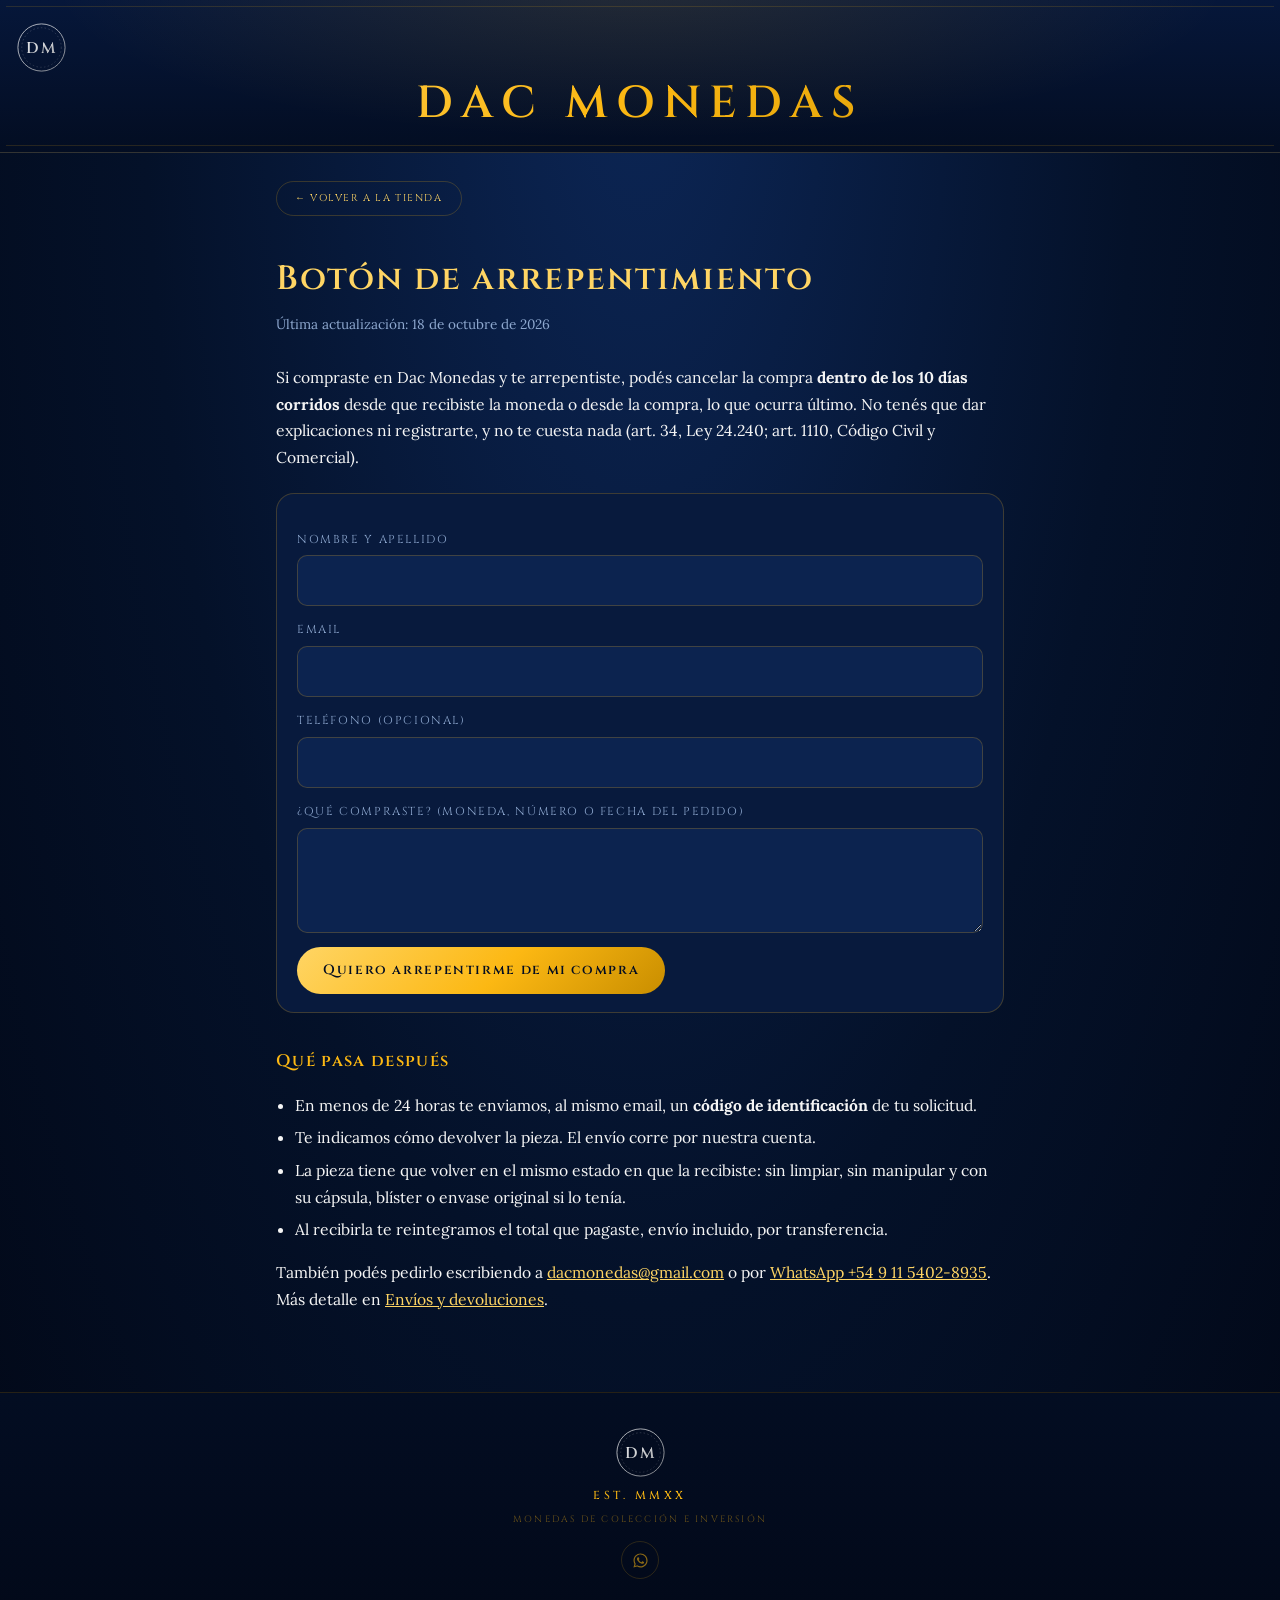
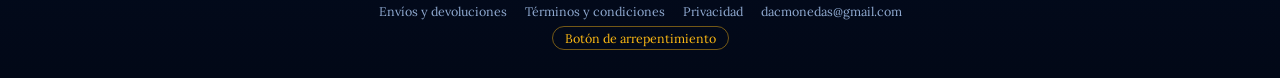
==== arrepentimiento.html @ 061fc6b4 "Initial commit: Dac Monedas (Edición Boca Juniors Azul y Oro)" ====
<!DOCTYPE html>
<html lang="es">
<head>
  <meta charset="UTF-8" />
  <meta name="viewport" content="width=device-width, initial-scale=1.0" />
  <title>Botón de arrepentimiento | Dac Monedas</title>
  <meta name="description" content="Cancelá tu compra en Dac Monedas dentro de los 10 días corridos, sin costo y sin registrarte." />
  <link rel="canonical" href="./arrepentimiento.html" />
  <meta property="og:title" content="Botón de arrepentimiento | Dac Monedas" />
  <meta property="og:description" content="Cancelá tu compra en Dac Monedas dentro de los 10 días corridos, sin costo y sin registrarte." />
  <meta property="og:image" content="./images/og-image.png" />
  <meta property="og:url" content="./arrepentimiento.html" />
  <meta property="og:type" content="website" />
  <link rel="icon" type="image/png" href="images/og-image.png" />
  <link rel="preconnect" href="https://fonts.googleapis.com" />
  <link rel="preconnect" href="https://fonts.gstatic.com" crossorigin />
  <link rel="stylesheet" href="https://fonts.googleapis.com/css2?family=Cinzel:wght@400;500;600;700&family=Lora:wght@400&display=swap" />
  <link rel="stylesheet" href="styles.css?v=20261018a" />
</head>
<body>
  <header class="site-header site-header--compact">
    <div class="container">
      <a href="index.html" class="site-logo-link">
        <svg class="dm-monogram dm-monogram--small" viewBox="0 0 80 80" xmlns="http://www.w3.org/2000/svg" aria-hidden="true">
          <defs>
            <linearGradient id="np-gold-det" x1="0%" y1="0%" x2="100%" y2="100%">
              <stop offset="0%" stop-color="#ffd564"/>
              <stop offset="48%" stop-color="#fcb813"/>
              <stop offset="100%" stop-color="#c98e00"/>
            </linearGradient>
          </defs>
          <circle cx="40" cy="40" r="37" fill="none" stroke="url(#np-gold-det)" stroke-width="1.2"/>
          <circle cx="40" cy="40" r="31" fill="none" stroke="url(#np-gold-det)" stroke-width="0.5" stroke-dasharray="2.5 3.5" opacity="0.6"/>
          <text x="40" y="48" text-anchor="middle" fill="url(#np-gold-det)" font-family="Cinzel, Georgia, serif" font-size="24" font-weight="600" letter-spacing="3">DM</text>
        </svg>
        <h1><span class="h1-dac">Dac</span>&nbsp;<span class="h1-monedas">Monedas</span></h1>
      </a>
    </div>
  </header>

  <main class="legal-page">
    <a href="index.html" class="back-link">← Volver a la tienda</a>
    <h1>Botón de arrepentimiento</h1>
    <p class="legal-updated">Última actualización: 18 de octubre de 2026</p>

    <p>Si compraste en Dac Monedas y te arrepentiste, podés cancelar la compra <strong>dentro de los 10 días corridos</strong> desde que recibiste la moneda o desde la compra, lo que ocurra último. No tenés que dar explicaciones ni registrarte, y no te cuesta nada (art. 34, Ley 24.240; art. 1110, Código Civil y Comercial).</p>

    <div class="legal-callout">
      <form class="legal-form" action="https://formsubmit.co/dacmonedas@gmail.com" method="POST">
        <input type="hidden" name="_subject" value="BOTÓN DE ARREPENTIMIENTO — Solicitud de revocación" />
        <input type="hidden" name="_template" value="table" />
        <input type="text" name="_honey" style="display:none" tabindex="-1" autocomplete="off" aria-hidden="true" />
        <label>Nombre y apellido
          <input type="text" name="nombre" required autocomplete="name" />
        </label>
        <label>Email
          <input type="email" name="email" required autocomplete="email" />
        </label>
        <label>Teléfono (opcional)
          <input type="tel" name="telefono" autocomplete="tel" />
        </label>
        <label>¿Qué compraste? (moneda, número o fecha del pedido)
          <textarea name="compra" rows="3" required></textarea>
        </label>
        <button type="submit">Quiero arrepentirme de mi compra</button>
      </form>
    </div>

    <h2>Qué pasa después</h2>
    <ul>
      <li>En menos de 24 horas te enviamos, al mismo email, un <strong>código de identificación</strong> de tu solicitud.</li>
      <li>Te indicamos cómo devolver la pieza. El envío corre por nuestra cuenta.</li>
      <li>La pieza tiene que volver en el mismo estado en que la recibiste: sin limpiar, sin manipular y con su cápsula, blíster o envase original si lo tenía.</li>
      <li>Al recibirla te reintegramos el total que pagaste, envío incluido, por transferencia.</li>
    </ul>
    <p>También podés pedirlo escribiendo a <a href="mailto:dacmonedas@gmail.com">dacmonedas@gmail.com</a> o por <a href="https://wa.me/5491154028935" target="_blank" rel="noopener">WhatsApp +54 9 11 5402-8935</a>. Más detalle en <a href="envios-y-devoluciones.html">Envíos y devoluciones</a>.</p>

  </main>

  <footer class="site-footer" aria-label="Pie de página">
    <div class="footer-inner">
      <svg class="dm-monogram dm-monogram--small" viewBox="0 0 80 80" xmlns="http://www.w3.org/2000/svg" aria-hidden="true">
        <defs>
          <linearGradient id="np-gold-det-footer" x1="0%" y1="0%" x2="100%" y2="100%">
            <stop offset="0%" stop-color="#ffd564"/>
            <stop offset="48%" stop-color="#fcb813"/>
            <stop offset="100%" stop-color="#c98e00"/>
          </linearGradient>
        </defs>
        <circle cx="40" cy="40" r="37" fill="none" stroke="url(#np-gold-det-footer)" stroke-width="1.2"/>
        <circle cx="40" cy="40" r="31" fill="none" stroke="url(#np-gold-det-footer)" stroke-width="0.5" stroke-dasharray="2.5 3.5" opacity="0.6"/>
        <text x="40" y="48" text-anchor="middle" fill="url(#np-gold-det-footer)" font-family="Cinzel, Georgia, serif" font-size="24" font-weight="600" letter-spacing="3">DM</text>
      </svg>
      <p class="footer-est">Est. MMXX</p>
      <p class="footer-tagline">Monedas de Colección e Inversión</p>

      <div class="social-row social-row--footer">
        <a class="social-btn" href="https://wa.me/5491154028935" target="_blank" rel="noopener" aria-label="WhatsApp">
          <svg viewBox="0 0 24 24" fill="currentColor" aria-hidden="true">
            <path d="M12.04 2C6.58 2 2.13 6.45 2.13 11.91c0 1.75.46 3.45 1.32 4.95L2 22l5.25-1.38a9.86 9.86 0 004.79 1.22h.01c5.46 0 9.91-4.45 9.91-9.91C21.96 6.45 17.5 2 12.04 2zm0 18.15h-.01a8.2 8.2 0 01-4.18-1.15l-.3-.18-3.11.82.83-3.04-.2-.31a8.19 8.19 0 01-1.26-4.38c0-4.54 3.7-8.23 8.24-8.23a8.2 8.2 0 018.23 8.24c0 4.54-3.7 8.23-8.24 8.23zm4.52-6.16c-.25-.12-1.47-.72-1.69-.81-.23-.08-.39-.12-.56.13-.16.24-.64.8-.79.97-.14.16-.29.18-.54.06-.25-.12-1.05-.39-1.99-1.23-.74-.66-1.23-1.47-1.38-1.72-.14-.25-.01-.38.11-.5.11-.11.25-.29.37-.43.13-.15.17-.25.25-.41.08-.17.04-.31-.02-.43-.06-.12-.56-1.34-.76-1.84-.2-.48-.4-.42-.56-.43h-.47c-.17 0-.43.06-.66.31-.23.25-.86.85-.86 2.07 0 1.22.89 2.4 1.01 2.56.12.17 1.74 2.66 4.22 3.73.59.25 1.05.4 1.41.52.59.19 1.13.16 1.56.1.47-.07 1.47-.6 1.68-1.18.21-.58.21-1.07.14-1.18-.06-.11-.22-.17-.47-.29z"/>
          </svg>
        </a>

      </div>
      <nav class="footer-legal" aria-label="Información para compradores">
        <a href="envios-y-devoluciones.html">Envíos y devoluciones</a>
        <a href="terminos.html">Términos y condiciones</a>
        <a href="privacidad.html">Privacidad</a>
        <a href="mailto:dacmonedas@gmail.com">dacmonedas@gmail.com</a>
        <a href="arrepentimiento.html" class="footer-legal__arrepentimiento">Botón de arrepentimiento</a>
      </nav>
    </div>
  </footer>
</body>
</html>
---- styles.css ----
/* ═════════════════════════════════════════════════════════════════════════════
   Dac Monedas — Hoja de estilos (Edición Boca Juniors Azul y Oro).

   Las fuentes se piden desde el <head> de index.html y detalle.html, NO con un
   @import acá: un @import no se descubre hasta que este archivo bajó y se
   parseó, así que encadenaba HTML → styles.css → CSS de Google → .woff2.

   DÓNDE ESTÁ CADA COSA (buscá el texto entre comillas):

     Base y variables ......... ":root"
     Halo del puntero ......... "Halo dorado"
     Cabecera alta ............ "Site header"
     Cartel corredizo ......... "Ticker"
     Barra de categorías ...... "Category bar"
     Sub-filtros .............. "Sub-filter bar"
     Buscador y orden ......... "Search"
     Intro de Insumos ......... "Intro de Insumos"
     Tarjeta de moneda ........ "Coin card"
     Grilla ................... "Coins grid"
     Ficha de detalle ......... "Detail page"
     Variantes ................ "Variants"
     Portada .................. "Landing"
     Cabecera fija del catálogo "Cabecera fija"
     Transición entre vistas .. "Transición entre portada y catálogo"

   BREAKPOINTS. No están agrupados a propósito: cada bloque vive junto al
   componente que corrige, y moverlos cambiaría el orden de la cascada entre
   reglas de igual especificidad. Los anchos en uso son 640px (teléfono),
   980px (tablet) y 981px+ (escritorio), más `hover:hover and pointer:fine`
   para lo que solo tiene sentido con mouse y `prefers-reduced-motion`.
   ═════════════════════════════════════════════════════════════════════════════ */

* {
  box-sizing: border-box;
}

/* Varios controles usan display:flex, que le gana al atributo `hidden`.
   Los contadores y el botón "Ingresos" dependen de que hidden funcione. */
[hidden] {
  display: none !important;
}

:root {
  color-scheme: dark;
  --bg: #030d22;
  --bg-card: #081a3d;
  --bg-card-alt: #0c234f;
  --text: #f5f5f5;
  --muted: #8ea8cf;
  --border: rgba(var(--accent-rgb), 0.22);
  --accent: #fcb813;
  /* Los mismos componentes del dorado, sueltos, para poder escribir
     rgba(var(--accent-rgb), .18) donde antes había 111 rgba(var(--accent-rgb),…)
     literales con alfas distintos. */
  --accent-rgb: 252, 184, 19;
  --accent-light: #ffd564;
  --accent-dark: #c98e00;
  --success: #25d366;
  --success-dark: #1faa52;
  --shadow: 0 18px 42px rgba(0, 0, 0, 0.65);
  --radius: 18px;
  --container: 1280px;
}

html {
  scroll-behavior: smooth;
  scrollbar-width: thin;
  scrollbar-color: rgba(var(--accent-rgb), 0.35) #020817;
  overflow-x: clip;
}

/* ─── Halo dorado que sigue al puntero (ver glow.js) ──────────────────────────
   Va en z-index -1: se pinta sobre el fondo de la página pero por debajo de
   las tarjetas y las fotos, así que ilumina sin lavar el contenido. Arranca
   fuera de pantalla y solo aparece cuando el mouse se mueve.

   Todo el bloque vive dentro del media query de puntero fino: en un teléfono
   glow.js ni siquiera se engancha, pero el `will-change` igual promovía una
   capa de compositor de 640×640 que no se usaba nunca. */
@media (hover: hover) and (pointer: fine) {
  body::before {
    content: "";
    position: fixed;
    top: 0;
    left: 0;
    width: 640px;
    height: 640px;
    /* El halo se centra en el puntero: la caja se corre media medida hacia
       arriba y hacia la izquierda. */
    margin: -320px 0 0 -320px;
    z-index: -1;
    pointer-events: none;
    opacity: 0;
    /* Mover con transform en vez de recalcular el degradado: así el navegador
       compone en GPU y no repinta la grilla del catálogo en cada frame. */
    transform: translate3d(var(--glow-x, -9999px), var(--glow-y, -9999px), 0);
    will-change: transform, opacity;
    transition: opacity 0.6s ease;
    background: radial-gradient(
      circle closest-side,
      rgba(var(--accent-rgb), 0.1) 0%,
      rgba(var(--accent-rgb), 0.04) 40%,
      transparent 70%
    );
  }

  body.has-glow::before {
    opacity: 1;
  }
}

body {
  margin: 0;
  font-family: "Cinzel", "Georgia", "Times New Roman", serif;
  color: var(--text);
  background: radial-gradient(ellipse at 50% 0%, #0c2656 0%, #041129 55%, #020817 100%);
  -webkit-overflow-scrolling: touch;
}

::-webkit-scrollbar { width: 6px; }
::-webkit-scrollbar-track { background: #020817; }
::-webkit-scrollbar-thumb { background: rgba(var(--accent-rgb), 0.35); border-radius: 3px; }
::-webkit-scrollbar-thumb:hover { background: rgba(var(--accent-rgb), 0.55); }

.container {
  width: min(calc(100% - 32px), var(--container));
  margin: 0 auto;
}

/* Global transitions */
a,
button,
input,
.coin-card,
.coin-image,
.coin-title,
.coin-meta,
.coin-grade-badge,
.coin-price,
.detail-main-image-wrap,
.detail-main-image,
.detail-thumb,
.detail-whatsapp,
.back-link,
.cat-btn,
.sub-filter-btn,
.card-arrow,
.card-dot,
.search-clear,
.sort-btn {
  transition:
    transform 0.22s ease,
    opacity 0.22s ease,
    border-color 0.22s ease,
    box-shadow 0.22s ease,
    background 0.22s ease,
    color 0.22s ease,
    filter 0.22s ease;
}

/* ─── Header ─────────────────────────────────────────────────────────────── */

.site-header {
  position: relative;
  background: linear-gradient(180deg, #06173a 0%, #030d22 100%);
  border-bottom: 1px solid rgba(var(--accent-rgb), 0.18);
  padding: 55px 0 36px;
  text-align: center;
  overflow: hidden;
}

.site-header::before {
  content: "";
  position: absolute;
  inset: 0;
  background: radial-gradient(ellipse at 50% -10%, rgba(var(--accent-rgb), 0.12) 0%, transparent 65%);
  pointer-events: none;
}

.site-header::after {
  content: "";
  position: absolute;
  top: 10px; left: 10px; right: 10px; bottom: 10px;
  border-top: 1px solid rgba(var(--accent-rgb), 0.14);
  border-bottom: 1px solid rgba(var(--accent-rgb), 0.14);
  pointer-events: none;
}

.site-header .container {
  position: relative;
  z-index: 1;
}

.site-logo-link,
.site-logo-link:visited,
.site-logo-link:hover,
.site-logo-link:active,
.site-logo-link:focus {
  display: block;
  text-decoration: none;
  color: inherit;
  outline: none;
}

.site-header h1 {
  margin: 0 0 18px;
  font-size: clamp(2.97rem, 6.6vw, 5.72rem);
  letter-spacing: 0.2em;
  font-weight: 600;
  text-transform: uppercase;
  font-family: "Cinzel", serif;
  background: linear-gradient(135deg, #ffd564 0%, #fcb813 48%, #c98e00 100%);
  -webkit-background-clip: text;
  -webkit-text-fill-color: transparent;
  background-clip: text;
}

.subtitle {
  margin: 0;
  color: rgba(239, 217, 162, 0.75);
  font-size: 0.78rem;
  letter-spacing: 0.36em;
  text-transform: uppercase;
  font-family: "Cinzel", serif;
  font-weight: 400;
  font-style: italic;
}

/* ─── Ticker banner ──────────────────────────────────────────────────────── */

.ticker-bar {
  background: #00163b;
  overflow: hidden;
  white-space: nowrap;
  border-top: 1px solid rgba(var(--accent-rgb), 0.25);
  border-bottom: 2px solid var(--accent);
  padding: 9px 0;
  position: relative;
}

.ticker-track {
  display: inline-flex;
  will-change: transform;
  animation: ticker-scroll 12.6s linear infinite;
}

.ticker-text {
  display: inline-block;
  padding-right: 80px;
  font-family: "Cinzel", serif;
  font-size: 0.72rem;
  font-weight: 500;
  color: var(--accent);
  letter-spacing: 0.2em;
  text-transform: uppercase;
  text-shadow:
    0 0 8px rgba(var(--accent-rgb), 0.5),
    0 0 22px rgba(var(--accent-rgb), 0.25);
}

@keyframes ticker-scroll {
  0%   { transform: translateX(0); }
  100% { transform: translateX(-50%); }
}

/* ─── Category bar: full-width strip ─────────────────────────────────────── */

.category-bar {
  background: rgba(10, 10, 10, 0.95);
  border-bottom: 1px solid rgba(var(--accent-rgb), 0.12);
}

.category-nav {
  display: flex;
  gap: 14px;
  padding: 14px 0;
  align-items: stretch;
}

.cat-btn {
  flex: 1;
  min-width: 0;
  border: 1px solid rgba(var(--accent-rgb), 0.25);
  border-radius: 999px;
  padding: 10px 10px;
  background: rgba(var(--accent-rgb), 0.04);
  color: rgba(var(--accent-rgb), 0.65);
  font-family: "Cinzel", serif;
  font-size: 0.66rem;
  font-weight: 500;
  letter-spacing: 0.1em;
  text-transform: uppercase;
  cursor: pointer;
  line-height: 1.25;
  text-align: center;
  display: flex;
  align-items: center;
  justify-content: center;
}

.cat-btn:hover {
  border-color: rgba(var(--accent-rgb), 0.55);
  color: var(--accent-light);
  background: rgba(var(--accent-rgb), 0.08);
  transform: translateY(-1px);
  box-shadow: 0 4px 16px rgba(var(--accent-rgb), 0.1);
}

.cat-btn.is-active {
  position: relative;
  border-color: var(--accent);
  background: linear-gradient(135deg, #ffd564 0%, #fcb813 50%, #c98e00 100%);
  color: #020d24;
  font-weight: 700;
  box-shadow:
    0 0 20px rgba(var(--accent-rgb), 0.2),
    inset 0 1px 0 rgba(255, 255, 255, 0.2);
}

/* El aro que late: el dorado solo dice "estás en esta categoría"; el latido
   dice además "tocá acá de nuevo para sacarla", que es el único modo de quitar
   el filtro. La forma está definida una sola vez, más abajo, junto al chip de
   "Ingresos semanales" de la portada: es literalmente el mismo aro. */

.cat-btn.is-active:hover {
  transform: none;
  filter: brightness(1.06);
}

/* ─── Sub-filter bar (contextual dropdown) ───────────────────────────────── */

.sub-filter-bar {
  overflow: hidden;
  max-height: 0;
  opacity: 0;
  border-top: 1px solid transparent;
  transition:
    max-height 0.38s cubic-bezier(0.4, 0, 0.2, 1),
    opacity 0.3s ease,
    border-top-color 0.38s ease;
}

.sub-filter-bar.is-open {
  max-height: 100px;
  opacity: 1;
  border-top-color: rgba(var(--accent-rgb), 0.08);
}

.sub-filter-list {
  display: flex;
  gap: 8px;
  padding: 11px 0 13px;
  flex-wrap: nowrap;
  overflow-x: auto;
  scrollbar-width: none;
  -ms-overflow-style: none;
}

.sub-filter-list::-webkit-scrollbar {
  display: none;
}

.sub-filter-btn {
  flex-shrink: 0;
  padding: 5px 18px;
  border: 1px solid rgba(var(--accent-rgb), 0.22);
  border-radius: 999px;
  background: transparent;
  color: rgba(239, 217, 162, 0.6);
  font-family: "Cinzel", serif;
  font-size: 0.66rem;
  font-weight: 500;
  letter-spacing: 0.1em;
  cursor: pointer;
  white-space: nowrap;
  line-height: 1.4;
}

.sub-filter-btn:hover {
  border-color: rgba(var(--accent-rgb), 0.55);
  color: var(--accent-light);
  transform: translateY(-1px);
  box-shadow: 0 4px 12px rgba(var(--accent-rgb), 0.08);
  background: rgba(var(--accent-rgb), 0.06);
}

.sub-filter-btn.is-active {
  border-color: var(--accent);
  background: linear-gradient(135deg, rgba(239, 217, 162, 0.18), rgba(var(--accent-rgb), 0.1));
  color: var(--accent-light);
  box-shadow:
    0 0 14px rgba(var(--accent-rgb), 0.12),
    inset 0 1px 0 rgba(var(--accent-rgb), 0.15);
}

/* ─── Sub-filter: "Pureza de la plata" static label ─────────────────────── */

.sub-filter-purity-label {
  display: flex;
  align-items: center;
  flex-shrink: 0;
  padding: 0 14px 0 2px;
  margin-right: 4px;
  border-right: 1px solid rgba(var(--accent-rgb), 0.25);
  font-family: "Cinzel", serif;
  font-size: 0.6rem;
  font-weight: 700;
  letter-spacing: 0.16em;
  text-transform: uppercase;
  color: var(--accent);
  white-space: nowrap;
  pointer-events: none;
  user-select: none;
}

/* Marca invisible en el borde de arriba de la grilla: es lo que observa
   initHeaderMuteObserver(). El margen negativo anula su propio alto para que no
   corra ni un pixel del contenido. */
.grid-sentinel {
  height: 1px;
  margin-bottom: -1px;
  pointer-events: none;
}

/* ─── Centered search bar ────────────────────────────────────────────────── */

.search-outer {
  display: flex;
  flex-direction: row;
  align-items: center;
  padding: 22px 24px 14px;
  gap: 12px;
}

.search-wrap {
  position: relative;
  flex: 2 1 0%;
  min-width: 0;
  display: flex;
  align-items: center;
}

.search-icon {
  position: absolute;
  left: 18px;
  width: 15px;
  height: 15px;
  color: rgba(178, 163, 141, 0.45);
  pointer-events: none;
  flex-shrink: 0;
  z-index: 1;
}

#searchInput {
  width: 100%;
  padding: 13px 44px 13px 42px;
  background: rgba(18, 18, 18, 0.98);
  border: 1px solid rgba(var(--accent-rgb), 0.22);
  border-radius: 999px;
  color: var(--accent-light);
  font-family: "Cinzel", serif;
  font-size: 0.78rem;
  letter-spacing: 0.08em;
  box-shadow: inset 0 1px 0 rgba(255, 255, 255, 0.02);
  appearance: none;
}

#searchInput::placeholder {
  color: rgba(var(--accent-rgb), 0.35);
  font-family: "Cinzel", serif;
  letter-spacing: 0.08em;
}

#searchInput:hover {
  border-color: rgba(var(--accent-rgb), 0.4);
}

#searchInput:focus {
  outline: none;
  border-color: rgba(var(--accent-rgb), 0.6);
  background: rgba(22, 22, 22, 0.99);
  box-shadow:
    0 0 0 3px rgba(var(--accent-rgb), 0.08),
    inset 0 1px 0 rgba(255, 255, 255, 0.03);
}

.search-clear {
  position: absolute;
  right: 14px;
  top: 50%;
  transform: translateY(-50%);
  background: none;
  border: none;
  color: rgba(178, 163, 141, 0.45);
  cursor: pointer;
  padding: 5px;
  display: flex;
  align-items: center;
  justify-content: center;
  opacity: 0;
  pointer-events: none;
  border-radius: 50%;
}

.search-clear.is-visible {
  opacity: 1;
  pointer-events: auto;
}

.search-clear:hover {
  color: var(--accent);
  background: rgba(201, 162, 85, 0.08);
  transform: translateY(-50%) scale(1.1);
}

.search-clear svg {
  width: 14px;
  height: 14px;
  display: block;
}

/* ─── Orden: botón + desplegable ─────────────────────────────────────────────
   Ocupa el hueco que tenía "Limpiar filtros" y hereda su misma forma y ritmo,
   así la barra de búsqueda no se mueve ni un pixel. */

.sort-wrap {
  position: relative;
  flex: 1 0 0%;
  min-width: 0;
}

.sort-btn {
  width: 100%;
  background: transparent;
  border: 1px solid var(--accent);
  border-radius: 999px;
  color: var(--accent);
  cursor: pointer;
  font-family: "Cinzel", serif;
  font-size: 0.6rem;
  font-weight: 600;
  letter-spacing: 0.14em;
  text-transform: uppercase;
  padding: 13px 10px;
  display: flex;
  align-items: center;
  justify-content: center;
  gap: 0.5rem;
  white-space: nowrap;
}

.sort-btn:hover,
.sort-btn[aria-expanded="true"] {
  background: var(--accent);
  color: #020d24;
}

.sort-btn__caret {
  width: 10px;
  height: 10px;
  flex: 0 0 auto;
  color: currentColor;
  transition: transform 0.2s ease;
}

.sort-btn[aria-expanded="true"] .sort-btn__caret {
  transform: rotate(180deg);
}

/* El panel. Mismo fondo que el buscador y mismo borde que el resto de la
   página: no hay ningún color nuevo acá. */
.sort-menu {
  position: absolute;
  top: calc(100% + 8px);
  right: 0;
  min-width: 230px;
  max-width: calc(100vw - 32px);
  padding: 6px;
  background: rgba(18, 18, 18, 0.98);
  -webkit-backdrop-filter: blur(10px);
  backdrop-filter: blur(10px);
  border: 1px solid var(--border);
  border-radius: 14px;
  box-shadow: var(--shadow);
  z-index: 50; /* sobre las tarjetas (10), debajo de la barra fija (100) */

  /* Se anima con visibility y no con [hidden]: así la transición corre también
     al cerrar. El delay de visibility espera a que termine el fundido. */
  opacity: 0;
  visibility: hidden;
  transform: translateY(-6px) scale(0.98);
  transform-origin: top right;
  transition:
    opacity 0.14s ease,
    transform 0.16s ease,
    visibility 0s linear 0.16s;
}

.sort-menu.is-open {
  opacity: 1;
  visibility: visible;
  transform: none;
  transition:
    opacity 0.18s ease,
    transform 0.22s cubic-bezier(0.16, 1, 0.3, 1),
    visibility 0s;
}

.sort-option {
  position: relative;
  width: 100%;
  display: flex;
  align-items: center;
  justify-content: space-between;
  gap: 1rem;
  padding: 10px 12px;
  border: 0;
  border-radius: 10px;
  background: transparent;
  color: rgba(239, 217, 162, 0.6);
  font-family: "Cinzel", serif;
  font-size: 0.66rem;
  font-weight: 500;
  letter-spacing: 0.1em;
  text-transform: uppercase;
  text-align: left;
  cursor: pointer;
  white-space: nowrap;
  transition: background 0.2s ease, color 0.2s ease;
}

/* Filete de separación entre criterios, no después del último. Va en un
   pseudo-elemento y no en un border-bottom: así cada fila conserva sus cuatro
   esquinas redondeadas y el relleno de la fila activa no queda cortado. */
.sort-option:not(:last-child)::after {
  content: "";
  position: absolute;
  left: 12px;
  right: 12px;
  bottom: 0;
  height: 1px;
  background: rgba(var(--accent-rgb), 0.1);
  pointer-events: none;
}

.sort-option:hover,
.sort-option:focus-visible {
  background: rgba(var(--accent-rgb), 0.08);
  color: var(--accent-light);
  outline: none;
}

/* Mismo relleno que un sub-filtro activo: el catálogo ya habla así. */
.sort-option.is-active {
  background: linear-gradient(135deg, rgba(239, 217, 162, 0.18), rgba(var(--accent-rgb), 0.1));
  color: var(--accent-light);
}

/* El SVG dibuja la flecha hacia arriba (decreciente). El sentido creciente la
   gira 180°, que es como el usuario lee la lista: v = de menor a mayor. */
.sort-option__arrow {
  width: 12px;
  height: 12px;
  flex: 0 0 auto;
  color: var(--accent);
  transition: transform 0.22s ease;
}

.sort-option.is-asc .sort-option__arrow {
  transform: rotate(180deg);
}

/* Las tres filas entran escalonadas al abrir; al cerrar se van junto al panel
   (sin delay), para que no quede una escalera a la inversa. */
.sort-menu .sort-option {
  opacity: 0;
  transform: translateY(-4px);
}

.sort-menu.is-open .sort-option {
  opacity: 1;
  transform: none;
  transition:
    opacity 0.22s ease,
    transform 0.26s cubic-bezier(0.16, 1, 0.3, 1),
    background 0.2s ease,
    color 0.2s ease;
}

.sort-menu.is-open .sort-option:nth-child(2) {
  transition-delay: 45ms, 45ms, 0s, 0s;
}

.sort-menu.is-open .sort-option:nth-child(3) {
  transition-delay: 90ms, 90ms, 0s, 0s;
}

/* ─── Base input/button reset ────────────────────────────────────────────── */

input,
button {
  font: inherit;
}

button::-moz-focus-inner,
input::-moz-focus-inner {
  border: 0;
  padding: 0;
}

/* ─── Results bar ────────────────────────────────────────────────────────── */

.results-bar {
  display: none;
}

#resultsCount {
  margin: 0;
  color: rgba(var(--accent-rgb), 0.48);
  font-family: "Cinzel", serif;
  font-size: 0.62rem;
  letter-spacing: 0.16em;
  text-transform: uppercase;
}

/* ─── Intro de Insumos ───────────────────────────────────────────────────────
   La única prosa del catálogo. Va a sangre —fuera del .container— y en Allura,
   una cursiva manuscrita de trazo fino: se lee como una frase escrita a mano de
   la casa y no como una etiqueta más de la interfaz. Solo aparece con la
   categoría Insumos activa; la enciende y apaga syncInsumosIntro() en script.js.

   El cuerpo se mide en vw, no en rem, para que la frase llene el ancho de la
   pantalla en cualquier medida. La pendiente cambia en el breakpoint de 640px
   porque el texto pasa de dos renglones a cuatro: con un solo clamp, o queda
   ilegible en teléfono o desborda en escritorio.
   ───────────────────────────────────────────────────────────────────────────── */

.insumos-intro {
  padding: clamp(2.6rem, 5vw, 4.5rem) clamp(20px, 3.2vw, 60px);
  animation: view-in 520ms cubic-bezier(0.22, 0.61, 0.36, 1) both;
}

/* Redundante con el `[hidden] { display: none }` del navegador, pero explícito:
   basta con darle un `display` a .insumos-intro para que aquél deje de valer, y
   la sección quedaría visible en todas las categorías. */
.insumos-intro[hidden] {
  display: none;
}

.insumos-intro__text {
  margin: 0;
  font-family: "Allura", "Snell Roundhand", "Apple Chancery", cursive;
  font-weight: 400;
  font-size: clamp(1.75rem, 5vw, 4.35rem);
  line-height: 1.32;
  /* Allura es una cursiva ligada: cualquier letter-spacing positivo abre las
     uniones entre letras y la frase deja de parecer escrita de un trazo. El
     resto del sitio va con tracking abierto, acá va en cero a propósito. */
  letter-spacing: 0;
  /* Sin `text-wrap: balance` a propósito: emparejar los renglones los acorta,
     que es exactamente lo contrario de llenar el ancho de la pantalla. */
  text-align: center;
  color: rgba(239, 217, 162, 0.8);
}

@media (max-width: 640px) {
  .insumos-intro {
    padding: 2.2rem 16px 1.9rem;
  }

  .insumos-intro__text {
    font-size: 9.2vw;
    line-height: 1.3;
  }
}

/* ─── Coins grid ─────────────────────────────────────────────────────────── */

.coins-grid {
  display: grid;
  grid-template-columns: repeat(5, minmax(0, 1fr));
  gap: 22px;
  padding-bottom: 50px;
  position: relative;
  z-index: 1;
}

/* ─── Coin card ──────────────────────────────────────────────────────────── */

.coin-card {
  position: relative;
  z-index: 1;
  background: linear-gradient(180deg, #0b214a 0%, #081c44 100%);
  border: 1px solid rgba(var(--accent-rgb), 0.15);
  border-radius: 18px;
  overflow: hidden;
  box-shadow: var(--shadow);
  display: flex;
  flex-direction: column;
  cursor: pointer;
  /* Saltea layout/paint de las tarjetas fuera del viewport → scroll más fluido
     con cientos de monedas. El navegador recuerda el tamaño real tras el primer
     render; 340px es solo la estimación inicial para no romper la barra de scroll. */
  content-visibility: auto;
  contain-intrinsic-size: auto 340px;
}

/* will-change promueve cada tarjeta a su propia capa del compositor. Ya estaba
   limitado a punteros finos (en un celular no hay hover que animar), pero en
   escritorio seguían siendo ~450 capas simultáneas. Se reserva para la tarjeta
   que el puntero está tocando, que es la única que anima el translateY. */
@media (hover: hover) and (pointer: fine) {
  .coin-card:hover {
    will-change: transform;
  }
}

.coin-card::after {
  content: "";
  position: absolute;
  inset: 0;
  border-radius: inherit;
  pointer-events: none;
  box-shadow: inset 0 0 0 1px rgba(201, 162, 85, 0);
  transition: box-shadow 0.22s ease;
}

@media (hover: hover) and (pointer: fine) {
  .coin-card:hover {
    transform: translateY(-6px);
    border-color: rgba(var(--accent-rgb), 0.42);
    box-shadow:
      0 24px 50px rgba(0, 0, 0, 0.7),
      0 0 28px rgba(var(--accent-rgb), 0.08);
  }
}

.coin-card:hover::after {
  box-shadow: inset 0 0 0 1px rgba(var(--accent-rgb), 0.12);
}

/* ─── Coin image wrap ────────────────────────────────────────────────────── */

.coin-image-wrap {
  position: relative;
  aspect-ratio: 1 / 1;
  background: #06173a;
  display: flex;
  align-items: center;
  justify-content: center;
  overflow: hidden;
  border-bottom: 1px solid rgba(var(--accent-rgb), 0.1);
}

/* Moneda publicada todavía sin fotos: hueco discreto en vez del ícono de
   imagen rota del navegador. Mantiene el mismo alto que cualquier otra
   tarjeta, así la grilla no se desalinea. */
.coin-image-wrap.is-photoless::after {
  content: "Sin foto";
  color: rgba(var(--accent-rgb), 0.25);
  font-family: "Cinzel", serif;
  font-size: 0.6rem;
  letter-spacing: 0.18em;
  text-transform: uppercase;
}

.coin-image {
  width: 100%;
  height: 100%;
  object-fit: contain;
  background: #06173a;
  display: block;
}

.coin-card:hover .coin-image {
  transform: scale(1.025);
  filter: brightness(1.03);
}

/* ─── Carousel arrows ────────────────────────────────────────────────────── */

.card-arrow {
  position: absolute;
  top: 50%;
  transform: translateY(-50%);
  z-index: 4;
  width: 30px;
  height: 30px;
  padding: 0;
  border: 1px solid rgba(var(--accent-rgb), 0.38);
  border-radius: 50%;
  background: rgba(10, 10, 10, 0.78);
  backdrop-filter: blur(6px);
  -webkit-backdrop-filter: blur(6px);
  color: var(--accent);
  cursor: pointer;
  display: flex;
  align-items: center;
  justify-content: center;
  opacity: 0;
  pointer-events: none;
}

.card-arrow svg {
  width: 14px;
  height: 14px;
  flex-shrink: 0;
}

.card-arrow--prev { left: 7px; }
.card-arrow--next { right: 7px; }

.coin-card:hover .card-arrow {
  opacity: 1;
  pointer-events: auto;
}

.card-arrow:hover {
  background: rgba(var(--accent-rgb), 0.88);
  border-color: var(--accent);
  color: #020d24;
  transform: translateY(-50%) scale(1.1);
}

/* ─── Carousel dots ──────────────────────────────────────────────────────── */

.card-dots {
  position: absolute;
  bottom: 7px;
  left: 50%;
  transform: translateX(-50%);
  display: flex;
  gap: 5px;
  z-index: 4;
  opacity: 0;
  pointer-events: none;
}

.coin-card:hover .card-dots { opacity: 1; }

.card-dot {
  width: 5px;
  height: 5px;
  border-radius: 50%;
  background: rgba(255, 255, 255, 0.35);
}

.card-dot.is-active {
  background: var(--accent);
  transform: scale(1.3);
}

/* ─── Coin content ───────────────────────────────────────────────────────── */

.coin-content {
  padding: 18px 18px 16px;
  display: flex;
  flex-direction: column;
  gap: 10px;
}

.coin-top {
  display: flex;
  flex-direction: column;
  align-items: center;
  gap: 2px;
  width: 100%;
  min-width: 0;
}

.coin-year-tag {
  display: none;
}

.coin-title {
  margin: 0;
  width: 100%;
  text-align: center;
  font-size: 1.22rem;
  line-height: 1.15;
  color: var(--text);
  font-weight: 600;
  font-family: "Cinzel", serif;
  letter-spacing: 0.05em;
}

.coin-card:hover .coin-title {
  color: var(--accent-light);
  transform: translateY(-1px);
}

/* Texto extra del título (calificativos como "FALSA", "cuproníquel",
   "(Descentrada)") — en el dorado de acentos ya existente. */
.coin-title-extra,
.detail-title .coin-title-extra {
  color: var(--accent);
}

.coin-meta {
  margin: 0;
  color: var(--muted);
  line-height: 1.55;
  font-size: 0.95rem;
}

.coin-meta {
  text-align: center;
  font-family: "Cinzel", serif;
  font-weight: 400;
  font-size: 0.82rem;
  letter-spacing: 0.07em;
  min-width: 0;
}

.coin-card:hover .coin-meta {
  color: #c9b89e;
}

.coin-badge-row {
  display: flex;
  align-items: center;
  justify-content: flex-start;
  min-width: max-content;
  margin: 0;
}

.coin-grade-badge {
  display: inline-flex;
  align-items: center;
  justify-content: center;
  min-width: 44px;
  padding: 5px 12px;
  border-radius: 999px;
  border: 1px solid rgba(var(--accent-rgb), 0.3);
  background: linear-gradient(180deg, rgba(var(--accent-rgb), 0.1) 0%, rgba(var(--accent-rgb), 0.04) 100%);
  color: var(--accent);
  font-family: "Cinzel", serif;
  font-size: 0.56rem;
  font-weight: 700;
  letter-spacing: 0.12em;
  text-transform: uppercase;
  white-space: nowrap;
}


.coin-card:hover .coin-grade-badge {
  transform: scale(1.05);
  border-color: rgba(var(--accent-rgb), 0.5);
  box-shadow:
    0 8px 18px rgba(0, 0, 0, 0.3),
    0 0 12px rgba(var(--accent-rgb), 0.1);
}

.coin-footer {
  display: flex;
  justify-content: space-between;
  align-items: center;
  gap: 8px;
}

.coin-card.is-group .coin-footer {
  justify-content: center;
}

.coin-card.is-group .coin-badge-row {
  width: 100%;
  display: flex;
  justify-content: center;
}

.coin-price {
  display: block;
  font-size: 1.2rem;
  font-weight: 600;
  font-family: "Cinzel", serif;
  letter-spacing: 0.04em;
}

/* El degradado sobre el texto se aplica solo cuando la pieza está a la venta.
   Antes iba en la regla base y el estado "vendida" tenía que deshacerlo con
   cinco !important; excluyéndolo acá no hace falta ninguno. */
.coin-price:not(.is-sold-price) {
  background: linear-gradient(135deg, #ffd564 0%, #fcb813 55%, #c98e00 100%);
  -webkit-background-clip: text;
  -webkit-text-fill-color: transparent;
  background-clip: text;
}

.coin-card:hover .coin-price {
  transform: scale(1.02);
  filter: brightness(1.08);
}

.price-original {
  display: block;
  text-decoration: line-through;
  text-decoration-color: #c0392b;
  font-size: 0.85em;
  color: #c0392b;
  margin-bottom: 2px;
}

.price-current {
  display: block;
}

/* ─── "Nuevo" badge ──────────────────────────────────────────────────────── */
/* Píldora dorada en la esquina superior izquierda de la foto. Aparece durante
   los primeros días desde publishedAt (ver NEW_BADGE_DAYS en script.js). */

.new-badge {
  position: absolute;
  top: 10px;
  left: 10px;
  z-index: 6; /* sobre las flechas del carrusel (4), debajo del ribbon (10) */
  padding: 3px 9px;
  border-radius: 999px;
  background: linear-gradient(180deg, #d9bd7e 0%, #c9a227 100%);
  color: #14100a;
  font-family: "Cinzel", serif;
  font-size: 0.5rem;
  font-weight: 700;
  letter-spacing: 0.14em;
  text-transform: uppercase;
  line-height: 1;
  border: 1px solid rgba(255, 255, 255, 0.18);
  box-shadow: 0 2px 8px rgba(0, 0, 0, 0.45);
  pointer-events: none;
  user-select: none;
}

/* ─── Sold state ─────────────────────────────────────────────────────────── */

.coin-card.is-sold {
  filter: grayscale(88%) brightness(0.82);
  border-color: rgba(120, 100, 80, 0.15);
  cursor: default;
}

.coin-card.is-sold:hover {
  transform: none;
  border-color: rgba(120, 100, 80, 0.15);
  box-shadow: var(--shadow);
}

.sold-ribbon {
  position: absolute;
  top: 22px;
  right: -40px;
  width: 158px;
  padding: 7px 0;
  background: rgba(10, 7, 3, 0.94);
  color: var(--accent);
  font-family: "Cinzel", serif;
  font-size: 0.6rem;
  font-weight: 700;
  letter-spacing: 0.30em;
  text-align: center;
  text-indent: 0.30em;
  transform: rotate(45deg);
  transform-origin: center;
  z-index: 10;
  pointer-events: none;
  border-top: 1px solid rgba(var(--accent-rgb), 0.45);
  border-bottom: 1px solid rgba(var(--accent-rgb), 0.45);
  box-shadow: 0 2px 14px rgba(0, 0, 0, 0.7);
  text-shadow: 0 1px 4px rgba(0, 0, 0, 0.6);
}

.coin-price.is-sold-price,
.detail-price.is-sold-price {
  color: var(--muted);
  letter-spacing: 0.22em;
  text-transform: uppercase;
  opacity: 0.7;
}

.coin-price.is-sold-price {
  font-size: 0.82rem;
}

/* La ficha también muestra el estado vendido. Antes no lo miraba: como cada
   moneda tiene su moneda/<id>.html público, un link viejo de WhatsApp de una
   pieza ya vendida se veía igual que una disponible, con el botón de consulta
   activo. La cinta es la misma que la de la tarjeta, y el contenedor necesita
   `position: relative` para anclarla y `overflow: hidden` para recortar la
   punta que sobresale (right: -40px). */
.detail-main-image-wrap {
  position: relative;
  overflow: hidden;
}

/* ─── Empty state ────────────────────────────────────────────────────────── */

.empty-state {
  grid-column: 1 / -1;
  background: linear-gradient(180deg, #07183d 0%, #06173a 100%);
  border: 1px dashed rgba(var(--accent-rgb), 0.18);
  border-radius: var(--radius);
  padding: 30px;
  text-align: center;
  color: rgba(var(--accent-rgb), 0.5);
  font-family: "Cinzel", serif;
  font-size: 0.78rem;
  letter-spacing: 0.12em;
}

/* ─── Detail page ────────────────────────────────────────────────────────── */

.detail-page {
  padding: 18px 0 42px;
}

.back-link {
  display: inline-flex;
  align-items: center;
  gap: 8px;
  margin-bottom: 16px;
  color: rgba(var(--accent-rgb), 0.6);
  text-decoration: none;
  font-family: "Cinzel", serif;
  font-size: 0.62rem;
  letter-spacing: 0.16em;
  text-transform: uppercase;
  border: 1px solid rgba(var(--accent-rgb), 0.2);
  border-radius: 999px;
  padding: 8px 18px;
}

.back-link:hover {
  color: var(--accent);
  border-color: rgba(var(--accent-rgb), 0.5);
  background: rgba(var(--accent-rgb), 0.06);
  transform: translateX(-2px);
}

.detail-layout {
  display: flex;
  flex-direction: column;
  gap: 28px;
}

/* ROW 2: main photo (50%) + description panel (50%), side by side */
.detail-row {
  display: flex;
  gap: 28px;
  align-items: flex-start;
}

.detail-row > .detail-gallery,
.detail-row > .detail-info {
  flex: 1 1 0;
  min-width: 0;
}

.detail-gallery {
  display: flex;
  flex-direction: column;
  gap: 14px;
}

.detail-main-image-wrap {
  display: flex;
  justify-content: center;
  transform: none;
  background: linear-gradient(180deg, #081c44 0%, #051330 100%);
  border: 1px solid rgba(var(--accent-rgb), 0.18);
  border-radius: 22px;
  padding: 6px;
  box-shadow: var(--shadow);
}

.detail-main-image-wrap:hover {
  border-color: rgba(var(--accent-rgb), 0.38);
  box-shadow:
    0 24px 48px rgba(0, 0, 0, 0.7),
    0 0 22px rgba(var(--accent-rgb), 0.07);
}

.detail-main-image {
  width: 100%;
  max-width: 100%;
  aspect-ratio: 1 / 1;
  object-fit: contain;
  display: block;
  border-radius: 12px;
  background: #051330;
  max-height: 450px;
}

.detail-main-image-wrap:hover .detail-main-image {
  transform: scale(1.01);
}

.detail-thumbs {
  display: flex;
  flex-wrap: wrap;
  gap: 10px;
  padding-left: 14px;
}

.detail-thumb {
  width: 72px;
  height: 72px;
  border-radius: 12px;
  overflow: hidden;
  border: 1px solid rgba(var(--accent-rgb), 0.2);
  background: #06173a;
  padding: 0;
  cursor: pointer;
}

.detail-thumb:hover,
.detail-thumb.is-active {
  transform: translateY(-3px) scale(1.03);
  border-color: rgba(var(--accent-rgb), 0.6);
  box-shadow:
    0 10px 18px rgba(0, 0, 0, 0.35),
    0 0 10px rgba(var(--accent-rgb), 0.08);
}

.detail-thumb img,
.detail-thumb video {
  width: 100%;
  height: 100%;
  object-fit: cover;
  display: block;
}

.detail-info {
  padding-top: 6px;
}

.detail-country {
  margin: 0 0 10px;
  color: rgba(var(--accent-rgb), 0.55);
  font-family: "Cinzel", serif;
  font-weight: 400;
  font-size: 0.68rem;
  letter-spacing: 0.3em;
  text-transform: uppercase;
  text-align: center;
}

.detail-title {
  margin: 0 0 14px;
  color: var(--text);
  font-size: clamp(1.9rem, 3.4vw, 2.8rem);
  line-height: 1.02;
  font-family: "Cinzel", serif;
  font-weight: 600;
  letter-spacing: 0.06em;
  text-align: center;
}

.detail-divider {
  width: 100%;
  height: 1px;
  background: linear-gradient(90deg, transparent, rgba(var(--accent-rgb), 0.3), transparent);
  margin: 0 0 18px;
}

.detail-specs {
  display: flex;
  flex-direction: column;
  gap: 12px;
  margin-bottom: 18px;
  align-items: center;
}

.detail-spec-row {
  display: flex;
  justify-content: center;
  align-items: baseline;
  gap: 6px 10px;
  flex-wrap: wrap;
  width: 100%;
}

.detail-spec-label {
  color: rgba(var(--accent-rgb), 0.55);
  font-family: "Cinzel", serif;
  font-size: 0.64rem;
  letter-spacing: 0.2em;
  text-transform: uppercase;
  white-space: nowrap;
}

/* La unidad de peso y diámetro va en la etiqueta, no en el valor. Se escapa del
   `uppercase` y del tracking de la etiqueta: las unidades del SI son "g" y "mm"
   en minúscula, y con 0.2em de separación "(g)" se abría demasiado. */
.detail-spec-unit {
  text-transform: none;
  letter-spacing: 0.04em;
}

.detail-spec-value {
  color: var(--text);
  font-family: "Cinzel", serif;
  font-size: 0.86rem;
  line-height: 1.35;
  white-space: nowrap;
  letter-spacing: 0.04em;
}

.detail-price {
  margin: 0 0 16px;
  color: var(--accent);
  font-size: clamp(1.7rem, 2.9vw, 2.38rem);
  line-height: 1;
  font-weight: 600;
  font-family: "Cinzel", serif;
  letter-spacing: 0.06em;
  text-align: center;
}

/* Ver el comentario de .coin-price: el degradado va solo si está a la venta. */
.detail-price:not(.is-sold-price) {
  background: linear-gradient(135deg, #ffd564 20%, #fcb813 60%, #c98e00 100%);
  -webkit-background-clip: text;
  -webkit-text-fill-color: transparent;
  background-clip: text;
}

.detail-info:hover .detail-price {
  transform: translateY(-1px);
  filter: brightness(1.08);
}

.detail-description {
  margin: 0 0 18px;
  color: rgba(245, 240, 230, 0.82);
  font-family: "Lora", Georgia, serif;
  font-size: 0.96rem;
  line-height: 1.68;
  text-align: center;
}

.detail-whatsapp {
  display: inline-flex;
  align-items: center;
  justify-content: center;
  gap: 10px;
  width: 100%;
  min-height: 52px;
  padding: 12px 20px;
  border-radius: 14px;
  text-decoration: none;
  border: none;
  background: linear-gradient(180deg, var(--success) 0%, var(--success-dark) 100%);
  color: white;
  font-family: "Cinzel", serif;
  font-size: 0.82rem;
  font-weight: 700;
  letter-spacing: 0.1em;
}

.detail-whatsapp:hover {
  transform: translateY(-2px) scale(1.01);
  filter: brightness(1.05);
  box-shadow: 0 16px 28px rgba(37, 211, 102, 0.18);
}

.detail-share {
  display: inline-flex;
  align-items: center;
  justify-content: center;
  gap: 10px;
  width: 100%;
  min-height: 48px;
  margin-top: 10px;
  padding: 12px 20px;
  border-radius: 14px;
  border: 1px solid rgba(var(--accent-rgb), 0.5);
  background: transparent;
  color: var(--gold, #fcb813);
  font-family: "Cinzel", serif;
  font-size: 0.78rem;
  font-weight: 700;
  letter-spacing: 0.1em;
  cursor: pointer;
}

.detail-share:hover {
  background: rgba(var(--accent-rgb), 0.1);
}

.detail-loading,
.detail-error {
  padding: 30px 0;
  color: rgba(var(--accent-rgb), 0.45);
  font-family: "Cinzel", serif;
  font-size: 0.8rem;
  letter-spacing: 0.14em;
  text-transform: uppercase;
}

/* ─── Sub-filter: Internacional vertical list ────────────────────────────── */

.sub-filter-bar.is-open.sub-filter-bar--vertical {
  max-height: 240px;
}

.sub-filter-list--vertical {
  flex-direction: column;
  flex-wrap: nowrap;
  max-height: 200px;
  overflow-y: auto;
  overflow-x: hidden;
  scrollbar-width: thin;
  scrollbar-color: rgba(201, 162, 85, 0.3) transparent;
}

.sub-filter-list--vertical::-webkit-scrollbar {
  width: 3px;
}

.sub-filter-list--vertical::-webkit-scrollbar-thumb {
  background: rgba(var(--accent-rgb), 0.32);
  border-radius: 2px;
}

.sub-filter-btn--vertical {
  border-radius: 8px;
  width: 100%;
  text-align: left;
  justify-content: flex-start;
}

.sub-filter-btn--row {
  display: flex;
  justify-content: space-between;
  align-items: center;
  gap: 20px;
  text-align: left;
}

.sub-filter-btn-date {
  color: var(--accent);
  font-weight: 400;
  font-family: "Cinzel", serif;
  font-size: 0.88em;
  letter-spacing: 0.08em;
  opacity: 0.8;
  flex-shrink: 0;
  white-space: nowrap;
}

/* ─── Reveal animation ───────────────────────────────────────────────────── */

.reveal {
  opacity: 0;
  transform: translateY(18px);
  transition: opacity 0.6s ease, transform 0.6s ease;
}

.reveal.is-visible {
  opacity: 1;
  transform: translateY(0);
}

/* ─── Responsive: Tablet ─────────────────────────────────────────────────── */

@media (max-width: 980px) {
  .site-header {
    padding: 44px 0 29px;
  }

  .category-nav {
    overflow-x: auto;
    overflow-y: visible;
    scrollbar-width: none;
    -ms-overflow-style: none;
    gap: 10px;
  }

  .category-nav::-webkit-scrollbar {
    display: none;
  }

  .cat-btn {
    flex: 0 0 auto;
    font-size: 0.672rem;       /* 0.88rem × 0.80 × 0.80 × 1.20 */
    white-space: nowrap;
  }

  .sub-filter-bar.is-open {
    max-height: 120px;
  }

  .coins-grid {
    grid-template-columns: repeat(3, minmax(0, 1fr));
  }

  .detail-row {
    gap: 40px;
  }

  .detail-gallery {
    margin-left: 24px;
    margin-right: 8px;
  }

  .detail-info {
    padding-top: 0;
  }

  .detail-main-image-wrap,
  .detail-thumbs {
    width: 100%;
  }
}

/* ─── Responsive: Mobile ─────────────────────────────────────────────────── */

@media (max-width: 640px) {
  /* ── Item 2: reduce vertical space del header −20% ── */
  .site-header {
    padding: 26px 0 18px;
  }

  /* ── Item 2: monograma – solo reducir margen, no el ícono ── */
  .np-monogram, .dm-monogram, .brand-monogram {
    margin-bottom: 11px;
  }

  /* ── Título en una sola línea, como en desktop ── */
  .site-header h1 {
    font-size: clamp(1.15rem, 5.6vw, 1.9rem); /* tamaño que deja entrar los 17 caracteres */
    letter-spacing: 0.06em;
    display: flex;
    flex-direction: row;
    flex-wrap: nowrap;
    justify-content: center;
    align-items: baseline;
    gap: 0;
    line-height: 1.15;
    white-space: nowrap;
    margin-bottom: 11px;
  }

  .h1-numismatica, .h1-dac, .h1-brand1,
  .h1-popper, .h1-monedas, .h1-brand2 {
    display: inline;
    font-size: 1em;
    opacity: 1;
  }

  /* Con el título ya en una sola línea, el subtítulo partido en dos desbalanceaba
     el encabezado. Entra entero. */
  .subtitle {
    letter-spacing: 0.13em;
    font-size: 0.68rem;
    white-space: nowrap;
  }

  .category-nav {
    display: grid;
    grid-template-columns: repeat(3, 1fr);
    grid-auto-rows: 3rem;
    align-items: stretch;
    overflow: visible;
    gap: 8px;
    padding: 12px 0;
  }

  .cat-btn {
    font-size: 0.770rem;       /* 0.856rem × 0.90 — 10% mobile grid reduction */
    padding: 6px 4px;
    white-space: normal;
    letter-spacing: 0.04em;
    height: 100%;
  }

  .sub-filter-btn {
    font-size: 0.968rem;       /* 0.842rem × 1.15 mobile boost */
  }

  .sub-filter-bar.is-open {
    max-height: 130px;
  }

  .search-outer {
    padding: 12px 16px 8px;
    gap: 8px;
  }

  /* En teléfono el panel se lee más grande, en línea con los sub-filtros. */
  .sort-option {
    font-size: 0.86rem;
    padding: 12px 12px;
  }

  .sort-menu {
    min-width: 210px;
  }

  .coins-grid {
    grid-template-columns: repeat(2, minmax(0, 1fr));
  }

  .coin-card.reveal,
  .results-bar.reveal {
    opacity: 1;
    transform: none;
  }

  /* ── Card: compact inline layout ── */
  .coin-content {
    padding: 8px 10px 10px;
    gap: 5px;
  }

  /* Title row: block layout forces h2 to fill 100% width without flex math */
  .coin-top {
    display: block;
    width: 100%;
  }

  .coin-title {
    display: block;
    width: 100%;
    box-sizing: border-box;
    /* 0.82rem × 1.2 = 0.984rem max; vw middle scales with card width → auto-shrinks long titles */
    font-size: clamp(0.55rem, 3.5vw, 0.984rem);
    text-align: center;
    white-space: nowrap;
    overflow: hidden;
    text-overflow: ellipsis;
  }

  .sub-filter-btn-date {
    font-size: 1.162em; /* 1.01em × 1.15 — mobile only */
  }

  .coin-year-tag {
    display: none;
  }

  .coin-meta {
    font-size: clamp(0.754rem, 3.38vw, 1.235rem); /* 0.58→0.754 / 2.6vw→3.38vw / 0.95→1.235 × 1.3 */
    white-space: nowrap;
    overflow: hidden;
    text-overflow: ellipsis;
    text-align: center;
    width: 100%;
    line-height: 1.2;
  }

  /* Price/grade row: natural flex, no fixed columns, both items on same line */
  .coin-footer {
    display: flex;
    flex-direction: row;
    align-items: center;
    width: 100%;
    gap: 6px;
  }

  .coin-price {
    flex: 1 1 auto;
    min-width: 0;
    display: block;
    /* clamp(0.82rem, 3vw, 1.1rem) × 1.2 */
    font-size: clamp(0.984rem, 3.6vw, 1.32rem);
    text-align: left;
    white-space: nowrap;
    overflow: hidden;
    text-overflow: ellipsis;
  }

  .coin-badge-row {
    flex: 0 0 auto;
    display: flex;
    align-items: center;
  }

  .coin-grade-badge {
    font-size: 0.78rem; /* 0.65rem × 1.2 */
  }

  .new-badge {
    font-size: 0.66rem;
    padding: 4px 10px;
    top: 8px;
    left: 8px;
  }

  .card-arrow {
    width: 34px;
    height: 34px;
    opacity: 0.75;
    pointer-events: auto;
  }

  .detail-page {
    padding: 14px 0 34px;
  }

  .detail-layout {
    gap: 22px;
  }

  .detail-row {
    flex-direction: column;
    gap: 22px;
  }

  .detail-gallery {
    display: flex;
    flex-direction: column;
    gap: 14px;
    margin: 0;
    width: 100%;
    order: 1;
  }

  .detail-info {
    width: 100%;
    order: 2;
  }

  .detail-main-image-wrap {
    width: 100%;
    padding: 12px;
    transform: none;
    margin: 0;
  }

  .detail-main-image {
    width: 100%;
    max-width: 100%;
    max-height: none;
    aspect-ratio: 1 / 1;
    object-fit: contain;
  }

  .detail-thumbs {
    width: 100%;
    padding-left: 0;
    justify-content: flex-start;
  }

  .detail-thumb {
    width: 60px;
    height: 60px;
  }

  .detail-spec-row {
    gap: 4px 8px;
  }

  .detail-spec-label {
    font-size: 0.72rem;
    letter-spacing: 0.06em;
  }

  .detail-country {
    letter-spacing: 0.16em;
  }

  .detail-title {
    font-size: clamp(1.8rem, 8vw, 2.3rem);
  }

  .detail-price {
    font-size: clamp(1.62rem, 6.8vw, 2.04rem);
  }

  /* ── Variantes: fila horizontal compacta (2–3 tarjetas visibles) ── */
  .variants-list {
    gap: 0.6rem;
  }

  .variants-list .variant-thumb {
    width: 118px;
    padding: 0.55rem;
  }

  .variants-list .variant-thumb img {
    width: 92px;
    height: 92px;
  }

  .scroll-hint {
    font-size: 0.74rem;
    margin: 0.6rem 0;
  }

  /* Sin scroll horizontal en toda la página. Usamos `overflow-x: clip` en vez de
     `hidden` porque en Firefox `hidden` crea un contenedor de scroll y anula el
     position:sticky de la cabecera del catálogo (.site-header). `clip` recorta
     el desborde sin romper sticky en ningún navegador. */
  html {
    overflow-x: clip;
  }

  html, body {
    max-width: 100vw;
  }

  /* Las reglas responsive de la portada viven junto a su bloque base, más
     abajo. Estaban acá y no se aplicaban: el bloque base las pisaba por venir
     después en el archivo (las media queries no suman especificidad). */
}

/* ─── Desktop: section & subsection title size boost ────────────────────── */

@media (min-width: 981px) {
  .cat-btn {
    font-size: 0.874rem; /* 0.76rem × 1.15 */
    white-space: nowrap;
  }

  .sub-filter-btn {
    font-size: 0.76rem;
  }

  .sub-filter-purity-label {
    font-size: 0.68rem;
  }

  /* ── 1. Título principal −30% en desktop ── */
  .site-header h1 {
    font-size: clamp(2.08rem, 4.62vw, 4rem); /* clamp original × 0.70 */
  }

  /* Las reglas de la portada se movieron junto a su bloque base, más abajo. */

  /* ── 3b. Ticker: contenedor +10% y fuente +10% ── */
  .ticker-bar {
    padding: 9.9px 0; /* 9px × 1.10 */
  }

  .ticker-text {
    font-size: 0.792rem; /* 0.72rem × 1.10 */
  }

}

@media (prefers-reduced-motion: reduce) {
  html {
    scroll-behavior: auto;
  }

  .ticker-track,
  .landing-btn--all::after,
  .landing-btn.is-pressed::after,
  .landing-chip::after,
  .cat-btn.is-active::after {
    animation: none !important;
  }

  /* Sin transición el panel necesita quedar visible por clase, no por fundido. */
  .sort-menu .sort-option {
    opacity: 1;
    transform: none;
  }

  *,
  *::before,
  *::after {
    animation: none !important;
    transition: none !important;
  }

  .reveal,
  .reveal.is-visible {
    opacity: 1 !important;
    transform: none !important;
  }

  .sub-filter-bar,
  .sub-filter-bar.is-open {
    transition: none !important;
  }
}

/* ─── Mobile: ticker banner height −15% ──────────────────────────────────── */

@media (max-width: 640px) {
  .ticker-bar {
    padding: 7.65px 0;
  }

  .ticker-text {
    font-size: 0.62rem;
    letter-spacing: 0.16em;
  }
}

/* ─── Landing screen ─────────────────────────────────────────────────────── */

#catalog {
  display: none;
}

body[data-view="catalog"] #landing {
  display: none;
}

body[data-view="catalog"] #catalog {
  display: block;
}

.landing-screen {
  min-height: calc(100svh - 180px);
  display: flex;
  align-items: center;
  justify-content: center;
  padding: 2rem 1rem 3rem;
}

.landing-inner {
  width: min(100%, 460px);
  display: flex;
  flex-direction: column;
  gap: 0; /* el espaciado lo define cada bloque con su propio margen */
}

/* ── Ornamento del hero: filete dorado con rombo al centro ── */

.hero-ornament {
  display: flex;
  align-items: center;
  justify-content: center;
  gap: 1.1rem;
  margin: 0 0 1.4rem; /* mitad del aire que tenía sobre "¿Qué estás buscando?" */
}

.hero-ornament__rule {
  flex: 1 1 0;
  max-width: 170px;
  height: 1px;
  background: linear-gradient(90deg, transparent, rgba(var(--accent-rgb), 0.3));
}

.hero-ornament__rule:last-child {
  background: linear-gradient(90deg, rgba(var(--accent-rgb), 0.3), transparent);
}

.hero-ornament__gem {
  width: 4px;
  height: 4px;
  flex: 0 0 auto;
  transform: rotate(45deg);
  background: rgba(var(--accent-rgb), 0.75);
}

.landing-heading {
  font-family: "Cinzel", serif;
  font-size: 0.7rem;
  font-weight: 400;
  color: rgba(var(--accent-rgb), 0.45);
  text-align: center;
  letter-spacing: 0.3em;
  text-indent: 0.3em; /* compensa el tracking para que quede ópticamente centrado */
  text-transform: uppercase;
  margin: 0 0 1.05rem; /* mitad del aire que tenía debajo */
}

.landing-nav {
  display: grid;
  grid-template-columns: repeat(3, 1fr);
  gap: 0.65rem;
}

/* ── Nivel 3: tarjetas de categoría ── */

.landing-btn {
  position: relative;
  display: flex;
  flex-direction: column;
  align-items: center;
  justify-content: center;
  gap: 0.7rem;
  aspect-ratio: 1;
  padding: 0.75rem;
  background: rgba(255, 255, 255, 0.016);
  border: 1px solid rgba(var(--accent-rgb), 0.14);
  border-radius: 10px;
  color: rgba(239, 217, 162, 0.7);
  font-family: "Cinzel", serif;
  font-size: 1.07rem;
  font-weight: 400;
  text-align: center;
  cursor: pointer;
  letter-spacing: 0.12em;
  text-transform: uppercase;
  line-height: 1.35;
}

.landing-btn__icon {
  width: 29px;
  height: 29px;
  flex: 0 0 auto;
  color: rgba(var(--accent-rgb), 0.5);
  transition: color 0.25s ease;
}

.landing-btn__label {
  display: block;
}

.landing-btn:hover,
.landing-btn:focus-visible {
  background: rgba(var(--accent-rgb), 0.05);
  border-color: rgba(var(--accent-rgb), 0.42);
  color: var(--accent-light);
  outline: none;
}

.landing-btn:hover .landing-btn__icon,
.landing-btn:focus-visible .landing-btn__icon {
  color: var(--accent-light);
}

.landing-btn:active {
  transform: scale(0.99);
}

/* Mismo aro que el chip de "Ingresos semanales" (ver .landing-chip::after),
   pero disparado por clase en vez de latir en reposo: al tocar un filtro la
   portada se va enseguida, así que el latido de 3,2 s no se llegaría a ver.
   Excluye al CTA "Ver todas", que ya usa su ::after para el barrido cta-shine. */
.landing-btn:not(.landing-btn--all).is-pressed {
  z-index: 1; /* el aro se sale del botón; que no lo tape el vecino siguiente */
}

.landing-btn:not(.landing-btn--all).is-pressed::after {
  content: "";
  position: absolute;
  inset: -1px;
  border-radius: 10px; /* el chip es una píldora (999px); la tarjeta, no */
  border: 1px solid rgba(var(--accent-rgb), 0.5);
  opacity: 0;
  pointer-events: none;
  animation: landing-press-ripple 380ms ease-out;
}

/* Es el tramo útil de chip-ripple (0 %→65 %): el resto de aquel keyframe es
   solo la pausa entre latidos, que acá no aplica. */
@keyframes landing-press-ripple {
  from { transform: scale(1);    opacity: 0.6; }
  to   { transform: scale(1.16); opacity: 0; }
}

/* ── Nivel 1: CTA principal ── */

.landing-btn--all {
  flex-direction: row;
  gap: 0.9rem;
  aspect-ratio: auto;
  margin-bottom: 0.5rem;
  padding: 1.2rem 1.4rem;
  font-size: 1.21rem;
  background: linear-gradient(150deg, #ffe07a 0%, #fcb813 55%, #b87e00 100%);
  border-color: transparent;
  color: #041433;
  font-weight: 600;
  letter-spacing: 0.22em;
  border-radius: 10px;
  box-shadow: inset 0 1px 0 rgba(255, 255, 255, 0.28);
  overflow: hidden; /* recorta el barrido de cta-shine dentro del botón */
}

/* Barrido de brillo, apenas insinuado, solo en hover */
.landing-btn--all::after {
  content: "";
  position: absolute;
  top: -50%;
  left: -75%;
  width: 40%;
  height: 200%;
  background: linear-gradient(90deg, transparent, rgba(255, 255, 255, 0.3), transparent);
  transform: skewX(-20deg);
  opacity: 0;
  pointer-events: none;
}

.landing-btn--all:hover::after,
.landing-btn--all:focus-visible::after {
  animation: cta-shine 0.9s ease-out;
}

/* El destello se mueve con transform y no con `left`: recorre el mismo camino
   (de -75% a 135% del ancho del botón) pero se compone en GPU en vez de
   recalcular la posición en cada frame.
   La cuenta: el recorrido es 210% del ancho del botón y el destello mide 40% de
   ese ancho, así que en unidades del propio elemento son 210/40 = 525%. */
@keyframes cta-shine {
  0%   { transform: translateX(0) skewX(-20deg);      opacity: 0; }
  18%  { opacity: 1; }
  100% { transform: translateX(525%) skewX(-20deg);   opacity: 0; }
}

.landing-btn--all:hover,
.landing-btn--all:focus-visible {
  filter: brightness(1.05);
  border-color: transparent;
  color: #041433;
  box-shadow:
    inset 0 1px 0 rgba(255, 255, 255, 0.3),
    0 0 26px rgba(var(--accent-rgb), 0.18);
}

/* ── Ingresos: divisor con filetes entre el CTA y las categorías ── */

.landing-divider {
  display: flex;
  align-items: center;
  gap: 0.9rem;
  width: 100%;
  margin: 0 0 0.64rem; /* +15% de aire hasta los 6 botones */
  padding: 0.45rem 0;
  background: none;
  border: 0;
  cursor: pointer;
}

.landing-divider__rule {
  flex: 1 1 0;
  height: 1px;
  background: linear-gradient(90deg, transparent, rgba(var(--accent-rgb), 0.42));
  transition: background 0.25s ease;
}

.landing-divider__rule:last-child {
  background: linear-gradient(90deg, rgba(var(--accent-rgb), 0.42), transparent);
}

/* La cápsula es lo que convierte esto en algo que se lee como tocable:
   forma cerrada + flecha + un aro que late hacia afuera cada 3,2 s. */
.landing-chip {
  position: relative;
  flex: 0 0 auto;
  display: inline-flex;
  align-items: center;
  gap: 0.55rem;
  padding: 0.5rem 1.15rem;
  border-radius: 999px;
  border: 1px solid rgba(var(--accent-rgb), 0.34);
  background: rgba(var(--accent-rgb), 0.05);
  transition:
    border-color 0.25s ease,
    background 0.25s ease,
    box-shadow 0.25s ease;
}

/* Aro que se expande y se desvanece: la señal de "tocame".
   Lo usan el chip de "Ingresos semanales" de la portada y el botón de categoría
   activo del catálogo. Estaba escrito dos veces, carácter por carácter, en las
   dos puntas del archivo. Va en posición absoluta para que el ::after no entre
   como flex item de su botón. */
.landing-chip::after,
.cat-btn.is-active::after {
  content: "";
  position: absolute;
  inset: -1px;
  border-radius: 999px;
  border: 1px solid rgba(var(--accent-rgb), 0.5);
  opacity: 0;
  pointer-events: none;
  animation: chip-ripple 3.2s ease-out infinite;
}

/* Con el puntero encima el feedback ya sobra: el aro se apaga. */
.landing-chip:hover::after,
.landing-divider:hover .landing-chip::after,
.landing-divider:focus-visible .landing-chip::after,
.cat-btn.is-active:hover::after,
.cat-btn.is-active:focus-visible::after {
  animation: none;
  opacity: 0;
}

@keyframes chip-ripple {
  0%   { transform: scale(1);    opacity: 0.6; }
  65%  { transform: scale(1.16); opacity: 0; }
  100% { transform: scale(1.16); opacity: 0; }
}

.landing-chip__label {
  font-family: "Cinzel", serif;
  font-size: 1.07rem;
  font-weight: 400;
  letter-spacing: 0.12em;
  text-transform: uppercase;
  color: var(--accent);
  line-height: 1.2;
  transition: color 0.25s ease;
}

.landing-chip__arrow {
  width: 14px;
  height: 14px;
  flex: 0 0 auto;
  color: rgba(var(--accent-rgb), 0.75);
  transition: transform 0.25s ease, color 0.25s ease;
}

.landing-divider:hover .landing-chip,
.landing-divider:focus-visible .landing-chip {
  border-color: rgba(var(--accent-rgb), 0.68);
  background: rgba(var(--accent-rgb), 0.12);
  box-shadow: 0 0 22px rgba(var(--accent-rgb), 0.14);
}

.landing-divider:hover .landing-chip__label,
.landing-divider:focus-visible .landing-chip__label {
  color: var(--accent-light);
}

.landing-divider:hover .landing-chip__arrow,
.landing-divider:focus-visible .landing-chip__arrow {
  color: var(--accent-light);
  transform: translateX(3px);
}

.landing-divider:active .landing-chip {
  transform: scale(0.985);
}

.landing-divider:focus-visible {
  outline: none;
}

.landing-divider:hover .landing-divider__rule {
  background: linear-gradient(90deg, transparent, rgba(var(--accent-rgb), 0.7));
}

.landing-divider:hover .landing-divider__rule:last-child {
  background: linear-gradient(90deg, rgba(var(--accent-rgb), 0.7), transparent);
}

/* ── Redes sociales ── */

.landing-social {
  display: flex;
  flex-direction: column;
  align-items: center;
  gap: 0.9rem;
  margin-top: 2.75rem;
}

.landing-social__label {
  font-family: "Cinzel", serif;
  font-size: 0.58rem;
  letter-spacing: 0.32em;
  text-indent: 0.32em;
  text-transform: uppercase;
  color: rgba(var(--accent-rgb), 0.35);
}

.social-row {
  display: flex;
  align-items: center;
  justify-content: center;
  gap: 0.9rem;
}

.social-row--footer {
  margin-top: 6px;
}

/* En la portada las redes ya están arriba del footer: mostrarlas dos veces
   seguidas queda redundante. En el catálogo y en la ficha sí se muestran. */
body[data-view="landing"] .social-row--footer {
  display: none;
}

.social-btn {
  display: flex;
  align-items: center;
  justify-content: center;
  width: 38px;
  height: 38px;
  border-radius: 50%;
  border: 1px solid rgba(var(--accent-rgb), 0.16);
  background: none;
  color: rgba(var(--accent-rgb), 0.55);
  text-decoration: none;
  transition:
    color 0.25s ease,
    border-color 0.25s ease;
}

.social-btn svg {
  width: 17px;
  height: 17px;
}

.social-btn:hover,
.social-btn:focus-visible {
  color: var(--accent-light);
  border-color: rgba(var(--accent-rgb), 0.45);
  outline: none;
}

/* ─── Portada: responsive ────────────────────────────────────────────────────
   Estos bloques van DESPUÉS del base a propósito. Las media queries no suman
   especificidad, así que si el base viniera después las pisaría (es lo que
   pasaba antes: la grilla de 2 columnas en mobile nunca se aplicaba).
   ───────────────────────────────────────────────────────────────────────── */

/* ── Teléfonos: 2 columnas ── */
@media (max-width: 640px) {
  .landing-screen {
    min-height: calc(100svh - 160px);
    align-items: flex-start;
    padding-top: 1.25rem;
  }

  .landing-nav {
    grid-template-columns: repeat(2, 1fr);
    gap: 0.55rem;
  }

  .landing-btn:not(.landing-btn--all) {
    aspect-ratio: auto;
    height: 5.78rem;       /* 6.8rem − 15% */
    padding: 0.45rem 0.4rem;
    gap: 0.45rem;
    font-size: 0.94rem;    /* 0.72rem + 30% */
    letter-spacing: 0.04em;
  }

  .landing-btn__icon {
    width: 26px;           /* 22px + 20% */
    height: 26px;
  }

  .landing-btn--all {
    height: auto;
    font-size: 1.04rem;    /* 0.9rem + 15% */
    letter-spacing: 0.14em;
    padding: 1rem 1.1rem;
    margin-bottom: 0.4rem;
  }

  .hero-ornament {
    margin-bottom: 1.12rem;
  }

  .hero-ornament__rule {
    max-width: 90px;
  }

  .landing-heading {
    margin-bottom: 0.92rem;
  }

  .landing-divider {
    gap: 0.6rem;
    margin-bottom: 0.5rem; /* +15% de aire hasta los 6 botones */
    padding: 0.3rem 0;
  }

  .landing-chip {
    gap: 0.45rem;
    padding: 0.42rem 0.9rem;
  }

  .landing-chip__label {
    font-size: 0.94rem;
    letter-spacing: 0.08em;
  }

  .landing-chip__arrow {
    width: 13px;
    height: 13px;
  }

  .landing-social {
    margin-top: 2.25rem;
  }

  .social-btn {
    width: 36px;
    height: 36px;
  }
}

/* ── Tablet: 3 columnas ── */
@media (min-width: 641px) and (max-width: 980px) {
  /* Esta banda no tenía override de tamaño: el clamp base desbordaba el ancho
     y el logotipo se cortaba de costado. */
  .site-header h1 {
    font-size: clamp(1.9rem, 5.4vw, 2.9rem);
  }

  .landing-screen {
    min-height: calc(100svh - 220px);
    align-items: flex-start;
    padding-top: 1.25rem;
  }

  .landing-inner {
    width: min(100%, 680px);
  }

  .landing-btn:not(.landing-btn--all) {
    aspect-ratio: auto;
    min-height: 109px;     /* 128px − 15% */
    padding: 0.9rem 0.5rem;
    gap: 0.6rem;
    font-size: 1.07rem;    /* 0.82rem + 30% */
    letter-spacing: 0.04em; /* justo para que "Medallas / Libros" entre en una línea */
  }

  .landing-btn--all {
    font-size: 1.15rem;    /* 1rem + 15% */
  }
}

/* ── Desktop: las 6 categorías en una sola fila ── */
@media (min-width: 981px) {
  .landing-screen {
    align-items: flex-start;
    padding-top: 1.5rem;
    min-height: auto;
  }

  .landing-inner {
    width: min(100%, 1140px);
  }

  .landing-nav {
    grid-template-columns: repeat(6, 1fr);
    gap: 0.9rem;
  }

  .landing-btn:not(.landing-btn--all) {
    aspect-ratio: auto;
    min-height: 6.8rem;    /* 8rem − 15% */
    padding: 0.95rem 0.4rem;
    gap: 0.75rem;
    font-size: 0.99rem;    /* 0.76rem + 30% */
    letter-spacing: 0.03em;
    overflow-wrap: break-word;
  }

  .landing-btn__icon {
    width: 34px;           /* 28px + 20% */
    height: 34px;
  }

  .landing-btn--all {
    font-size: 1.38rem;    /* 1.2rem + 15% */
    padding: 1.25rem 1.75rem;
  }

  .landing-chip__label {
    font-size: 0.99rem;
  }

  .landing-heading {
    font-size: 0.74rem;
  }
}

/* ─── Desktop: landing layout adjustments ───────────────────────────────── */

/* Económicas ya no lleva acento dorado: el único elemento en oro sólido es el
   CTA principal "Ver todas las monedas". */

/* ─── Variant switcher (detail page) ────────────────────────────────────── */

.variants-section {
  margin-bottom: 0;
  padding-bottom: 0;
}

.variants-heading {
  font-family: "Cinzel", serif;
  font-size: 0.8rem;
  font-weight: 500;
  color: var(--muted);
  letter-spacing: 0.1em;
  text-transform: uppercase;
  margin: 0 0 0.75rem;
}

/* Aviso "desliza para ver más variantes" — justo debajo de las variantes,
   sin líneas doradas, tanto en mobile como en desktop. */
.scroll-hint {
  display: flex;
  align-items: center;
  justify-content: center;
  gap: 0.5rem;
  font-family: "Cinzel", serif;
  font-size: 0.82rem;
  font-weight: 500;
  color: var(--accent);
  letter-spacing: 0.1em;
  text-transform: uppercase;
  text-align: center;
  margin: 0.7rem 0;
}

.scroll-hint.is-hidden { display: none; }

.scroll-hint-arrow {
  display: inline-block;
  font-size: 1.1em;
  line-height: 1;
  animation: scrollHintNudge 1.5s ease-in-out infinite;
}

@keyframes scrollHintNudge {
  0%, 100% { transform: translateX(0); }
  50% { transform: translateX(6px); }
}

.variants-list {
  display: flex;
  flex-wrap: nowrap;
  gap: 1rem;
  overflow-x: auto;
  -webkit-overflow-scrolling: touch;
  scroll-snap-type: x proximity;
  padding-bottom: 0.6rem;
  scrollbar-width: thin;
  scrollbar-color: rgba(var(--accent-rgb), 0.45) transparent;
}

.variants-list::-webkit-scrollbar {
  height: 6px;
}

.variants-list::-webkit-scrollbar-track {
  background: transparent;
}

.variants-list::-webkit-scrollbar-thumb {
  background: rgba(var(--accent-rgb), 0.35);
  border-radius: 6px;
}

.variants-list::-webkit-scrollbar-thumb:hover {
  background: rgba(var(--accent-rgb), 0.55);
}

.variant-thumb {
  display: flex;
  flex-direction: column;
  align-items: center;
  gap: 0.5rem;
  padding: 0.72rem;
  background: rgba(var(--accent-rgb), 0.03);
  border: 1px solid rgba(var(--accent-rgb), 0.18);
  border-radius: 10px;
  cursor: pointer;
  width: 136px;
  flex: 0 0 auto;
  scroll-snap-align: start;
}

.variant-thumb img {
  width: 106px;
  height: 106px;
  object-fit: cover;
  border-radius: 6px;
}

.variant-thumb.is-active {
  border-color: var(--accent);
  box-shadow: 0 0 0 1px var(--accent), 0 0 14px rgba(var(--accent-rgb), 0.15);
}

.variant-thumb.is-sold {
  opacity: 0.42;
  filter: grayscale(0.75);
  cursor: default;
}

.variant-info {
  display: flex;
  flex-direction: column;
  align-items: center;
  gap: 0.1rem;
  width: 100%;
}

.variant-year {
  font-size: 0.86rem;
  font-weight: 600;
  font-family: "Cinzel", serif;
  letter-spacing: 0.1em;
  color: var(--text);
  line-height: 1;
}

.variant-price {
  font-size: 1.21rem;
  font-family: "Cinzel", serif;
  color: var(--accent);
  white-space: nowrap;
  overflow: hidden;
  text-overflow: ellipsis;
  max-width: 122px;
  text-align: center;
  line-height: 1.2;
  letter-spacing: 0.04em;
}

/* ─── NP Monogram ─────────────────────────────────────────────────────────── */

.np-monogram, .dm-monogram, .brand-monogram {
  display: block;
  margin: 0 auto 14px;
  width: 68px;
  height: 68px;
}

.np-monogram, .dm-monogram, .brand-monogram--small {
  width: 42px;
  height: 42px;
  margin-bottom: 0;
  opacity: 0.88;
}

/* ─── Site footer ─────────────────────────────────────────────────────────── */

.site-footer {
  border-top: 1px solid rgba(var(--accent-rgb), 0.14);
  padding: 34px 0 28px;
  text-align: center;
  background: linear-gradient(0deg, #020817 0%, #030d22 100%);
}

.footer-inner {
  display: flex;
  flex-direction: column;
  align-items: center;
  gap: 10px;
}

.footer-est {
  margin: 0;
  font-family: "Cinzel", serif;
  font-size: 0.72rem;
  font-weight: 500;
  letter-spacing: 0.3em;
  color: var(--accent);
  text-transform: uppercase;
}

.footer-tagline {
  margin: 0;
  font-family: "Cinzel", serif;
  font-size: 0.58rem;
  font-weight: 400;
  letter-spacing: 0.24em;
  color: rgba(var(--accent-rgb), 0.42);
  text-transform: uppercase;
}

/* ─── Detail header (compact) ─────────────────────────────────────────────── */

.site-header--compact {
  padding: 22px 0 18px;
}

.site-header--compact h1 {
  font-size: clamp(1.6rem, 3.5vw, 2.8rem);
  margin-bottom: 0;
}

.site-header--compact .np-monogram, .dm-monogram, .brand-monogram {
  width: 40px;
  height: 40px;
  margin-bottom: 8px;
}

.site-header--compact::after {
  inset: 6px;
}

/* ─── Mobile refinements ──────────────────────────────────────────────────── */


/* ═══ Vista catálogo: cabecera fija ═══════════════════════════════════════════
   La portada conserva la cabecera grande con subtítulo y cartel corredizo. En
   el catálogo esa cabecera se reduce a una sola línea (monograma + logotipo)
   que queda pegada arriba: sirve de ancla para volver a la portada desde
   cualquier punto del scroll. Todo va bajo body[data-view="catalog"] para no
   tocar detalle.html, que usa .site-header--compact y no tiene data-view.
   ───────────────────────────────────────────────────────────────────────────── */

body[data-view="catalog"] .ticker-bar,
body[data-view="catalog"] .subtitle {
  display: none;
}

/* Fondo opaco a propósito, sin backdrop-filter: desenfocar el fondo detrás de
   un elemento sticky obliga a iOS a re-capturar y difuminar todo el fondo en
   cada frame de scroll. Sobre una grilla de ~450 tarjetas (>80.000px de alto)
   eso hacía que Safari se quedara sin memoria y matara la pestaña en bucle
   ("A problem repeatedly occurred"). La barra es oscura sobre fondo oscuro, así
   que el desenfoque no aportaba nada visible. */
body[data-view="catalog"] .site-header {
  position: sticky;
  top: 0;
  z-index: 100;
  padding: 16px 0;
  background-image: none; /* anula el degradé de la cabecera alta */
  background-color: #030d22;
  border-bottom: 1px solid rgba(var(--accent-rgb), 0.22);
  transition: background-color 420ms ease;
}

/* Al dejar atrás los filtros la barra se despega un poco del fondo: el negro
   baja a 0.66 y las monedas se insinúan pasando por detrás. Va SOLO alpha, sin
   backdrop-filter — ver el comentario de arriba: desenfocar detrás de un sticky
   sobre esta grilla mata la pestaña en iOS. La transparencia sola no re-captura
   nada y no cuesta memoria.
   Acompaña al texto plateado: entra y sale con la misma clase. */
body[data-view="catalog"].is-in-grid .site-header {
  background-color: rgba(10, 10, 10, 0.66);
}

/* ── Flecha "subir": a la derecha del logotipo, en la misma línea ───────────
   Aparece en el mismo momento que el plateado: cuando el scroll llega al borde
   de arriba de la grilla. Antes de eso no hay nada a lo que subir.

   Va dentro de un aro del mismo diámetro que el círculo exterior del monograma,
   así la fila queda simétrica: dos aros iguales flanqueando el logotipo.

   Se colapsa a ancho cero en vez de esconderse con visibility: así el logotipo
   queda perfectamente centrado mientras la flecha no está, y cuando aparece se
   corre solo, en un movimiento, en vez de saltar. El aire que la separa del
   logotipo va en su propio margin-left —no en el gap del contenedor— para que
   colapse junto con ella. */

.to-top {
  position: relative;   /* ancla del aro, ver el ::before de más abajo */
  display: none;
  flex: 0 0 auto;
  width: 0;
  margin-left: 0;
  padding: 7px 0;
  overflow: hidden;
  border: 0;
  background: none;
  color: rgba(var(--accent-rgb), 0.7);
  cursor: pointer;
  line-height: 0;
  opacity: 0;
  pointer-events: none;
}

.to-top svg {
  display: block;
  flex: 0 0 auto;
  width: 20px;
  height: 20px;
  margin: 0 auto;
}

.to-top:hover,
.to-top:focus-visible {
  color: var(--accent-light);
  outline: none;
}

/* La cabecera del catálogo pasa a ser una fila: logotipo + flecha centrados.
   El .subtitle, que es el otro hijo del contenedor, está en display:none acá.
   Sin gap: el aire lo pone la flecha (ver arriba). */
body[data-view="catalog"] .site-header .container {
  display: flex;
  align-items: center;
  justify-content: center;
}

body[data-view="catalog"] .to-top {
  display: inline-flex;
  align-items: center;
  justify-content: center;
}

body[data-view="catalog"].is-in-grid .to-top {
  width: 51px;      /* la misma caja que el monograma, para que los dos aros midan igual */
  height: 51px;
  margin-left: 13px;  /* = el gap logo↔logotipo del .site-logo-link */
  padding: 0;
  opacity: 1;
  pointer-events: auto;
}

/* El aro replica el círculo exterior del monograma: 47px de diámetro —el r=37 de
   su viewBox 80 llevado a una caja de 51px— y el mismo pelo de trazo.
   Va en un ::before de tamaño fijo y NO como border del botón: la caja se
   despliega animando width, así que un border-radius: 50% sobre ella sería una
   elipse deformándose durante la animación, y en teléfono la caja mide 39×44
   —rectangular por el área de toque— o sea que daría un óvalo permanente.
   Con tamaño fijo el aro no se deforma nunca: se revela recortado por el
   overflow: hidden del botón, el mismo barrido que ya hace el chevron.
   currentColor para que siga al botón: se aclara en hover y se va a plata con el
   filter de is-in-grid, que se aplica al botón entero.
   No necesita transición propia: el opacity del botón arrastra al pseudo. Y por
   eso el aro se define para toda la vista de catálogo y no solo para is-in-grid:
   así al volver arriba se desvanece junto con la flecha en vez de desaparecer de
   golpe. Con la caja colapsada a ancho cero no se asoma nada. */
body[data-view="catalog"] .to-top::before {
  content: "";
  position: absolute;
  top: 50%;
  left: 50%;
  width: 47px;
  height: 47px;
  margin: -23.5px 0 0 -23.5px;
  border: 1px solid currentColor;
  border-radius: 50%;
  pointer-events: none;
}

/* El halo radial y el doble filete están pensados para una cabecera alta; en
   11px de alto se leen como una banda sucia.
   Se apagan con opacity y no con display:none para que al conmutar de vista se
   disuelvan en vez de saltar, mientras el logo hace su vuelo. */
.site-header::before,
.site-header::after {
  opacity: 1;
  transition: opacity 320ms ease;
}

body[data-view="catalog"] .site-header::before,
body[data-view="catalog"] .site-header::after {
  opacity: 0;
}

body[data-view="catalog"] .site-logo-link {
  display: flex;
  align-items: center;
  justify-content: center;
  gap: 13px;
  cursor: pointer;
}

body[data-view="catalog"] .np-monogram, .dm-monogram, .brand-monogram {
  width: 51px;   /* 34px + 50% */
  height: 51px;
  margin: 0;
  flex: 0 0 auto;
}

body[data-view="catalog"] .site-header h1 {
  display: block;
  margin: 0;
  font-size: clamp(1.26rem, 2.88vw, 1.92rem); /* +20% sobre 1.05/2.4/1.6 */
  letter-spacing: 0.14em;
  white-space: nowrap;
  line-height: 1.1;
}

/* ═══ Transición entre portada y catálogo ═════════════════════════════════════
   La saliente se funde; la entrante sube escalonada de arriba hacia abajo. Las
   clases las pone y las saca switchView() en script.js.
   ───────────────────────────────────────────────────────────────────────────── */

/* Solo se funden elementos de una pantalla de alto. #catalog mide >80.000px:
   animarle la opacidad lo promueve a una capa enorme y revienta la memoria del
   compositor en móvil. Al volver a la portada el catálogo se corta en seco y la
   portada entra animada, que se lee igual de bien.

   La cabecera queda fuera del fundido a propósito: el monograma y el logotipo
   viajan de una posición a la otra con un FLIP (ver morphLogo() en script.js) y
   ese recorrido solo se ve si el elemento nunca desaparece. */
body.is-view-leaving .ticker-bar,
body.is-view-leaving #landing {
  opacity: 0;
  transition: opacity 180ms ease;
}

@keyframes view-in {
  from { opacity: 0; transform: translateY(14px); }
  to   { opacity: 1; transform: none; }
}

/* Se anima solo la franja superior (elementos chicos). Las monedas ya entran
   con su propio fade por tarjeta vía IntersectionObserver (initRevealEffects),
   que es barato porque solo toca las que están a la vista. */
body.is-view-entering .ticker-bar,
body.is-view-entering .landing-inner,
body.is-view-entering .category-bar,
body.is-view-entering .search-outer,
body.is-view-entering .results-bar {
  animation: view-in 380ms cubic-bezier(0.22, 0.61, 0.36, 1) both;
}

body.is-view-entering .ticker-bar    { animation-delay: 60ms; }
body.is-view-entering .category-bar  { animation-delay: 60ms; }
body.is-view-entering .search-outer  { animation-delay: 120ms; }
body.is-view-entering .landing-inner { animation-delay: 120ms; }
body.is-view-entering .results-bar   { animation-delay: 180ms; }

@media (prefers-reduced-motion: reduce) {
  body.is-view-leaving .ticker-bar,
  body.is-view-leaving #landing {
    opacity: 1;
    transition: none !important;
  }

  body.is-view-entering .ticker-bar,
  body.is-view-entering .landing-inner,
  body.is-view-entering .category-bar,
  body.is-view-entering .search-outer,
  body.is-view-entering .results-bar,
  .insumos-intro {
    animation: none !important;
  }
}

/* ═══ Vuelo del logo entre vistas ═════════════════════════════════════════════
   El monograma y el logotipo cambian de tamaño y de sitio entre la portada y el
   catálogo. En vez de duplicar acá los tamaños de cada breakpoint, script.js
   mide las dos posiciones reales y anima la diferencia con un transform (FLIP).
   Este bloque solo prepara el terreno; el transform y su transición los pone el
   JS inline y los borra al terminar.

   Se animan únicamente estos dos elementos, nunca .site-header ni ningún
   ancestro de la grilla: una capa de compositor que envuelva las ~450 tarjetas
   (>80.000px de alto) es lo que hacía que Safari matara la pestaña en móvil.
   ───────────────────────────────────────────────────────────────────────────── */

/* Durante el vuelo el logo se sale de la caja de la cabecera: al entrar al
   catálogo la franja ya está encogida (84px en escritorio, 66px en teléfono)
   mientras el logotipo todavía está grande y varias decenas de píxeles más
   abajo — medido, hasta 139px por fuera. El overflow:hidden de .site-header lo
   cortaría por la mitad. */
body.is-logo-morphing .site-header {
  overflow: visible;
  z-index: 100;
}

/* Sin esto el logotipo pasa por encima de las categorías al volver a la portada:
   ahí la cabecera no es sticky y no tiene contexto de apilamiento propio. */
body.is-logo-morphing .site-header .container {
  z-index: 2;
}

/* ═══ Barra fija en gris al dejar atrás los filtros ═══════════════════════════
   Pasado el botón "Orden" ya no hay nada que filtrar a la vista: el logo cede
   el protagonismo a las monedas y se retira a un gris plata. El filtro va sobre
   los dos hijos y NUNCA sobre .site-header — un filter sobre la barra sticky
   crearía una capa del alto de la grilla entera. Sobre un SVG de 51px y una
   línea de texto no cuesta nada.
   La clase la pone y la saca el IntersectionObserver de initHeaderMuteObserver().
   ───────────────────────────────────────────────────────────────────────────── */

body[data-view="catalog"] .np-monogram, .dm-monogram, .brand-monogram,
body[data-view="catalog"] .site-header h1 {
  transition: filter 420ms ease;
}

/* La flecha comparte el agrisado y además se despliega. `width` y `margin-left`
   con la misma curva que el resto de los paneles del sitio; `color` explícito
   porque esta regla pisa la transición global de `button`. */
body[data-view="catalog"] .to-top {
  transition:
    filter 420ms ease,
    width 320ms cubic-bezier(0.16, 1, 0.3, 1),
    margin-left 320ms cubic-bezier(0.16, 1, 0.3, 1),
    padding 320ms cubic-bezier(0.16, 1, 0.3, 1),
    opacity 260ms ease,
    color 0.22s ease;
}

/* La flecha vive en la misma línea que el logotipo: si el texto se va a plata
   y ella se queda dorada, la fila se parte en dos. */
body[data-view="catalog"].is-in-grid .np-monogram, .dm-monogram, .brand-monogram,
body[data-view="catalog"].is-in-grid .site-header h1,
body[data-view="catalog"].is-in-grid .to-top {
  /* grayscale a secas deja el dorado en un gris barroso contra el #030d22 de la
     barra; el brillo lo levanta a plata legible. */
  filter: grayscale(1) brightness(1.28) contrast(0.96);
}

/* ── Cabecera fija: teléfonos ── */
@media (max-width: 640px) {
  body[data-view="catalog"] .site-header {
    padding: 13px 0;
  }

  body[data-view="catalog"] .site-header .container {
    padding-left: 14px;
    padding-right: 94px;
    justify-content: flex-start;
  }

  body[data-view="catalog"] .site-logo-link {
    gap: 9px;
    max-width: 100%;
  }

  .site-header--compact {
    padding: 14px 0;
  }

  .site-header--compact .container {
    padding-left: 14px;
    padding-right: 94px;
    display: flex;
    align-items: center;
    justify-content: flex-start;
  }

  .site-header--compact .site-logo-link {
    display: flex;
    align-items: center;
    gap: 8px;
  }

  .site-header--compact .np-monogram, .dm-monogram, .brand-monogram {
    width: 34px;
    height: 34px;
    margin-bottom: 0;
  }

  .site-header--compact h1 {
    font-size: 1.05rem;
    letter-spacing: 0.04em;
  }

  /* El icono baja a 17px y la caja toma el ancho del monograma —39px, para que
     los dos aros midan igual— pero se estira a lo alto hasta los 44px de área de
     toque, y el aire al logotipo iguala el gap del .site-logo-link para que el
     pulgar no caiga en él, que navega a la portada. */
  .to-top svg {
    width: 17px;
    height: 17px;
  }

  body[data-view="catalog"].is-in-grid .to-top {
    width: 39px;
    height: auto;   /* anula los 51px de escritorio: acá manda el min-height */
    min-height: 44px;
    margin-left: 9px;
    padding: 0;
  }

  /* 36px = el aro r=37 del monograma llevado a su caja de 39px. La caja del botón
     es más alta que ancha (44 de área de toque), y por eso el aro va en un pseudo
     de tamaño fijo: acá se vería el óvalo. */
  body[data-view="catalog"] .to-top::before {
    width: 36px;
    height: 36px;
    margin: -18px 0 0 -18px;
  }

  body[data-view="catalog"] .np-monogram, .dm-monogram, .brand-monogram {
    width: 39px;   /* 26px + 50% */
    height: 39px;
    margin: 0;
  }

  /* Anula el bloque flex de la cabecera grande en mobile: acá el h1 es un
     bloque más dentro del flex del enlace. */
  body[data-view="catalog"] .site-header h1 {
    display: block;
    margin: 0;
    /* El título mide ~13.6em; el espacio es el ancho menos 160px (monograma, margen
       y los dos botones flotantes). Así nunca queda tapado por el switch de moneda. */
    font-size: clamp(0.72rem, calc((100vw - 160px) / 13.6), 1.26rem);
    letter-spacing: 0.06em;
  }
}

/* ═════════════════════════════════════════════════════════════════════════════
   CARRITO Y CHECKOUT — NUMISMÁTICA POPPER
   ═════════════════════════════════════════════════════════════════════════════ */

/* ── Botón de carrito en tarjeta de catálogo ──────────────────────────────── */
.card-cart-btn {
  position: absolute;
  top: 8px;
  right: 8px;
  z-index: 5;
  width: 30px;
  height: 30px;
  padding: 0;
  border-radius: 4px;
  border: 1px solid rgba(var(--accent-rgb), 0.22);
  background: rgba(14, 14, 14, 0.92);
  color: var(--muted);
  display: flex;
  align-items: center;
  justify-content: center;
  cursor: pointer;
  transition: border-color 0.2s ease, color 0.2s ease, background 0.2s ease;
}

.card-cart-btn svg {
  width: 14px;
  height: 14px;
  flex-shrink: 0;
  pointer-events: none;
}

.card-cart-btn .cart-icon-check {
  display: none;
}

.card-cart-btn:hover {
  background: rgba(20, 20, 20, 0.95);
  border-color: var(--accent);
  color: var(--accent-light);
}

.card-cart-btn.is-in-cart {
  background: rgba(var(--accent-rgb), 0.15);
  border-color: var(--accent);
  color: var(--accent-light);
}

.card-cart-btn.is-in-cart .cart-icon-add {
  display: none;
}

.card-cart-btn.is-in-cart .cart-icon-check {
  display: block;
}

/* ── Acciones flotantes de cabecera (Moneda + Carrito) ────────────────────── */
.site-floating-actions {
  position: fixed;
  top: 18px;
  right: 20px;
  z-index: 990;
  display: flex;
  align-items: center;
  gap: 8px;
}

/* En la portada (landing) NO se muestran ni el carrito ni el switch de moneda */
body[data-view="landing"] .site-floating-actions,
body[data-view="landing"] .cart-floating-btn,
body[data-view="landing"] .currency-toggle-btn {
  display: none !important;
}

/* ── Botón switch de moneda (USD / ARS) ────────────────────────────────────── */
.currency-toggle-btn {
  width: 42px;
  height: 42px;
  border-radius: 4px;
  display: flex;
  align-items: center;
  justify-content: center;
  cursor: pointer;
  user-select: none;
  font-family: "Cinzel", Georgia, serif;
  font-size: 0.72rem;
  font-weight: 700;
  letter-spacing: 0.08em;
  line-height: 1;
  color: #ffffff;
  box-shadow: 0 4px 16px rgba(0, 0, 0, 0.6);
  transition: transform 0.18s ease, filter 0.18s ease, background 0.22s ease, border-color 0.22s ease, box-shadow 0.18s ease;
}

@media (hover: hover) and (pointer: fine) {
  .currency-toggle-btn:hover {
    transform: translateY(-1px);
    filter: brightness(1.12);
    box-shadow: 0 6px 20px rgba(0, 0, 0, 0.75);
  }
}

.currency-toggle-btn:active {
  transform: scale(0.95);
}

/* Estado USD: fondo verde */
.currency-toggle-btn.is-usd {
  background: #198754;
  border: 1px solid rgba(40, 167, 69, 0.5);
  color: #ffffff;
}

.currency-toggle-btn.is-usd:hover {
  background: #1eb069;
}

/* Estado ARS: fondo azul */
.currency-toggle-btn.is-ars {
  background: #0d6efd;
  border: 1px solid rgba(13, 110, 253, 0.5);
  color: #ffffff;
}

.currency-toggle-btn.is-ars:hover {
  background: #1d7afc;
}

/* ── Botón flotante de carrito (Cabecera) ──────────────────────────────────── */
.cart-floating-btn {
  position: relative;
  width: 42px;
  height: 42px;
  border-radius: 4px;
  border: 1px solid rgba(var(--accent-rgb), 0.25);
  background: rgba(12, 12, 12, 0.88);
  color: var(--accent);
  display: flex;
  align-items: center;
  justify-content: center;
  cursor: pointer;
  box-shadow: 0 4px 16px rgba(0, 0, 0, 0.6);
  transition: border-color 0.2s ease, color 0.2s ease, transform 0.2s ease;
}

:not(.site-floating-actions) > .cart-floating-btn {
  position: fixed;
  top: 18px;
  right: 20px;
  z-index: 990;
}

@media (hover: hover) and (pointer: fine) {
  .cart-floating-btn:hover {
    border-color: var(--accent-light);
    color: var(--accent-light);
    transform: translateY(-1px);
  }
}

.cart-floating-icon {
  width: 19px;
  height: 19px;
  pointer-events: none;
}

.cart-floating-badge {
  position: absolute;
  top: -4px;
  right: -4px;
  min-width: 17px;
  height: 17px;
  padding: 0 4px;
  border-radius: 2px;
  background: var(--accent);
  color: #030d22;
  font-family: "Cinzel", serif;
  font-size: 0.65rem;
  font-weight: 700;
  line-height: 17px;
  text-align: center;
  opacity: 0;
  transform: scale(0.6);
  transition: opacity 0.2s ease, transform 0.2s ease;
  pointer-events: none;
}

.cart-floating-badge.has-items {
  opacity: 1;
  transform: scale(1);
}

.cart-floating-btn.cart-pulse {
  animation: cartPulse 0.25s ease;
}

@keyframes cartPulse {
  0%   { transform: scale(1); }
  50%  { transform: scale(1.06); }
  100% { transform: scale(1); }
}

/* ── Panel lateral (Drawer) ───────────────────────────────────────────────── */
/* El lock va en <html>: con `html { overflow-x: clip }` el overflow del body ya no
   se propaga al viewport y no bloquea nada. Nunca `overflow` en body (rompe sticky). */
html.cart-drawer-lock {
  overflow: hidden;
}

/* Sin backdrop-filter: es una capa a pantalla completa sobre ~80.000px de grilla. */
.cart-drawer-overlay {
  position: fixed;
  inset: 0;
  background: rgba(0, 0, 0, 0.78);
  z-index: 1000;
  opacity: 0;
  visibility: hidden;
  pointer-events: none;
  transition: opacity 240ms ease, visibility 0s linear 240ms;
}

.cart-drawer-overlay.is-open {
  opacity: 1;
  visibility: visible;
  pointer-events: auto;
  transition: opacity 240ms ease, visibility 0s;
}

.cart-drawer {
  position: fixed;
  top: 0;
  right: 0;
  bottom: 0;
  width: 100%;
  max-width: 420px;
  background: #041129;
  border-left: 1px solid rgba(var(--accent-rgb), 0.15);
  z-index: 1001;
  transform: translateX(100%);
  visibility: hidden;
  transition: transform 280ms cubic-bezier(0.16, 1, 0.3, 1), visibility 0s linear 280ms;
  display: flex;
  flex-direction: column;
  overscroll-behavior: contain;
}

.cart-drawer.is-open {
  transform: translateX(0);
  visibility: visible;
  transition: transform 280ms cubic-bezier(0.16, 1, 0.3, 1), visibility 0s;
}

.cart-drawer__header {
  display: flex;
  align-items: center;
  justify-content: space-between;
  padding: 18px 22px;
  border-bottom: 1px solid rgba(var(--accent-rgb), 0.12);
  background: #030d22;
}

.cart-drawer__header-left {
  display: flex;
  align-items: baseline;
  gap: 8px;
}

.cart-drawer__tag {
  font-family: "Cinzel", serif;
  font-size: 0.88rem;
  font-weight: 600;
  color: var(--accent-light);
  letter-spacing: 0.16em;
}

.cart-drawer__count {
  font-family: "Cinzel", serif;
  font-size: 0.76rem;
  color: var(--muted);
}

.cart-drawer__header-actions {
  display: flex;
  align-items: center;
  gap: 14px;
}

.cart-clear-btn {
  background: none;
  border: none;
  color: var(--muted);
  font-family: "Cinzel", serif;
  font-size: 0.7rem;
  letter-spacing: 0.1em;
  text-transform: uppercase;
  cursor: pointer;
  padding: 0;
  transition: color 0.2s;
}

.cart-clear-btn:hover {
  color: var(--text);
}

.cart-close-btn {
  background: none;
  border: none;
  color: var(--muted);
  font-size: 1rem;
  cursor: pointer;
  padding: 4px;
  line-height: 1;
  transition: color 0.2s;
}

.cart-close-btn:hover {
  color: #fff;
}

.cart-back-btn {
  background: none;
  border: none;
  color: var(--muted);
  font-family: "Cinzel", serif;
  font-size: 0.72rem;
  letter-spacing: 0.1em;
  text-transform: uppercase;
  cursor: pointer;
  padding: 0;
  display: inline-flex;
  align-items: center;
  gap: 4px;
  transition: color 0.2s;
}

.cart-back-btn:hover {
  color: var(--accent-light);
}

.cart-step-pill {
  font-family: "Cinzel", serif;
  font-size: 0.7rem;
  letter-spacing: 0.14em;
  color: var(--accent);
}

.cart-drawer__body {
  flex: 1;
  min-height: 0;
  overflow-y: auto;
  overscroll-behavior: contain;
  padding: 22px;
  -webkit-overflow-scrolling: touch;
  scrollbar-width: thin;
  scrollbar-color: rgba(var(--accent-rgb), 0.35) transparent;
}

/* ── Estado vacío ─────────────────────────────────────────────────────────── */
.cart-empty-state {
  text-align: center;
  padding: 70px 20px;
}

.cart-empty-icon {
  width: 44px;
  height: 44px;
  color: rgba(var(--accent-rgb), 0.2);
  margin-bottom: 14px;
}

.cart-empty-title {
  font-family: "Cinzel", serif;
  font-size: 0.95rem;
  color: var(--text);
  letter-spacing: 0.1em;
  text-transform: uppercase;
  margin: 0 0 6px;
}

.cart-empty-subtitle {
  font-size: 0.8rem;
  color: var(--muted);
  margin: 0;
  line-height: 1.5;
}

/* ── Lista de ítems en carrito ─────────────────────────────────────────────── */
.cart-items-list {
  list-style: none;
  margin: 0;
  padding: 0;
}

.cart-item {
  display: flex;
  align-items: center;
  gap: 14px;
  padding: 14px 0;
  border-bottom: 1px solid rgba(var(--accent-rgb), 0.08);
}

.cart-item:first-child {
  padding-top: 0;
}

.cart-item__thumb {
  width: 52px;
  height: 52px;
  flex-shrink: 0;
  border-radius: 2px;
  overflow: hidden;
  background: #06173a;
  border: 1px solid rgba(var(--accent-rgb), 0.15);
}

.cart-item__thumb img {
  width: 100%;
  height: 100%;
  object-fit: cover;
  display: block;
}

.cart-item__no-thumb {
  width: 100%;
  height: 100%;
  display: flex;
  align-items: center;
  justify-content: center;
  font-family: "Cinzel", serif;
  font-size: 0.65rem;
  color: rgba(var(--accent-rgb), 0.3);
}

.cart-item__details {
  flex: 1;
  min-width: 0;
}

.cart-item__head {
  display: flex;
  align-items: flex-start;
  justify-content: space-between;
  gap: 8px;
  margin-bottom: 3px;
}

.cart-item__title {
  margin: 0;
  font-family: "Cinzel", serif;
  font-size: 0.82rem;
  font-weight: 600;
  color: var(--text);
  white-space: nowrap;
  overflow: hidden;
  text-overflow: ellipsis;
  min-width: 0;
}

.cart-item__remove {
  background: none;
  border: none;
  color: var(--muted);
  cursor: pointer;
  padding: 0;
  font-size: 0.82rem;
  line-height: 1;
  transition: color 0.2s;
}

.cart-item__remove:hover {
  color: #fff;
}

.cart-item__meta {
  font-size: 0.72rem;
  color: var(--muted);
  margin-bottom: 5px;
  display: flex;
  align-items: center;
  gap: 6px;
}

.cart-grade-badge {
  font-family: "Cinzel", serif;
  font-size: 0.64rem;
  color: var(--accent);
  letter-spacing: 0.05em;
}

.cart-item__pricing {
  display: flex;
  align-items: baseline;
  gap: 6px;
  font-family: "Cinzel", serif;
}

.cart-price-primary,
.cart-price-usd {
  font-size: 0.84rem;
  color: var(--accent-light);
  font-weight: 600;
}

.cart-price-sep {
  color: rgba(var(--accent-rgb), 0.3);
  font-size: 0.7rem;
}

.cart-price-secondary,
.cart-price-ars {
  font-size: 0.74rem;
  color: var(--muted);
}

/* ── Footer de Totales ────────────────────────────────────────────────────── */
.cart-drawer__footer {
  padding: 18px 22px 22px;
  border-top: 1px solid rgba(var(--accent-rgb), 0.12);
  background: #030d22;
}

.cart-totals-table {
  margin-bottom: 16px;
}

.cart-totals-row {
  display: flex;
  align-items: baseline;
  justify-content: space-between;
  font-family: "Cinzel", serif;
  font-size: 0.8rem;
  color: var(--muted);
  margin-bottom: 4px;
}

.cart-totals-val {
  color: var(--text);
  font-size: 0.95rem;
}

.cart-totals-row:first-child .cart-totals-val {
  color: var(--accent-light);
  font-weight: 600;
}

.cart-totals-secondary,
.cart-totals-usd {
  font-size: 0.82rem;
  font-weight: 400;
  color: var(--muted);
  margin-left: 4px;
}

.cart-rate-line {
  font-size: 0.68rem;
  color: rgba(var(--accent-rgb), 0.55);
  margin-top: 6px;
  padding-top: 6px;
  border-top: 1px solid rgba(var(--accent-rgb), 0.08);
  text-align: right;
  letter-spacing: 0.04em;
}

/* ── Aviso de verificación de stock (IDs no numéricos) ───────────────────── */
.cart-stock-notice {
  display: flex;
  align-items: center;
  gap: 12px;
  padding: 11px 13px;
  margin-bottom: 12px;
  background: rgba(var(--accent-rgb), 0.06);
  border: 1px solid rgba(var(--accent-rgb), 0.2);
  border-radius: 4px;
}

.cart-stock-notice__icon {
  width: 20px;
  height: 20px;
  flex-shrink: 0;
  color: var(--accent);
}

.cart-stock-notice__text {
  font-family: inherit;
  font-size: 0.77rem;
  color: var(--text);
  line-height: 1.45;
  letter-spacing: 0.01em;
}

.cart-actions-stack {
  display: flex;
  flex-direction: column;
  gap: 8px;
}

.cart-btn {
  display: inline-flex;
  align-items: center;
  justify-content: center;
  gap: 8px;
  width: 100%;
  min-height: 44px;
  padding: 10px 16px;
  border-radius: 4px;
  font-family: "Cinzel", serif;
  font-size: 0.78rem;
  font-weight: 700;
  letter-spacing: 0.12em;
  text-decoration: none;
  cursor: pointer;
  border: none;
  transition: opacity 0.2s ease, background 0.2s ease, border-color 0.2s ease, color 0.2s ease;
}

.cart-btn--primary {
  background: var(--accent);
  color: #030d22;
}

.cart-btn--primary:hover {
  background: var(--accent-light);
}

.cart-btn--secondary {
  background: transparent;
  border: 1px solid rgba(var(--accent-rgb), 0.25);
  color: var(--accent);
}

.cart-btn--secondary:hover {
  border-color: var(--accent);
  color: var(--accent-light);
}

.cart-btn--wpp {
  background: #208e45;
  color: #ffffff;
}

.cart-btn--wpp:hover {
  background: #25a450;
}

/* ── Secciones editoriales de Checkout ────────────────────────────────────── */
.checkout-section {
  display: flex;
  flex-direction: column;
}

.section-label {
  display: block;
  font-family: "Cinzel", serif;
  font-size: 0.68rem;
  font-weight: 600;
  color: var(--accent);
  letter-spacing: 0.15em;
  text-transform: uppercase;
  margin-bottom: 12px;
  padding-bottom: 4px;
  border-bottom: 1px solid rgba(var(--accent-rgb), 0.1);
}

/* ── Lista de entrega ─────────────────────────────────────────────────────── */
.delivery-list {
  display: flex;
  flex-direction: column;
}

.delivery-row {
  display: flex;
  align-items: center;
  gap: 12px;
  padding: 11px 0;
  border-bottom: 1px solid rgba(var(--accent-rgb), 0.08);
  cursor: pointer;
  transition: opacity 0.2s;
}

.delivery-row:last-child {
  border-bottom: none;
}

.delivery-row input {
  position: absolute;
  opacity: 0;
  pointer-events: none;
}

.radio-custom {
  width: 14px;
  height: 14px;
  border-radius: 50%;
  border: 1px solid rgba(var(--accent-rgb), 0.35);
  display: flex;
  align-items: center;
  justify-content: center;
  flex-shrink: 0;
  transition: border-color 0.2s;
}

.delivery-row input:checked ~ .radio-custom,
.payment-row input:checked ~ .radio-custom {
  border-color: var(--accent);
}

.delivery-row input:checked ~ .radio-custom::after,
.payment-row input:checked ~ .radio-custom::after {
  content: "";
  width: 6px;
  height: 6px;
  border-radius: 50%;
  background: var(--accent);
}

.delivery-row__info {
  flex: 1;
  min-width: 0;
}

.delivery-row__name {
  display: block;
  font-family: "Cinzel", serif;
  font-size: 0.8rem;
  color: var(--text);
  letter-spacing: 0.04em;
}

.delivery-row__sub {
  display: block;
  font-size: 0.72rem;
  color: var(--muted);
}

.delivery-row__price {
  font-family: "Cinzel", serif;
  font-size: 0.95rem;
  font-weight: 600;
  color: var(--accent-light);
  letter-spacing: 0.04em;
  flex-shrink: 0;
}

.delivery-row__price .delivery-price-secondary {
  font-size: 0.74rem;
  font-weight: 400;
  color: var(--muted);
  margin-left: 4px;
}

.delivery-parque-card {
  margin-top: 14px;
  padding: 12px 14px;
  background: rgba(var(--accent-rgb), 0.05);
  border: 1px solid rgba(var(--accent-rgb), 0.16);
  border-radius: 4px;
}

.delivery-parque-card__title {
  font-family: "Cinzel", serif;
  font-size: 0.74rem;
  color: var(--accent);
  letter-spacing: 0.04em;
  margin-bottom: 4px;
}

.delivery-parque-card__desc {
  font-size: 0.73rem;
  color: var(--muted);
  line-height: 1.45;
}

.delivery-parque-card__desc strong {
  color: var(--text);
}

.delivery-parque-card__desc a {
  color: var(--accent);
  text-decoration: underline;
  text-underline-offset: 2px;
}

/* ── Formularios ──────────────────────────────────────────────────────────── */
.form-group {
  margin-bottom: 12px;
}

.form-group label {
  display: block;
  font-family: "Cinzel", serif;
  font-size: 0.66rem;
  letter-spacing: 0.12em;
  color: var(--muted);
  margin-bottom: 5px;
}

.form-row {
  display: flex;
  gap: 10px;
}

.form-input {
  width: 100%;
  height: 38px;
  padding: 0 10px;
  border-radius: 2px;
  border: 1px solid rgba(var(--accent-rgb), 0.2);
  background: #051330;
  color: var(--text);
  font-family: -apple-system, BlinkMacSystemFont, "Segoe UI", Roboto, Helvetica, Arial, sans-serif;
  font-size: 0.85rem;
  text-transform: none;
  transition: border-color 0.2s ease;
}

.form-input:focus {
  outline: none;
  border-color: var(--accent);
}

.checkout-error {
  padding: 8px 10px;
  border-radius: 2px;
  background: rgba(255, 90, 90, 0.08);
  border: 1px solid rgba(255, 90, 90, 0.25);
  color: #ff9e9e;
  font-size: 0.74rem;
  margin-top: 12px;
}

.checkout-submit-btn {
  margin-top: 16px;
}

/* ── Resumen de orden spec table ─────────────────────────────────────────── */
.order-spec-table {
  margin-bottom: 8px;
}

.order-spec-row {
  display: flex;
  justify-content: space-between;
  align-items: baseline;
  font-size: 0.78rem;
  color: var(--muted);
  margin-bottom: 5px;
}

.order-spec-items {
  max-height: 180px;
  overflow-y: auto;
  margin-bottom: 6px;
  padding-right: 2px;
}

.order-spec-row--item {
  color: var(--text);
  margin-bottom: 6px;
}

.order-spec-item-title {
  color: var(--text);
  font-family: inherit;
  font-size: 0.8rem;
  max-width: 72%;
  min-width: 0;
  overflow: hidden;
  text-overflow: ellipsis;
  white-space: nowrap;
}

.order-spec-item-price {
  color: var(--accent-light);
  font-family: inherit;
  font-size: 0.8rem;
  font-weight: 600;
  white-space: nowrap;
}

.order-spec-item-price .price-alt {
  font-size: 0.72rem;
  font-weight: 400;
  color: var(--muted);
  margin-left: 4px;
}

.order-spec-divider {
  height: 1px;
  background: rgba(var(--accent-rgb), 0.1);
  margin: 10px 0;
}

.order-spec-row--total {
  font-family: "Cinzel", serif;
  color: var(--text);
  letter-spacing: 0.08em;
  margin-bottom: 0;
}

.order-spec-total-val {
  text-align: right;
}

.order-spec-total-val strong {
  display: block;
  font-size: 1.05rem;
  color: var(--accent-light);
}

.order-spec-total-val small {
  font-size: 0.72rem;
  color: var(--muted);
}

/* ── Lista de medios de pago ─────────────────────────────────────────────── */
.payment-list {
  display: flex;
  flex-direction: column;
}

.payment-row {
  display: flex;
  align-items: center;
  gap: 12px;
  padding: 14px 0;
  border-bottom: 1px solid rgba(var(--accent-rgb), 0.08);
  cursor: pointer;
  transition: opacity 0.15s ease;
}

.payment-row:hover {
  opacity: 0.9;
}

.payment-row:last-child {
  border-bottom: none;
}

.payment-row input {
  position: absolute;
  opacity: 0;
  pointer-events: none;
}

.payment-row__title {
  display: block;
  font-family: "Cinzel", serif;
  font-size: 0.82rem;
  color: var(--text);
  letter-spacing: 0.04em;
  margin: 0;
  line-height: 1.3;
}

/* ── Pantalla de Confirmación e Instrucciones ─────────────────────────────── */
.order-confirmed-banner {
  text-align: center;
  padding: 12px 0 16px;
  border-bottom: 1px solid rgba(var(--accent-rgb), 0.1);
  margin-bottom: 16px;
}

.order-mail-copy {
  margin-bottom: 16px;
  text-align: center;
}

.order-mail-copy__hint {
  margin: 8px 0 0;
  font-size: 0.72rem;
  color: var(--muted);
  line-height: 1.45;
}

.confirmed-check {
  display: inline-block;
  font-size: 1.2rem;
  color: var(--accent);
  margin-bottom: 4px;
}

.confirmed-title {
  margin: 0 0 4px;
  font-family: "Cinzel", serif;
  font-size: 0.95rem;
  letter-spacing: 0.15em;
  color: var(--accent-light);
}

.confirmed-desc {
  margin: 0;
  font-size: 0.76rem;
  color: var(--muted);
  line-height: 1.45;
}

.payment-total-callout {
  display: flex;
  justify-content: space-between;
  align-items: baseline;
  padding: 10px 0;
  border-bottom: 1px solid rgba(var(--accent-rgb), 0.12);
  margin-bottom: 18px;
}

.callout-label {
  font-family: "Cinzel", serif;
  font-size: 0.7rem;
  letter-spacing: 0.12em;
  color: var(--muted);
}

.callout-val {
  font-family: "Cinzel", serif;
  font-size: 1.25rem;
  color: var(--accent-light);
  letter-spacing: 0.05em;
}

.callout-val-secondary,
.spec-val-secondary {
  font-size: 0.85rem;
  font-weight: 400;
  color: var(--muted);
  margin-left: 6px;
}

/* ── Especificación bancaria (Tabular) ─────────────────────────────────────── */
.bank-spec {
  margin-bottom: 22px;
}

.spec-row {
  display: flex;
  align-items: center;
  padding: 8px 0;
  border-bottom: 1px solid rgba(var(--accent-rgb), 0.08);
  font-size: 0.8rem;
}

.spec-label {
  width: 75px;
  font-family: "Cinzel", serif;
  font-size: 0.66rem;
  letter-spacing: 0.12em;
  color: var(--muted);
  flex-shrink: 0;
}

.spec-val {
  flex: 1;
  min-width: 0;
  color: var(--text);
  overflow: hidden;
  text-overflow: ellipsis;
  white-space: nowrap;
}

.spec-val--copy {
  font-family: monospace;
  letter-spacing: 0.05em;
  font-size: 0.78rem;
}

.spec-copy-btn {
  background: none;
  border: 1px solid rgba(var(--accent-rgb), 0.3);
  color: var(--accent);
  font-family: "Cinzel", serif;
  font-size: 0.64rem;
  letter-spacing: 0.1em;
  padding: 3px 8px;
  border-radius: 2px;
  cursor: pointer;
  flex-shrink: 0;
  margin-left: 8px;
  transition: all 0.2s;
}

.spec-copy-btn:hover {
  background: var(--accent);
  color: #030d22;
}

.spec-copy-btn.is-copied {
  border-color: var(--accent-light);
  color: var(--accent-light);
}

.order-final-actions {
  display: flex;
  flex-direction: column;
  gap: 8px;
}

/* ── Botón en ficha de detalle ────────────────────────────────────────────── */
.detail-actions {
  display: flex;
  flex-direction: column;
  gap: 10px;
  width: 100%;
}

.detail-cart-btn {
  display: inline-flex;
  align-items: center;
  justify-content: center;
  gap: 8px;
  width: 100%;
  min-height: 46px;
  padding: 10px 18px;
  border-radius: 4px;
  background: transparent;
  border: 1px solid rgba(var(--accent-rgb), 0.35);
  color: var(--accent);
  font-family: "Cinzel", serif;
  font-size: 0.78rem;
  font-weight: 700;
  letter-spacing: 0.12em;
  cursor: pointer;
  transition: border-color 0.2s ease, color 0.2s ease, background 0.2s ease;
}

.detail-cart-btn:hover {
  border-color: var(--accent);
  color: var(--accent-light);
  background: rgba(var(--accent-rgb), 0.08);
}

.detail-cart-btn.is-in-cart {
  border-color: var(--accent);
  background: rgba(var(--accent-rgb), 0.14);
  color: var(--accent-light);
}

/* ── Toast de feedback ────────────────────────────────────────────────────── */
.popper-toast,
.dac-toast {
  position: fixed;
  bottom: 24px;
  left: 50%;
  transform: translateX(-50%) translateY(20px);
  background: #051330;
  border: 1px solid rgba(var(--accent-rgb), 0.3);
  color: var(--text);
  font-family: "Cinzel", serif;
  font-size: 0.76rem;
  letter-spacing: 0.08em;
  padding: 8px 16px;
  border-radius: 4px;
  box-shadow: 0 8px 24px rgba(0, 0, 0, 0.8);
  opacity: 0;
  pointer-events: none;
  z-index: 2000;
  display: flex;
  align-items: center;
  gap: 12px;
  transition: transform 0.2s ease, opacity 0.2s ease;
}

.popper-toast.is-visible,
.dac-toast.is-visible {
  opacity: 1;
  pointer-events: auto;
  transform: translateX(-50%) translateY(0);
}

.popper-toast__msg,
.dac-toast__msg {
  color: var(--text);
}

.popper-toast__action,
.dac-toast__action {
  background: none;
  border: none;
  color: var(--accent);
  font-family: "Cinzel", serif;
  font-size: 0.74rem;
  font-weight: 700;
  letter-spacing: 0.1em;
  cursor: pointer;
  padding: 0;
  text-decoration: underline;
  text-underline-offset: 3px;
  transition: color 0.2s ease;
}

.popper-toast__action:hover,
.dac-toast__action:hover {
  color: var(--accent-light);
}

/* ── Mobile ───────────────────────────────────────────────────────────────── */
@media (max-width: 640px) {
  /* Botones flotantes de cabecera: posicionamiento exacto y toque nativo */
  .site-floating-actions {
    top: max(12px, env(safe-area-inset-top, 12px));
    right: max(12px, env(safe-area-inset-right, 12px));
    gap: 7px;
  }

  .site-floating-actions .cart-floating-btn {
    top: auto;
    right: auto;
    width: 38px;
    height: 38px;
  }

  :not(.site-floating-actions) > .cart-floating-btn {
    top: max(12px, env(safe-area-inset-top, 12px));
    right: max(12px, env(safe-area-inset-right, 12px));
    width: 38px;
    height: 38px;
  }

  .currency-toggle-btn {
    width: 38px;
    height: 38px;
    font-size: 0.68rem;
    letter-spacing: 0.05em;
  }

  .currency-toggle-btn:active,
  .cart-floating-btn:active {
    transform: scale(0.92);
  }

  .cart-floating-badge {
    min-width: 17px;
    height: 17px;
    line-height: 17px;
    font-size: 0.62rem;
    top: -4px;
    right: -4px;
  }

  /* Botón carrito dentro de las tarjetas del catálogo: sin backdrop-filter para 60fps */
  .card-cart-btn {
    width: 32px;
    height: 32px;
    top: 7px;
    right: 7px;
    backdrop-filter: none;
    -webkit-backdrop-filter: none;
    background: rgba(14, 14, 14, 0.90);
    border-color: rgba(var(--accent-rgb), 0.28);
  }

  .card-cart-btn:active {
    transform: scale(0.90);
  }

  /* Panel lateral Drawer a pantalla completa con Safe-Areas de notch y home-bar */
  .cart-drawer {
    width: 100%;
    max-width: 100%;
    top: var(--vvtop, 0px);
    bottom: auto;
    height: 100%;
    height: var(--vvh, 100dvh);
    border-left: none;
  }

  .cart-drawer__header {
    padding-top: max(14px, env(safe-area-inset-top, 14px));
    padding-bottom: 14px;
    padding-left: 16px;
    padding-right: 16px;
    min-height: 52px;
    background: #020a1c;
  }

  .cart-drawer__tag {
    font-size: 0.82rem;
  }

  .cart-drawer__count {
    font-size: 0.72rem;
  }

  .cart-close-btn {
    min-width: 36px;
    min-height: 36px;
    display: inline-flex;
    align-items: center;
    justify-content: center;
    font-size: 1.15rem;
    padding: 4px;
  }

  .cart-back-btn,
  .cart-clear-btn {
    min-height: 36px;
    font-size: 0.72rem;
  }

  .cart-drawer__body {
    padding: 16px;
    -webkit-overflow-scrolling: touch;
    touch-action: pan-y;
  }

  .cart-drawer__footer {
    padding-top: 14px;
    padding-left: 16px;
    padding-right: 16px;
    padding-bottom: max(18px, env(safe-area-inset-bottom, 18px));
    background: #020a1c;
  }

  /* Items en lista del carrito */
  .cart-item {
    padding: 12px 0;
    gap: 12px;
  }

  .cart-item__thumb {
    width: 50px;
    height: 50px;
    border-radius: 4px;
  }

  .cart-item__title {
    font-size: 0.84rem;
  }

  .cart-item__remove {
    padding: 6px 8px;
    margin: -6px -4px 0 0;
    font-size: 0.95rem;
    min-width: 32px;
    min-height: 32px;
    display: inline-flex;
    align-items: center;
    justify-content: center;
  }

  .cart-totals-val {
    font-size: 0.95rem;
  }

  .cart-totals-secondary {
    font-size: 0.78rem;
  }

  .cart-rate-line {
    font-size: 0.66rem;
  }

  /* Opciones de entrega y medios de pago en formato tarjeta */
  .delivery-row,
  .payment-row {
    padding: 12px 12px;
    margin-bottom: 8px;
    border-radius: 6px;
    border: 1px solid rgba(var(--accent-rgb), 0.12);
    background: rgba(255, 255, 255, 0.02);
    transition: background 0.2s ease, border-color 0.2s ease;
  }

  .delivery-row.is-selected,
  .delivery-row:has(input:checked),
  .payment-row.is-selected,
  .payment-row:has(input:checked) {
    background: rgba(var(--accent-rgb), 0.08);
    border-color: rgba(var(--accent-rgb), 0.45);
  }

  .delivery-row__price {
    display: flex;
    flex-direction: column;
    align-items: flex-end;
    text-align: right;
    font-size: 0.88rem;
  }

  .delivery-price-secondary {
    margin-left: 0;
    font-size: 0.7rem;
    line-height: 1.2;
  }

  .radio-custom {
    width: 16px;
    height: 16px;
  }

  /* Formularios: anti-zoom iOS Safari (mínimo 16px) y campos cómodos al pulgar */
  .form-row {
    flex-direction: column;
    gap: 0;
  }

  .form-row .form-group {
    width: 100% !important;
    flex: none !important;
  }

  .form-group {
    margin-bottom: 11px;
  }

  .form-group label {
    font-size: 0.66rem;
    margin-bottom: 5px;
  }

  .form-input {
    font-size: 16px !important;
    height: 44px;
    padding: 0 12px;
    border-radius: 4px;
    background: #061536;
  }

  /* Botones primarios del carrito */
  .cart-btn {
    min-height: 48px;
    font-size: 0.8rem;
    letter-spacing: 0.08em;
    border-radius: 6px;
  }

  /* Ficha de detalle: armonía de botones */
  .detail-actions {
    gap: 10px;
  }

  .detail-cart-btn {
    min-height: 50px;
    border-radius: 14px;
    font-size: 0.8rem;
  }

  /* Especificación de datos bancarios: sin desbordes de CBU */
  .bank-spec {
    background: rgba(var(--accent-rgb), 0.03);
    border: 1px solid rgba(var(--accent-rgb), 0.12);
    border-radius: 6px;
    padding: 12px 14px;
    margin-bottom: 18px;
  }

  .bank-spec .section-label {
    border-bottom: 1px solid rgba(var(--accent-rgb), 0.15);
    margin-bottom: 8px;
  }

  .spec-row {
    flex-wrap: wrap;
    gap: 4px;
    padding: 8px 0;
    align-items: center;
  }

  .spec-label {
    width: 100%;
    font-size: 0.64rem;
    color: var(--accent);
    margin-bottom: 2px;
  }

  .spec-val {
    flex: 1;
    min-width: 0;
    font-size: 0.82rem;
    word-break: break-all;
    white-space: normal;
  }

  .spec-val--copy {
    font-size: 0.8rem;
  }

  .spec-copy-btn {
    min-height: 32px;
    padding: 4px 10px;
    font-size: 0.68rem;
    margin-left: 6px;
    flex-shrink: 0;
  }

  /* Callout de importe final */
  .payment-total-callout {
    flex-direction: column;
    align-items: flex-start;
    gap: 4px;
    padding: 12px 0;
  }

  .callout-val {
    font-size: 1.3rem;
    line-height: 1.2;
    display: flex;
    flex-wrap: wrap;
    align-items: baseline;
    gap: 6px;
  }

  .callout-val-secondary {
    font-size: 0.84rem;
    margin-left: 0;
  }

  /* Tabla de resumen de pedido en Step 3 */
  .order-spec-items {
    max-height: 150px;
  }

  .order-spec-item-title {
    max-width: 56%;
  }

  .order-spec-item-price {
    font-size: 0.78rem;
    text-align: right;
  }

  /* Notificación Toast */
  .popper-toast, .dac-toast {
    width: calc(100% - 28px);
    max-width: 380px;
    bottom: max(16px, env(safe-area-inset-bottom, 16px));
    padding: 10px 14px;
    font-size: 0.76rem;
    justify-content: space-between;
  }
}




/* ══ Carrito: avisos, cantidad, piezas a consultar, accesibilidad y móvil ═══ */

.cart-notice {
  display: flex;
  align-items: flex-start;
  gap: 10px;
  margin: 0 0 14px;
  padding: 10px 12px;
  border: 1px solid rgba(var(--accent-rgb), 0.4);
  border-radius: 6px;
  background: rgba(var(--accent-rgb), 0.08);
  color: var(--text);
  font-size: 0.78rem;
  line-height: 1.45;
}

.cart-notice__text {
  flex: 1;
  min-width: 0;
  overflow-wrap: anywhere;
}

.cart-notice__close {
  flex-shrink: 0;
  min-width: 32px;
  min-height: 32px;
  margin: -6px -6px 0 0;
  background: none;
  border: none;
  color: var(--accent);
  font-size: 0.95rem;
  cursor: pointer;
}

.cart-subhead {
  margin: 18px 0 4px;
  padding-top: 14px;
  border-top: 1px solid rgba(var(--accent-rgb), 0.18);
  font-family: "Cinzel", serif;
  font-size: 0.68rem;
  letter-spacing: 0.14em;
  color: var(--accent);
}

.cart-item--consult .cart-item__thumb {
  opacity: 0.85;
}

.cart-consult-tag {
  padding: 1px 6px;
  border: 1px solid rgba(var(--accent-rgb), 0.5);
  border-radius: 2px;
  font-family: "Cinzel", serif;
  font-size: 0.58rem;
  letter-spacing: 0.1em;
  color: var(--accent);
  white-space: nowrap;
}

.cart-item__title {
  display: -webkit-box;
  -webkit-box-orient: vertical;
  -webkit-line-clamp: 2;
  line-clamp: 2;
  overflow: hidden;
  overflow-wrap: anywhere;
  white-space: normal;
  margin: 0;
  font-size: inherit;
}

.cart-item__meta {
  flex-wrap: wrap;
  row-gap: 2px;
  min-width: 0;
}

.cart-item__country {
  min-width: 0;
  overflow-wrap: anywhere;
}

.cart-item__pricing {
  flex-wrap: wrap;
  row-gap: 2px;
}

.cart-item__unit {
  flex-basis: 100%;
  font-size: 0.68rem;
  color: var(--muted, rgba(255, 255, 255, 0.5));
}

.cart-totals-row {
  flex-wrap: wrap;
  gap: 2px 10px;
}

.cart-totals-val {
  text-align: right;
  margin-left: auto;
}

.cart-qty {
  display: inline-flex;
  align-items: center;
  gap: 6px;
  margin: 6px 0 2px;
}

.cart-qty__btn {
  width: 36px;
  height: 36px;
  border: 1px solid rgba(var(--accent-rgb), 0.35);
  border-radius: 4px;
  background: #061536;
  color: var(--accent);
  font-size: 1.05rem;
  line-height: 1;
  cursor: pointer;
  touch-action: manipulation;
}

.cart-qty__btn:disabled {
  opacity: 0.3;
  cursor: default;
}

.cart-qty__val {
  min-width: 28px;
  text-align: center;
  font-weight: 700;
  font-variant-numeric: tabular-nums;
}

.cart-qty__max {
  font-size: 0.64rem;
  color: var(--muted, rgba(255, 255, 255, 0.5));
}

.checkout-consult-alert {
  display: flex;
  flex-direction: column;
  gap: 4px;
  margin: 0 0 16px;
  padding: 10px 12px;
  border: 1px solid rgba(var(--accent-rgb), 0.45);
  border-left-width: 3px;
  border-radius: 4px;
  background: rgba(var(--accent-rgb), 0.07);
  font-size: 0.76rem;
  line-height: 1.45;
  overflow-wrap: anywhere;
}

.checkout-consult-alert strong {
  font-family: "Cinzel", serif;
  font-size: 0.7rem;
  letter-spacing: 0.1em;
  color: var(--accent);
}

.cart-last-order {
  display: flex;
  flex-direction: column;
  gap: 8px;
  padding: 0 4px 12px;
}

.cart-last-order__label {
  font-family: "Cinzel", serif;
  font-size: 0.64rem;
  letter-spacing: 0.1em;
  color: var(--accent);
  text-align: center;
  overflow-wrap: anywhere;
}

.submit-error {
  display: flex !important;
  flex-direction: column;
  gap: 8px;
  margin-top: 16px;
}

.confirmed-order-id {
  margin: 4px 0 8px;
  font-family: "Cinzel", serif;
  font-size: 0.8rem;
  letter-spacing: 0.12em;
  color: var(--accent);
  overflow-wrap: anywhere;
}

.cart-clear-btn.is-armed {
  color: #ff8a80;
  border-color: rgba(255, 138, 128, 0.6);
}

.cart-drawer.is-submitting .cart-drawer__body {
  cursor: progress;
}

.cart-drawer:focus {
  outline: none;
}

/* Foco visible en teclado: botones, inputs y filas de radio (el radio real está oculto) */
.cart-drawer button:focus-visible,
.cart-drawer a:focus-visible,
.cart-drawer .form-input:focus-visible,
.cart-floating-btn:focus-visible,
.currency-toggle-btn:focus-visible,
.card-cart-btn:focus-visible {
  outline: 2px solid var(--accent-light, var(--accent));
  outline-offset: 2px;
}

.delivery-row:has(input:focus-visible),
.payment-row:has(input:focus-visible) {
  outline: 2px solid var(--accent-light, var(--accent));
  outline-offset: 2px;
}

.delivery-row,
.payment-row {
  position: relative;
}

.form-input[aria-invalid="true"] {
  border-color: #ff8a80;
}

.popper-toast__action,
.dac-toast__action {
  min-height: 32px;
  padding: 6px 4px;
}

/* ── Móvil: táctil, zoom iOS y textos ─────────────────────────────────────── */
@media (pointer: coarse) {
  .cart-close-btn,
  .cart-back-btn,
  .cart-clear-btn,
  .cart-item__remove,
  .spec-copy-btn,
  .cart-notice__close {
    min-width: 44px;
    min-height: 44px;
  }

  .cart-qty__btn {
    width: 44px;
    height: 44px;
  }

  .popper-toast__action,
  .dac-toast__action {
    min-height: 44px;
    padding: 0 6px;
  }

  .cart-drawer button,
  .cart-drawer a,
  .card-cart-btn,
  .cart-floating-btn,
  .currency-toggle-btn {
    touch-action: manipulation;
  }
}

/* iOS hace zoom al enfocar campos con menos de 16px en cualquier ancho */
@media (pointer: coarse) {
  .form-input,
  #searchInput {
    font-size: 16px !important;
  }
}

@media (max-width: 640px) {
  .cart-drawer__header {
    gap: 8px;
  }

  .cart-step-pill {
    min-width: 0;
    overflow: hidden;
    text-overflow: ellipsis;
    white-space: nowrap;
  }

  .cart-back-btn {
    white-space: nowrap;
  }

  .cart-drawer__body {
    padding-bottom: max(24px, env(safe-area-inset-bottom, 24px));
    scroll-padding-bottom: 120px;
  }

  .cart-item__title {
    font-size: 0.84rem;
  }

  /* El toast sube sobre la barra de acciones del drawer (nunca se muestra con él abierto) */
  .popper-toast, .dac-toast {
    bottom: max(20px, env(safe-area-inset-bottom, 20px));
  }
}

/* Pantallas bajas (teléfono en horizontal): el pie del carrito no se come la lista */
@media (max-height: 480px) {
  .cart-drawer__header {
    min-height: 0;
    padding-top: 8px;
    padding-bottom: 8px;
  }

  .cart-drawer__footer {
    padding: 8px 16px;
    max-height: 46%;
    overflow-y: auto;
  }

  .cart-actions-stack {
    flex-direction: row;
    gap: 8px;
  }

  .cart-actions-stack .cart-btn {
    flex: 1;
    min-height: 40px;
    font-size: 0.7rem;
    padding: 0 10px;
  }

  .cart-stock-notice {
    margin: 6px 0;
    padding: 6px 8px;
  }

  .cart-rate-line {
    display: none;
  }
}

@media (prefers-reduced-motion: reduce) {
  .cart-drawer,
  .cart-drawer-overlay,
  .popper-toast, .dac-toast {
    transition-duration: 0.01ms !important;
  }
}

/* ── Código de descuento (paso de pago) ───────────────────────────────────── */
.discount-row {
  display: flex;
  gap: 8px;
  align-items: stretch;
}

.discount-row .form-input {
  flex: 1;
  min-width: 0;
  text-transform: uppercase;
  letter-spacing: 0.08em;
}

.discount-row .form-input::placeholder {
  text-transform: none;
  letter-spacing: normal;
}

.discount-apply {
  flex: 0 0 auto;
  width: auto;
  padding: 0 16px;
  min-height: 44px;
  white-space: nowrap;
}

.discount-applied {
  display: flex;
  align-items: center;
  justify-content: space-between;
  gap: 12px;
  padding: 10px 14px;
  border: 1px solid var(--accent);
  border-radius: 4px;
  background: var(--accent);
  color: #030d22;
}

.discount-applied__label {
  font-family: "Cinzel", serif;
  font-size: 0.78rem;
  font-weight: 700;
  letter-spacing: 0.1em;
  color: #030d22;
  text-transform: uppercase;
}

.discount-remove {
  flex-shrink: 0;
  min-height: 36px;
  padding: 0 6px;
  background: none;
  border: none;
  color: #030d22;
  font-family: "Cinzel", serif;
  font-size: 0.72rem;
  font-weight: 700;
  letter-spacing: 0.1em;
  text-decoration: underline;
  text-underline-offset: 3px;
  cursor: pointer;
  opacity: 0.85;
  transition: opacity 0.15s ease;
}

.discount-remove:hover {
  opacity: 0.65;
}

.discount-msg {
  margin: 8px 0 0;
  font-size: 0.74rem;
  line-height: 1.4;
  color: #ff8a80;
}

.discount-msg[hidden] {
  display: none;
}

.discount-pct-tag {
  display: inline-block;
  margin-left: 6px;
  padding: 0 5px;
  border: 1px solid rgba(var(--accent-rgb), 0.5);
  border-radius: 2px;
  font-family: "Cinzel", serif;
  font-size: 0.56rem;
  letter-spacing: 0.08em;
  color: var(--accent);
  white-space: nowrap;
  vertical-align: middle;
}

.order-spec-row--discount {
  color: var(--accent-light, var(--accent));
}

.cart-item {
  align-items: flex-start;
}

.order-spec-item-title {
  white-space: normal;
  overflow: visible;
  text-overflow: clip;
  overflow-wrap: anywhere;
}

.cart-subhead {
  margin-bottom: 10px;
}

.cart-stock-notice {
  margin-top: 4px;
}

@media (max-width: 640px) {
  .form-group {
    margin-bottom: 14px;
  }

  .checkout-section + .checkout-section,
  .checkout-form > .checkout-section + .checkout-section {
    margin-top: 22px !important;
  }

  .delivery-parque-card {
    padding: 10px 12px;
  }

  .delivery-parque-card__desc {
    font-size: 0.74rem;
    line-height: 1.5;
  }
}

.field-error {
  margin-top: 6px;
  font-size: 0.74rem;
  line-height: 1.4;
  color: #ff8a80;
}

.confirmed-desc strong {
  text-transform: none;
  letter-spacing: normal;
  overflow-wrap: anywhere;
}

/* ── Pop-up de Novedades (Portada) ────────────────────────────────────────── */

html.news-modal-lock {
  overflow: hidden;
}

/* Fondo atenuado de la página */
.news-modal-backdrop {
  position: fixed;
  inset: 0;
  background: rgba(0, 0, 0, 0.82);
  backdrop-filter: blur(4px);
  -webkit-backdrop-filter: blur(4px);
  z-index: 2000;
  display: none;
  align-items: center;
  justify-content: center;
  padding: max(16px, env(safe-area-inset-top)) max(16px, env(safe-area-inset-right)) max(16px, env(safe-area-inset-bottom)) max(16px, env(safe-area-inset-left));
  overflow-y: auto;
  -webkit-overflow-scrolling: touch;
  box-sizing: border-box;
}

.news-modal-backdrop.is-open {
  display: flex !important;
  animation: news-backdrop-fade 220ms ease-out forwards;
}

@keyframes news-backdrop-fade {
  from { opacity: 0; }
  to   { opacity: 1; }
}

/* En la vista de catálogo el modal nunca se muestra */
body[data-view="catalog"] .news-modal-backdrop,
body:not([data-view="landing"]) .news-modal-backdrop {
  display: none !important;
}

/* Tarjeta central: minimalista, profesional, geométrica, sin bordes redondeados */
.news-modal {
  position: relative;
  width: 100%;
  max-width: 680px;
  max-height: calc(100svh - 32px);
  max-height: calc(100dvh - 32px);
  overflow-y: auto;
  overscroll-behavior: contain;
  margin: auto;
  background: #041129;
  color: #f5f5f5;
  border-radius: 0;
  border: 1px solid rgba(var(--accent-rgb), 0.45);
  box-shadow:
    0 24px 64px rgba(0, 0, 0, 0.95),
    0 0 35px rgba(var(--accent-rgb), 0.12);
  padding: 34px 38px 28px;
  box-sizing: border-box;
}

.news-modal-backdrop.is-open .news-modal {
  animation: news-card-pop 260ms cubic-bezier(0.16, 1, 0.3, 1) forwards;
}

@keyframes news-card-pop {
  from { transform: scale(0.96); opacity: 0; }
  to   { transform: scale(1);    opacity: 1; }
}

/* Botón de cierre X en la esquina superior derecha: cuadrado nítido sin bordes redondeados */
.news-modal-close {
  position: absolute;
  top: 18px;
  right: 18px;
  width: 36px;
  height: 36px;
  border-radius: 0;
  border: 1px solid rgba(var(--accent-rgb), 0.28);
  background: rgba(255, 255, 255, 0.02);
  color: var(--accent-light);
  display: flex;
  align-items: center;
  justify-content: center;
  cursor: pointer;
  padding: 0;
  touch-action: manipulation;
  -webkit-tap-highlight-color: transparent;
  z-index: 10;
  transition: background-color 180ms ease, border-color 180ms ease, color 180ms ease;
}

/* Área táctil extendida para dedos en móvil (mínimo 48x48px según estándares móviles) */
.news-modal-close::before {
  content: "";
  position: absolute;
  top: -8px;
  right: -8px;
  bottom: -8px;
  left: -8px;
}

.news-modal-close svg {
  width: 18px;
  height: 18px;
}

.news-modal-close:hover,
.news-modal-close:focus-visible {
  background: rgba(var(--accent-rgb), 0.15);
  border-color: var(--accent);
  color: #ffffff;
}

/* Encabezado: solo el título con filete dorado sobrio */
.news-modal-header {
  padding-right: 48px;
  margin-bottom: 22px;
  padding-bottom: 16px;
  border-bottom: 1px solid rgba(var(--accent-rgb), 0.22);
}

.news-modal-title {
  margin: 0;
  font-family: "Cinzel", Georgia, serif;
  font-size: 1.45rem;
  font-weight: 700;
  letter-spacing: 0.11em;
  text-transform: uppercase;
  color: var(--accent-light);
  line-height: 1.22;
}

/* Lista de novedades: limpia, sobria, sin recuadros interiores */
.news-modal-list {
  list-style: none;
  margin: 0;
  padding: 0;
  display: flex;
  flex-direction: column;
  gap: 16px;
}

.news-modal-item {
  display: flex;
  align-items: center;
  gap: 16px;
  padding: 2px 0;
  background: transparent;
  border: none;
}

.news-modal-icon-wrap {
  flex-shrink: 0;
  width: 32px;
  height: 32px;
  border: none;
  background: transparent;
  display: flex;
  align-items: center;
  justify-content: center;
  color: var(--accent);
}

.news-modal-icon-wrap svg {
  width: 22px;
  height: 22px;
}

.news-modal-text {
  flex: 1 1 auto;
  font-family: -apple-system, BlinkMacSystemFont, "Segoe UI", Roboto, sans-serif;
  min-width: 0;
}

.news-modal-text strong {
  display: block;
  font-family: "Cinzel", Georgia, serif;
  font-size: 0.94rem;
  font-weight: 700;
  letter-spacing: 0.06em;
  text-transform: uppercase;
  color: var(--accent-light);
  line-height: 1.25;
  margin-bottom: 3px;
}

.news-modal-text span {
  display: block;
  font-size: 0.88rem;
  color: #dcd3c5;
  line-height: 1.35;
}

/* Botón inferior de confirmación / cierre táctil */
.news-modal-dismiss-btn {
  display: block;
  width: 100%;
  margin-top: 22px;
  padding: 12px 18px;
  background: rgba(var(--accent-rgb), 0.08);
  border: 1px solid rgba(var(--accent-rgb), 0.38);
  border-radius: 0;
  color: var(--accent-light);
  font-family: "Cinzel", Georgia, serif;
  font-size: 0.86rem;
  font-weight: 700;
  letter-spacing: 0.14em;
  text-transform: uppercase;
  text-align: center;
  cursor: pointer;
  touch-action: manipulation;
  -webkit-tap-highlight-color: transparent;
  transition: background-color 180ms ease, border-color 180ms ease, color 180ms ease;
}

.news-modal-dismiss-btn:hover,
.news-modal-dismiss-btn:active {
  background: rgba(var(--accent-rgb), 0.22);
  border-color: var(--accent);
  color: #ffffff;
}

/* En pantallas medianas y grandes, cada comentario ocupa 1 sola fila sin partirse */
@media (min-width: 621px) {
  .news-modal-text span {
    white-space: nowrap;
    overflow: hidden;
    text-overflow: ellipsis;
  }
}

/* Adaptación móvil óptima */
@media (max-width: 680px) {
  .news-modal-backdrop {
    padding: 12px;
    align-items: center;
  }

  .news-modal {
    padding: 22px 16px 18px;
    max-width: 100%;
    max-height: calc(100dvh - 24px);
  }

  .news-modal-close {
    top: 14px;
    right: 14px;
    width: 36px;
    height: 36px;
  }

  .news-modal-header {
    margin-bottom: 14px;
    padding-bottom: 12px;
    padding-right: 44px;
  }

  .news-modal-title {
    font-size: 1.15rem;
    letter-spacing: 0.08em;
  }

  .news-modal-list {
    gap: 13px;
  }

  .news-modal-item {
    padding: 2px 0;
    gap: 12px;
  }

  .news-modal-icon-wrap {
    width: 26px;
    height: 26px;
  }

  .news-modal-icon-wrap svg {
    width: 18px;
    height: 18px;
  }

  .news-modal-text strong {
    font-size: 0.82rem;
    margin-bottom: 2px;
  }

  .news-modal-text span {
    font-size: 0.78rem;
    white-space: normal;
    overflow-wrap: break-word;
    line-height: 1.32;
  }

  .news-modal-dismiss-btn {
    margin-top: 18px;
    padding: 11px 14px;
    font-size: 0.8rem;
  }
}


/* ─── Links legales del pie (envíos, términos, privacidad, arrepentimiento) ───
   El Botón de arrepentimiento tiene que verse en la portada (Res. SCI 424/2020):
   por eso este bloque NO se oculta en data-view="landing". */
.footer-legal {
  display: flex;
  flex-wrap: wrap;
  justify-content: center;
  gap: 6px 18px;
  max-width: 720px;
  margin-top: 14px;
  padding: 0 16px;
}

.footer-legal a {
  font-family: "Lora", Georgia, serif;
  font-size: 0.78rem;
  color: var(--muted);
  text-decoration: none;
  border-bottom: 1px solid transparent;
  transition: color 0.2s ease, border-color 0.2s ease;
}

.footer-legal a:hover,
.footer-legal a:focus-visible {
  color: var(--accent-light);
  border-bottom-color: rgba(var(--accent-rgb), 0.5);
}

.footer-legal a.footer-legal__arrepentimiento {
  color: var(--accent);
  border: 1px solid rgba(var(--accent-rgb), 0.45);
  border-radius: 999px;
  padding: 3px 12px;
}

/* ─── Páginas legales ─────────────────────────────────────────────────────── */
.legal-page {
  max-width: 760px;
  margin: 0 auto;
  padding: 28px 16px 64px;
  color: var(--text);
  font-family: "Lora", Georgia, serif;
  line-height: 1.7;
}

.legal-page h1 {
  font-family: "Cinzel", serif;
  font-weight: 600;
  font-size: clamp(1.5rem, 4vw, 2.1rem);
  letter-spacing: 0.06em;
  color: var(--accent-light);
  margin: 18px 0 6px;
}

.legal-page .legal-updated {
  color: var(--muted);
  font-size: 0.85rem;
  margin: 0 0 28px;
}

.legal-page h2 {
  font-family: "Cinzel", serif;
  font-weight: 600;
  font-size: 1.05rem;
  letter-spacing: 0.08em;
  color: var(--accent);
  margin: 34px 0 10px;
}

.legal-page p,
.legal-page li {
  font-size: 0.98rem;
}

.legal-page ul {
  padding-left: 1.2em;
}

.legal-page li + li {
  margin-top: 6px;
}

.legal-page a {
  color: var(--accent-light);
}

.legal-page .legal-callout {
  border: 1px solid var(--border);
  border-radius: var(--radius);
  background: var(--bg-card);
  padding: 18px 20px;
  margin: 22px 0;
}

.legal-form {
  display: grid;
  gap: 14px;
  margin-top: 18px;
}

.legal-form label {
  display: grid;
  gap: 6px;
  font-family: "Cinzel", serif;
  font-size: 0.72rem;
  letter-spacing: 0.14em;
  color: var(--muted);
  text-transform: uppercase;
}

.legal-form input,
.legal-form textarea {
  font: inherit;
  font-family: "Lora", Georgia, serif;
  font-size: 1rem;
  letter-spacing: normal;
  text-transform: none;
  color: var(--text);
  background: var(--bg-card-alt);
  border: 1px solid var(--border);
  border-radius: 10px;
  padding: 11px 13px;
}

.legal-form input:focus,
.legal-form textarea:focus {
  outline: none;
  border-color: var(--accent);
}

.legal-form button {
  justify-self: start;
  font-family: "Cinzel", serif;
  font-weight: 600;
  font-size: 0.85rem;
  letter-spacing: 0.12em;
  color: #030d22;
  background: linear-gradient(135deg, var(--accent-light), var(--accent) 55%, var(--accent-dark));
  border: 0;
  border-radius: 999px;
  padding: 12px 26px;
  cursor: pointer;
}
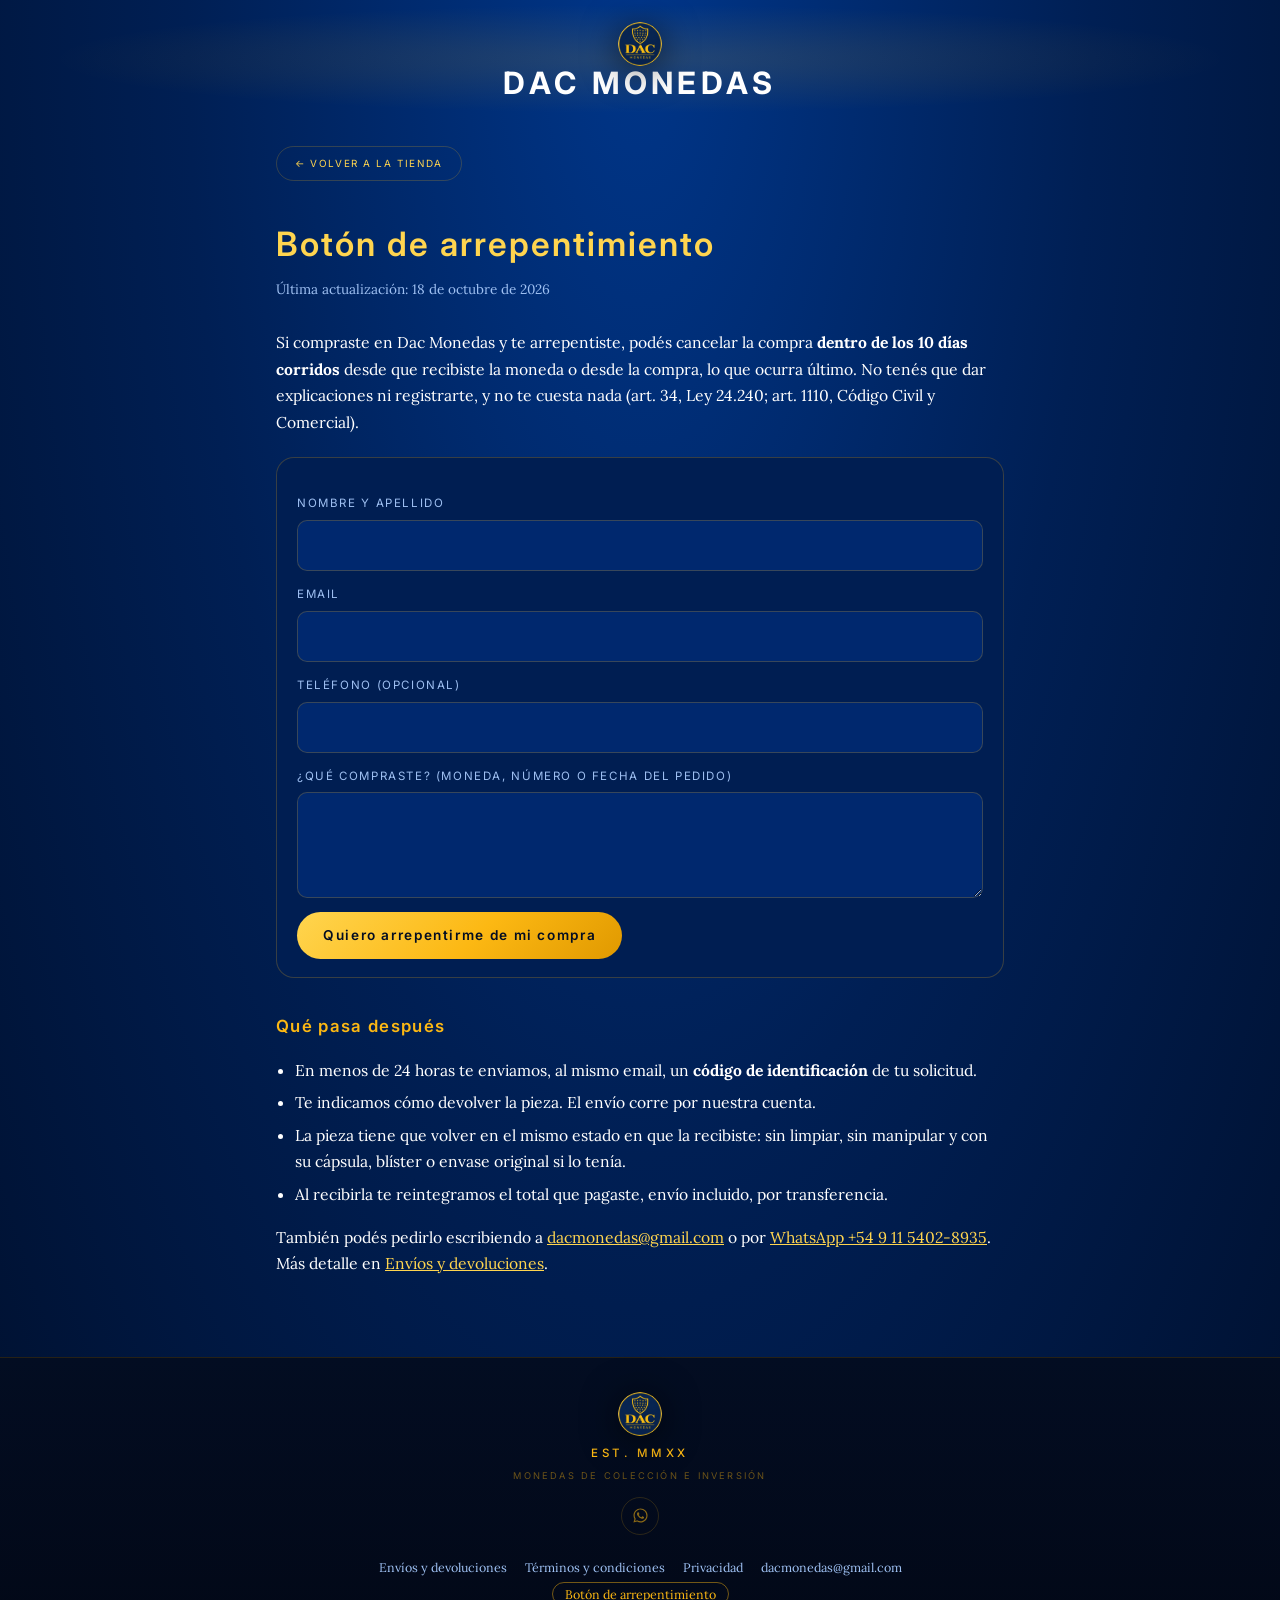
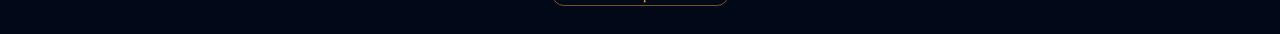
==== commit 2fe62f0e: "Rediseño estético de la página (logo, fondos de monedas, estilos y páginas legales) Co-Authored-By: " ====
--- a/arrepentimiento.html
+++ b/arrepentimiento.html
@@ -14,26 +14,15 @@
   <link rel="icon" type="image/png" href="images/og-image.png" />
   <link rel="preconnect" href="https://fonts.googleapis.com" />
   <link rel="preconnect" href="https://fonts.gstatic.com" crossorigin />
-  <link rel="stylesheet" href="https://fonts.googleapis.com/css2?family=Cinzel:wght@400;500;600;700&family=Lora:wght@400&display=swap" />
+  <link rel="stylesheet" href="https://fonts.googleapis.com/css2?family=Inter:wght@400;500;600;700;800&family=Lora:wght@400&display=swap" />
   <link rel="stylesheet" href="styles.css?v=20261018a" />
 </head>
 <body>
   <header class="site-header site-header--compact">
     <div class="container">
       <a href="index.html" class="site-logo-link">
-        <svg class="dm-monogram dm-monogram--small" viewBox="0 0 80 80" xmlns="http://www.w3.org/2000/svg" aria-hidden="true">
-          <defs>
-            <linearGradient id="np-gold-det" x1="0%" y1="0%" x2="100%" y2="100%">
-              <stop offset="0%" stop-color="#ffd564"/>
-              <stop offset="48%" stop-color="#fcb813"/>
-              <stop offset="100%" stop-color="#c98e00"/>
-            </linearGradient>
-          </defs>
-          <circle cx="40" cy="40" r="37" fill="none" stroke="url(#np-gold-det)" stroke-width="1.2"/>
-          <circle cx="40" cy="40" r="31" fill="none" stroke="url(#np-gold-det)" stroke-width="0.5" stroke-dasharray="2.5 3.5" opacity="0.6"/>
-          <text x="40" y="48" text-anchor="middle" fill="url(#np-gold-det)" font-family="Cinzel, Georgia, serif" font-size="24" font-weight="600" letter-spacing="3">DM</text>
-        </svg>
-        <h1><span class="h1-dac">Dac</span>&nbsp;<span class="h1-monedas">Monedas</span></h1>
+        <img src="images/logo.png" alt="Dac Monedas" class="site-logo-img site-logo-img--small" width="52" height="52" />
+        <h1><span class="h1-dac">DAC</span>&nbsp;<span class="h1-monedas">MONEDAS</span></h1>
       </a>
     </div>
   </header>
@@ -79,18 +68,7 @@
 
   <footer class="site-footer" aria-label="Pie de página">
     <div class="footer-inner">
-      <svg class="dm-monogram dm-monogram--small" viewBox="0 0 80 80" xmlns="http://www.w3.org/2000/svg" aria-hidden="true">
-        <defs>
-          <linearGradient id="np-gold-det-footer" x1="0%" y1="0%" x2="100%" y2="100%">
-            <stop offset="0%" stop-color="#ffd564"/>
-            <stop offset="48%" stop-color="#fcb813"/>
-            <stop offset="100%" stop-color="#c98e00"/>
-          </linearGradient>
-        </defs>
-        <circle cx="40" cy="40" r="37" fill="none" stroke="url(#np-gold-det-footer)" stroke-width="1.2"/>
-        <circle cx="40" cy="40" r="31" fill="none" stroke="url(#np-gold-det-footer)" stroke-width="0.5" stroke-dasharray="2.5 3.5" opacity="0.6"/>
-        <text x="40" y="48" text-anchor="middle" fill="url(#np-gold-det-footer)" font-family="Cinzel, Georgia, serif" font-size="24" font-weight="600" letter-spacing="3">DM</text>
-      </svg>
+      <img src="images/logo.png" alt="Dac Monedas" class="site-logo-img site-logo-img--small" width="52" height="52" />
       <p class="footer-est">Est. MMXX</p>
       <p class="footer-tagline">Monedas de Colección e Inversión</p>
 
--- a/styles.css
+++ b/styles.css
@@ -42,19 +42,19 @@
 
 :root {
   color-scheme: dark;
-  --bg: #030d22;
-  --bg-card: #081a3d;
-  --bg-card-alt: #0c234f;
-  --text: #f5f5f5;
-  --muted: #8ea8cf;
+  --bg: #001438;
+  --bg-card: #001e52;
+  --bg-card-alt: #00286e;
+  --text: #ffffff;
+  --muted: #9ec0f2;
   --border: rgba(var(--accent-rgb), 0.22);
   --accent: #fcb813;
   /* Los mismos componentes del dorado, sueltos, para poder escribir
      rgba(var(--accent-rgb), .18) donde antes había 111 rgba(var(--accent-rgb),…)
      literales con alfas distintos. */
   --accent-rgb: 252, 184, 19;
-  --accent-light: #ffd564;
-  --accent-dark: #c98e00;
+  --accent-light: #ffd54f;
+  --accent-dark: #e09900;
   --success: #25d366;
   --success-dark: #1faa52;
   --shadow: 0 18px 42px rgba(0, 0, 0, 0.65);
@@ -111,9 +111,9 @@
 
 body {
   margin: 0;
-  font-family: "Cinzel", "Georgia", "Times New Roman", serif;
+  font-family: "Inter", system-ui, -apple-system, BlinkMacSystemFont, "Segoe UI", Roboto, "Helvetica Neue", Arial, sans-serif;
   color: var(--text);
-  background: radial-gradient(ellipse at 50% 0%, #0c2656 0%, #041129 55%, #020817 100%);
+  background: radial-gradient(ellipse at 50% 0%, #00368a 0%, #001f54 50%, #00102e 100%);
   -webkit-overflow-scrolling: touch;
 }
 
@@ -162,33 +162,27 @@
 
 .site-header {
   position: relative;
-  background: linear-gradient(180deg, #06173a 0%, #030d22 100%);
-  border-bottom: 1px solid rgba(var(--accent-rgb), 0.18);
-  padding: 55px 0 36px;
+  background: transparent;
+  padding: clamp(34px, 5vh, 52px) 0 12px;
   text-align: center;
-  overflow: hidden;
+  overflow: visible;
 }
 
 .site-header::before {
   content: "";
   position: absolute;
   inset: 0;
-  background: radial-gradient(ellipse at 50% -10%, rgba(var(--accent-rgb), 0.12) 0%, transparent 65%);
+  background: radial-gradient(ellipse at 50% 50%, rgba(var(--accent-rgb), 0.14) 0%, transparent 65%);
   pointer-events: none;
 }
 
 .site-header::after {
-  content: "";
-  position: absolute;
-  top: 10px; left: 10px; right: 10px; bottom: 10px;
-  border-top: 1px solid rgba(var(--accent-rgb), 0.14);
-  border-bottom: 1px solid rgba(var(--accent-rgb), 0.14);
-  pointer-events: none;
+  display: none;
 }
 
 .site-header .container {
   position: relative;
-  z-index: 1;
+  z-index: 10;
 }
 
 .site-logo-link,
@@ -196,46 +190,59 @@
 .site-logo-link:hover,
 .site-logo-link:active,
 .site-logo-link:focus {
-  display: block;
+  display: inline-block;
   text-decoration: none;
   color: inherit;
   outline: none;
 }
 
+.site-logo-img {
+  width: clamp(210px, 24vw, 260px);
+  height: clamp(210px, 24vw, 260px);
+  margin: 0 auto;
+  display: block;
+  border-radius: 50%;
+  filter: drop-shadow(0 14px 32px rgba(0, 0, 0, 0.75)) drop-shadow(0 0 45px rgba(250, 190, 18, 0.3));
+  transition: transform 0.32s cubic-bezier(0.34, 1.56, 0.64, 1), filter 0.32s ease;
+}
+
+.site-logo-link:hover .site-logo-img {
+  transform: scale(1.05);
+  filter: drop-shadow(0 18px 40px rgba(0, 0, 0, 0.85)) drop-shadow(0 0 65px rgba(250, 190, 18, 0.55));
+}
+
+.site-logo-img--small {
+  width: 48px;
+  height: 48px;
+  margin: 0 auto;
+}
+
+.visually-hidden {
+  position: absolute !important;
+  width: 1px !important;
+  height: 1px !important;
+  padding: 0 !important;
+  margin: -1px !important;
+  overflow: hidden !important;
+  clip: rect(0, 0, 0, 0) !important;
+  white-space: nowrap !important;
+  border: 0 !important;
+}
+
 .site-header h1 {
-  margin: 0 0 18px;
-  font-size: clamp(2.97rem, 6.6vw, 5.72rem);
-  letter-spacing: 0.2em;
-  font-weight: 600;
-  text-transform: uppercase;
-  font-family: "Cinzel", serif;
-  background: linear-gradient(135deg, #ffd564 0%, #fcb813 48%, #c98e00 100%);
-  -webkit-background-clip: text;
-  -webkit-text-fill-color: transparent;
-  background-clip: text;
+  margin: 0;
 }
 
 .subtitle {
-  margin: 0;
-  color: rgba(239, 217, 162, 0.75);
-  font-size: 0.78rem;
-  letter-spacing: 0.36em;
-  text-transform: uppercase;
-  font-family: "Cinzel", serif;
-  font-weight: 400;
-  font-style: italic;
+  display: none !important;
 }
 
 /* ─── Ticker banner ──────────────────────────────────────────────────────── */
 
 .ticker-bar {
-  background: #00163b;
-  overflow: hidden;
-  white-space: nowrap;
-  border-top: 1px solid rgba(var(--accent-rgb), 0.25);
-  border-bottom: 2px solid var(--accent);
-  padding: 9px 0;
-  position: relative;
+  display: none !important;
+}
+  box-shadow: 0 4px 16px rgba(0, 0, 0, 0.4);
 }
 
 .ticker-track {
@@ -247,11 +254,11 @@
 .ticker-text {
   display: inline-block;
   padding-right: 80px;
-  font-family: "Cinzel", serif;
-  font-size: 0.72rem;
-  font-weight: 500;
-  color: var(--accent);
-  letter-spacing: 0.2em;
+  font-family: "Inter", system-ui, -apple-system, BlinkMacSystemFont, "Segoe UI", Roboto, Arial, sans-serif;
+  font-size: 0.78rem;
+  font-weight: 800;
+  color: #001438;
+  letter-spacing: 0.12em;
   text-transform: uppercase;
   text-shadow:
     0 0 8px rgba(var(--accent-rgb), 0.5),
@@ -285,7 +292,7 @@
   padding: 10px 10px;
   background: rgba(var(--accent-rgb), 0.04);
   color: rgba(var(--accent-rgb), 0.65);
-  font-family: "Cinzel", serif;
+  font-family: "Inter", system-ui, -apple-system, BlinkMacSystemFont, "Segoe UI", Roboto, Arial, sans-serif;
   font-size: 0.66rem;
   font-weight: 500;
   letter-spacing: 0.1em;
@@ -367,7 +374,7 @@
   border-radius: 999px;
   background: transparent;
   color: rgba(239, 217, 162, 0.6);
-  font-family: "Cinzel", serif;
+  font-family: "Inter", system-ui, -apple-system, BlinkMacSystemFont, "Segoe UI", Roboto, Arial, sans-serif;
   font-size: 0.66rem;
   font-weight: 500;
   letter-spacing: 0.1em;
@@ -402,7 +409,7 @@
   padding: 0 14px 0 2px;
   margin-right: 4px;
   border-right: 1px solid rgba(var(--accent-rgb), 0.25);
-  font-family: "Cinzel", serif;
+  font-family: "Inter", system-ui, -apple-system, BlinkMacSystemFont, "Segoe UI", Roboto, Arial, sans-serif;
   font-size: 0.6rem;
   font-weight: 700;
   letter-spacing: 0.16em;
@@ -458,7 +465,7 @@
   border: 1px solid rgba(var(--accent-rgb), 0.22);
   border-radius: 999px;
   color: var(--accent-light);
-  font-family: "Cinzel", serif;
+  font-family: "Inter", system-ui, -apple-system, BlinkMacSystemFont, "Segoe UI", Roboto, Arial, sans-serif;
   font-size: 0.78rem;
   letter-spacing: 0.08em;
   box-shadow: inset 0 1px 0 rgba(255, 255, 255, 0.02);
@@ -467,7 +474,7 @@
 
 #searchInput::placeholder {
   color: rgba(var(--accent-rgb), 0.35);
-  font-family: "Cinzel", serif;
+  font-family: "Inter", system-ui, -apple-system, BlinkMacSystemFont, "Segoe UI", Roboto, Arial, sans-serif;
   letter-spacing: 0.08em;
 }
 
@@ -536,7 +543,7 @@
   border-radius: 999px;
   color: var(--accent);
   cursor: pointer;
-  font-family: "Cinzel", serif;
+  font-family: "Inter", system-ui, -apple-system, BlinkMacSystemFont, "Segoe UI", Roboto, Arial, sans-serif;
   font-size: 0.6rem;
   font-weight: 600;
   letter-spacing: 0.14em;
@@ -618,7 +625,7 @@
   border-radius: 10px;
   background: transparent;
   color: rgba(239, 217, 162, 0.6);
-  font-family: "Cinzel", serif;
+  font-family: "Inter", system-ui, -apple-system, BlinkMacSystemFont, "Segoe UI", Roboto, Arial, sans-serif;
   font-size: 0.66rem;
   font-weight: 500;
   letter-spacing: 0.1em;
@@ -717,7 +724,7 @@
 #resultsCount {
   margin: 0;
   color: rgba(var(--accent-rgb), 0.48);
-  font-family: "Cinzel", serif;
+  font-family: "Inter", system-ui, -apple-system, BlinkMacSystemFont, "Segoe UI", Roboto, Arial, sans-serif;
   font-size: 0.62rem;
   letter-spacing: 0.16em;
   text-transform: uppercase;
@@ -858,7 +865,7 @@
 .coin-image-wrap.is-photoless::after {
   content: "Sin foto";
   color: rgba(var(--accent-rgb), 0.25);
-  font-family: "Cinzel", serif;
+  font-family: "Inter", system-ui, -apple-system, BlinkMacSystemFont, "Segoe UI", Roboto, Arial, sans-serif;
   font-size: 0.6rem;
   letter-spacing: 0.18em;
   text-transform: uppercase;
@@ -980,7 +987,7 @@
   line-height: 1.15;
   color: var(--text);
   font-weight: 600;
-  font-family: "Cinzel", serif;
+  font-family: "Inter", system-ui, -apple-system, BlinkMacSystemFont, "Segoe UI", Roboto, Arial, sans-serif;
   letter-spacing: 0.05em;
 }
 
@@ -1005,7 +1012,7 @@
 
 .coin-meta {
   text-align: center;
-  font-family: "Cinzel", serif;
+  font-family: "Inter", system-ui, -apple-system, BlinkMacSystemFont, "Segoe UI", Roboto, Arial, sans-serif;
   font-weight: 400;
   font-size: 0.82rem;
   letter-spacing: 0.07em;
@@ -1034,7 +1041,7 @@
   border: 1px solid rgba(var(--accent-rgb), 0.3);
   background: linear-gradient(180deg, rgba(var(--accent-rgb), 0.1) 0%, rgba(var(--accent-rgb), 0.04) 100%);
   color: var(--accent);
-  font-family: "Cinzel", serif;
+  font-family: "Inter", system-ui, -apple-system, BlinkMacSystemFont, "Segoe UI", Roboto, Arial, sans-serif;
   font-size: 0.56rem;
   font-weight: 700;
   letter-spacing: 0.12em;
@@ -1072,7 +1079,7 @@
   display: block;
   font-size: 1.2rem;
   font-weight: 600;
-  font-family: "Cinzel", serif;
+  font-family: "Inter", system-ui, -apple-system, BlinkMacSystemFont, "Segoe UI", Roboto, Arial, sans-serif;
   letter-spacing: 0.04em;
 }
 
@@ -1117,7 +1124,7 @@
   border-radius: 999px;
   background: linear-gradient(180deg, #d9bd7e 0%, #c9a227 100%);
   color: #14100a;
-  font-family: "Cinzel", serif;
+  font-family: "Inter", system-ui, -apple-system, BlinkMacSystemFont, "Segoe UI", Roboto, Arial, sans-serif;
   font-size: 0.5rem;
   font-weight: 700;
   letter-spacing: 0.14em;
@@ -1151,7 +1158,7 @@
   padding: 7px 0;
   background: rgba(10, 7, 3, 0.94);
   color: var(--accent);
-  font-family: "Cinzel", serif;
+  font-family: "Inter", system-ui, -apple-system, BlinkMacSystemFont, "Segoe UI", Roboto, Arial, sans-serif;
   font-size: 0.6rem;
   font-weight: 700;
   letter-spacing: 0.30em;
@@ -1200,7 +1207,7 @@
   padding: 30px;
   text-align: center;
   color: rgba(var(--accent-rgb), 0.5);
-  font-family: "Cinzel", serif;
+  font-family: "Inter", system-ui, -apple-system, BlinkMacSystemFont, "Segoe UI", Roboto, Arial, sans-serif;
   font-size: 0.78rem;
   letter-spacing: 0.12em;
 }
@@ -1218,7 +1225,7 @@
   margin-bottom: 16px;
   color: rgba(var(--accent-rgb), 0.6);
   text-decoration: none;
-  font-family: "Cinzel", serif;
+  font-family: "Inter", system-ui, -apple-system, BlinkMacSystemFont, "Segoe UI", Roboto, Arial, sans-serif;
   font-size: 0.62rem;
   letter-spacing: 0.16em;
   text-transform: uppercase;
@@ -1334,7 +1341,7 @@
 .detail-country {
   margin: 0 0 10px;
   color: rgba(var(--accent-rgb), 0.55);
-  font-family: "Cinzel", serif;
+  font-family: "Inter", system-ui, -apple-system, BlinkMacSystemFont, "Segoe UI", Roboto, Arial, sans-serif;
   font-weight: 400;
   font-size: 0.68rem;
   letter-spacing: 0.3em;
@@ -1347,7 +1354,7 @@
   color: var(--text);
   font-size: clamp(1.9rem, 3.4vw, 2.8rem);
   line-height: 1.02;
-  font-family: "Cinzel", serif;
+  font-family: "Inter", system-ui, -apple-system, BlinkMacSystemFont, "Segoe UI", Roboto, Arial, sans-serif;
   font-weight: 600;
   letter-spacing: 0.06em;
   text-align: center;
@@ -1379,7 +1386,7 @@
 
 .detail-spec-label {
   color: rgba(var(--accent-rgb), 0.55);
-  font-family: "Cinzel", serif;
+  font-family: "Inter", system-ui, -apple-system, BlinkMacSystemFont, "Segoe UI", Roboto, Arial, sans-serif;
   font-size: 0.64rem;
   letter-spacing: 0.2em;
   text-transform: uppercase;
@@ -1396,7 +1403,7 @@
 
 .detail-spec-value {
   color: var(--text);
-  font-family: "Cinzel", serif;
+  font-family: "Inter", system-ui, -apple-system, BlinkMacSystemFont, "Segoe UI", Roboto, Arial, sans-serif;
   font-size: 0.86rem;
   line-height: 1.35;
   white-space: nowrap;
@@ -1409,7 +1416,7 @@
   font-size: clamp(1.7rem, 2.9vw, 2.38rem);
   line-height: 1;
   font-weight: 600;
-  font-family: "Cinzel", serif;
+  font-family: "Inter", system-ui, -apple-system, BlinkMacSystemFont, "Segoe UI", Roboto, Arial, sans-serif;
   letter-spacing: 0.06em;
   text-align: center;
 }
@@ -1449,7 +1456,7 @@
   border: none;
   background: linear-gradient(180deg, var(--success) 0%, var(--success-dark) 100%);
   color: white;
-  font-family: "Cinzel", serif;
+  font-family: "Inter", system-ui, -apple-system, BlinkMacSystemFont, "Segoe UI", Roboto, Arial, sans-serif;
   font-size: 0.82rem;
   font-weight: 700;
   letter-spacing: 0.1em;
@@ -1474,7 +1481,7 @@
   border: 1px solid rgba(var(--accent-rgb), 0.5);
   background: transparent;
   color: var(--gold, #fcb813);
-  font-family: "Cinzel", serif;
+  font-family: "Inter", system-ui, -apple-system, BlinkMacSystemFont, "Segoe UI", Roboto, Arial, sans-serif;
   font-size: 0.78rem;
   font-weight: 700;
   letter-spacing: 0.1em;
@@ -1489,7 +1496,7 @@
 .detail-error {
   padding: 30px 0;
   color: rgba(var(--accent-rgb), 0.45);
-  font-family: "Cinzel", serif;
+  font-family: "Inter", system-ui, -apple-system, BlinkMacSystemFont, "Segoe UI", Roboto, Arial, sans-serif;
   font-size: 0.8rem;
   letter-spacing: 0.14em;
   text-transform: uppercase;
@@ -1538,7 +1545,7 @@
 .sub-filter-btn-date {
   color: var(--accent);
   font-weight: 400;
-  font-family: "Cinzel", serif;
+  font-family: "Inter", system-ui, -apple-system, BlinkMacSystemFont, "Segoe UI", Roboto, Arial, sans-serif;
   font-size: 0.88em;
   letter-spacing: 0.08em;
   opacity: 0.8;
@@ -1625,7 +1632,29 @@
   }
 
   /* ── Título en una sola línea, como en desktop ── */
-  .site-header h1 {
+  
+.site-logo-img {
+  width: 96px;
+  height: 96px;
+  margin: 0 auto 16px;
+  display: block;
+  border-radius: 50%;
+  filter: drop-shadow(0 4px 18px rgba(0, 0, 0, 0.65));
+  transition: transform 0.28s cubic-bezier(0.34, 1.56, 0.64, 1), filter 0.28s ease;
+}
+
+.site-logo-link:hover .site-logo-img {
+  transform: scale(1.08);
+  filter: drop-shadow(0 6px 24px rgba(250, 190, 18, 0.6));
+}
+
+.site-logo-img--small {
+  width: 52px;
+  height: 52px;
+  margin: 0 auto 10px;
+}
+
+.site-header h1 {
     font-size: clamp(1.15rem, 5.6vw, 1.9rem); /* tamaño que deja entrar los 17 caracteres */
     letter-spacing: 0.06em;
     display: flex;
@@ -1920,7 +1949,29 @@
   }
 
   /* ── 1. Título principal −30% en desktop ── */
-  .site-header h1 {
+  
+.site-logo-img {
+  width: 96px;
+  height: 96px;
+  margin: 0 auto 16px;
+  display: block;
+  border-radius: 50%;
+  filter: drop-shadow(0 4px 18px rgba(0, 0, 0, 0.65));
+  transition: transform 0.28s cubic-bezier(0.34, 1.56, 0.64, 1), filter 0.28s ease;
+}
+
+.site-logo-link:hover .site-logo-img {
+  transform: scale(1.08);
+  filter: drop-shadow(0 6px 24px rgba(250, 190, 18, 0.6));
+}
+
+.site-logo-img--small {
+  width: 52px;
+  height: 52px;
+  margin: 0 auto 10px;
+}
+
+.site-header h1 {
     font-size: clamp(2.08rem, 4.62vw, 4rem); /* clamp original × 0.70 */
   }
 
@@ -1943,7 +1994,6 @@
   }
 
   .ticker-track,
-  .landing-btn--all::after,
   .landing-btn.is-pressed::after,
   .landing-chip::after,
   .cat-btn.is-active::after {
@@ -2002,15 +2052,224 @@
   display: block;
 }
 
+/* En la portada el footer va siempre al pie de la ventana (si la página queda
+   más corta, debajo de él se veía el fondo fijo de monedas) y el bloque logo +
+   botón se centra en el alto que sobra, en vez de quedar pegado arriba. */
+body[data-view="landing"] {
+  display: flex;
+  flex-direction: column;
+  min-height: 100svh;
+}
+
+body[data-view="landing"] .site-header,
+body[data-view="landing"] .site-footer {
+  margin-top: auto;
+}
+
+/* El halo dorado del header tiene bordes rectos arriba y abajo: sobre el fondo
+   de monedas se leía como una franja. La viñeta ya ilumina esa zona. */
+body[data-view="landing"] .site-header::before {
+  display: none;
+}
+
 .landing-screen {
-  min-height: calc(100svh - 180px);
+  position: relative;
+  min-height: calc(100svh - 260px);
   display: flex;
   align-items: center;
   justify-content: center;
-  padding: 2rem 1rem 3rem;
+  padding: 1.5rem 1rem 3.5rem;
+}
+
+/* ── Fondo: monedas reales sobre azul noche ──────────────────────────────────
+   Va fijo a la ventana y en z-index -1: así cubre el header y la portada como
+   un solo lienzo (antes la viñeta de la sección cortaba una franja debajo del
+   logo) y queda por debajo de todo, incluido el footer, que tiene fondo propio.
+   Desaparece con #landing al pasar al catálogo.
+
+   Se anima el transform de cada moneda, nunca el del contenedor (trampa de
+   Safari con capas grandes), y en teléfonos no se anima ni se difumina. */
+
+.landing-coins-backdrop {
+  position: fixed;
+  inset: 0;
+  z-index: -1;
+  overflow: hidden;
+  pointer-events: none;
+  user-select: none;
+}
+
+/* Centro despejado para el logo y el botón; los bordes caen a casi negro. */
+.landing-vignette {
+  position: absolute;
+  inset: 0;
+  z-index: 3;
+  background:
+    radial-gradient(ellipse 40% 62% at 50% 32%, rgba(0, 18, 52, 0.85) 0%, rgba(0, 18, 52, 0.5) 50%, transparent 100%),
+    radial-gradient(ellipse 120% 95% at 50% 40%, transparent 55%, rgba(0, 6, 20, 0.85) 100%);
+}
+
+/* Grano de papel: rompe el degradé liso, que es lo que más delata "digital". */
+.landing-grain {
+  position: absolute;
+  inset: 0;
+  z-index: 4;
+  opacity: 0.07;
+  mix-blend-mode: overlay;
+  background-image: url("data:image/svg+xml,%3Csvg xmlns='http://www.w3.org/2000/svg' width='180' height='180'%3E%3Cfilter id='n'%3E%3CfeTurbulence type='fractalNoise' baseFrequency='.85' numOctaves='2' stitchTiles='stitch'/%3E%3CfeColorMatrix values='0 0 0 0 1 0 0 0 0 1 0 0 0 0 1 0 0 0 .9 0'/%3E%3C/filter%3E%3Crect width='100%25' height='100%25' filter='url(%23n)'/%3E%3C/svg%3E");
+}
+
+/* Plata apagada y fría para que no compita con el dorado; sombra corta de
+   moneda apoyada, sin halo. Los tamaños van en vmax para que la composición
+   se mantenga entre pantallas anchas y altas. */
+.bg-coin {
+  position: absolute;
+  z-index: 2;
+  aspect-ratio: 1;
+  border-radius: 50%;
+  background-size: cover;
+  background-position: center;
+  background-repeat: no-repeat;
+  --coin-filter: grayscale(0.35) brightness(0.78) contrast(1.06) drop-shadow(0 10px 14px rgba(0, 0, 0, 0.55));
+  filter: var(--coin-filter);
+  animation: coin-drift 48s ease-in-out infinite alternate;
+}
+
+/* Cercanas: grandes, cortadas por el borde, apenas fuera de foco. */
+.bg-coin--1 {
+  top: -9vmax;
+  left: -7vmax;
+  width: 30vmax;
+  background-image: url('images/bg-coins/patacon-libertad.webp');
+  opacity: 0.34;
+  filter: var(--coin-filter) blur(2.5px);
+  --coin-rot: -14deg;
+}
+
+.bg-coin--2 {
+  bottom: -6%;
+  right: -8vmax;
+  width: 34vmax;
+  background-image: url('images/bg-coins/sol-confederacion.webp');
+  opacity: 0.3;
+  filter: var(--coin-filter) blur(3px);
+  --coin-rot: 18deg;
+  animation-duration: 56s;
+}
+
+/* Medias: nítidas, son las que se leen. */
+.bg-coin--3 {
+  top: 8%;
+  right: 9%;
+  width: 15vmax;
+  background-image: url('images/bg-coins/escudo-20c.webp');
+  opacity: 0.4;
+  --coin-rot: 9deg;
+  animation-duration: 42s;
+  animation-delay: -12s;
+}
+
+.bg-coin--4 {
+  bottom: 30%;
+  left: 13%;
+  width: 17vmax;
+  background-image: url('images/bg-coins/patacon-escudo.webp');
+  opacity: 0.36;
+  --coin-rot: -7deg;
+  animation-duration: 52s;
+  animation-delay: -20s;
+}
+
+.bg-coin--5 {
+  top: 44%;
+  left: -3vmax;
+  width: 12vmax;
+  background-image: url('images/bg-coins/oudine-2c.webp');
+  opacity: 0.3;
+  --coin-rot: 22deg;
+  animation-duration: 45s;
+  animation-delay: -6s;
+}
+
+.bg-coin--6 {
+  top: 30%;
+  right: -2.5vmax;
+  width: 13vmax;
+  background-image: url('images/bg-coins/libertad-50c.webp');
+  opacity: 0.3;
+  --coin-rot: -16deg;
+  animation-duration: 50s;
+  animation-delay: -30s;
+}
+
+/* Lejanas: chicas y desenfocadas, dan profundidad. */
+.bg-coin--7 {
+  top: 58%;
+  left: 22%;
+  width: 6.5vmax;
+  background-image: url('images/bg-coins/oudine-2c.webp');
+  opacity: 0.2;
+  filter: var(--coin-filter) blur(3px);
+  --coin-rot: 40deg;
+  animation-duration: 60s;
+}
+
+.bg-coin--8 {
+  top: 6%;
+  right: 30%;
+  width: 7vmax;
+  background-image: url('images/bg-coins/libertad-50c.webp');
+  opacity: 0.18;
+  filter: var(--coin-filter) blur(3.5px);
+  --coin-rot: -30deg;
+  animation-duration: 58s;
+  animation-delay: -18s;
+}
+
+@keyframes coin-drift {
+  from { transform: translate3d(0, 0, 0) rotate(var(--coin-rot, 0deg)); }
+  to   { transform: translate3d(0, -8px, 0) rotate(calc(var(--coin-rot, 0deg) + 3deg)); }
+}
+
+/* Teléfonos: cuatro monedas en los bordes, quietas y nítidas (blur + transform
+   animado es lo que más le cuesta a Safari en móvil). */
+@media (max-width: 640px) {
+  .bg-coin {
+    animation: none;
+    transform: rotate(var(--coin-rot, 0deg));
+    filter: var(--coin-filter) !important;
+  }
+
+  .bg-coin--3,
+  .bg-coin--5,
+  .bg-coin--7,
+  .bg-coin--8 {
+    display: none;
+  }
+
+  .bg-coin--1 { top: -12vmax; left: -14vmax; width: 34vmax; opacity: 0.3; }
+  .bg-coin--2 { bottom: 30%; right: -18vmax; width: 34vmax; opacity: 0.26; }
+  .bg-coin--4 { bottom: 36%; left: -8vmax; width: 18vmax; opacity: 0.28; }
+  .bg-coin--6 { top: 21%; right: auto; left: -8vmax; width: 15vmax; opacity: 0.24; }
+}
+
+/* Tablet: se va la lejana de arriba, que ahí cae sobre el logo. */
+@media (min-width: 641px) and (max-width: 980px) {
+  .bg-coin--8 {
+    display: none;
+  }
+}
+
+@media (prefers-reduced-motion: reduce) {
+  .bg-coin {
+    animation: none;
+    transform: rotate(var(--coin-rot, 0deg));
+  }
 }
 
 .landing-inner {
+  position: relative;
+  z-index: 5;
   width: min(100%, 460px);
   display: flex;
   flex-direction: column;
@@ -2023,31 +2282,32 @@
   display: flex;
   align-items: center;
   justify-content: center;
-  gap: 1.1rem;
-  margin: 0 0 1.4rem; /* mitad del aire que tenía sobre "¿Qué estás buscando?" */
+  gap: 1.2rem;
+  margin: 0 0 1.6rem;
 }
 
 .hero-ornament__rule {
   flex: 1 1 0;
   max-width: 170px;
   height: 1px;
-  background: linear-gradient(90deg, transparent, rgba(var(--accent-rgb), 0.3));
+  background: linear-gradient(90deg, transparent, rgba(var(--accent-rgb), 0.35));
 }
 
 .hero-ornament__rule:last-child {
-  background: linear-gradient(90deg, rgba(var(--accent-rgb), 0.3), transparent);
+  background: linear-gradient(90deg, rgba(var(--accent-rgb), 0.35), transparent);
 }
 
 .hero-ornament__gem {
-  width: 4px;
-  height: 4px;
+  width: 5px;
+  height: 5px;
   flex: 0 0 auto;
   transform: rotate(45deg);
-  background: rgba(var(--accent-rgb), 0.75);
+  background: rgba(var(--accent-rgb), 0.85);
+  box-shadow: 0 0 10px rgba(var(--accent-rgb), 0.6);
 }
 
 .landing-heading {
-  font-family: "Cinzel", serif;
+  font-family: "Inter", system-ui, -apple-system, BlinkMacSystemFont, "Segoe UI", Roboto, Arial, sans-serif;
   font-size: 0.7rem;
   font-weight: 400;
   color: rgba(var(--accent-rgb), 0.45);
@@ -2079,7 +2339,7 @@
   border: 1px solid rgba(var(--accent-rgb), 0.14);
   border-radius: 10px;
   color: rgba(239, 217, 162, 0.7);
-  font-family: "Cinzel", serif;
+  font-family: "Inter", system-ui, -apple-system, BlinkMacSystemFont, "Segoe UI", Roboto, Arial, sans-serif;
   font-size: 1.07rem;
   font-weight: 400;
   text-align: center;
@@ -2121,7 +2381,7 @@
 /* Mismo aro que el chip de "Ingresos semanales" (ver .landing-chip::after),
    pero disparado por clase en vez de latir en reposo: al tocar un filtro la
    portada se va enseguida, así que el latido de 3,2 s no se llegaría a ver.
-   Excluye al CTA "Ver todas", que ya usa su ::after para el barrido cta-shine. */
+   Excluye al CTA "Explorar el catálogo", que tiene su propio estado de hover. */
 .landing-btn:not(.landing-btn--all).is-pressed {
   z-index: 1; /* el aro se sale del botón; que no lo tape el vecino siguiente */
 }
@@ -2144,63 +2404,93 @@
   to   { transform: scale(1.16); opacity: 0; }
 }
 
-/* ── Nivel 1: CTA principal ── */
+/* ── Nivel 1: CTA principal ──
+   Marco fino doble, como el borde de un billete o de un certificado: azul
+   noche translúcido, filete exterior dorado y uno interior más tenue. Sin
+   degradé, sin halo ni barrido de brillo. Al pasar el mouse se llena de oro
+   plano y el filete interior se vuelve azul. */
+
+.landing-tagline {
+  margin: 0 0 1.9rem;
+  font-family: "Cormorant Garamond", "Lora", Georgia, serif;
+  font-style: italic;
+  font-weight: 500;
+  font-size: 1.22rem;
+  letter-spacing: 0.04em;
+  text-align: center;
+  color: rgba(var(--accent-rgb), 0.72);
+}
 
 .landing-btn--all {
+  display: flex;
+  justify-content: center;
+  align-items: center;
   flex-direction: row;
-  gap: 0.9rem;
+  gap: 0.85rem;
   aspect-ratio: auto;
-  margin-bottom: 0.5rem;
-  padding: 1.2rem 1.4rem;
-  font-size: 1.21rem;
-  background: linear-gradient(150deg, #ffe07a 0%, #fcb813 55%, #b87e00 100%);
-  border-color: transparent;
-  color: #041433;
+  margin: 0 auto 2.2rem;
+  width: 100%;
+  max-width: 360px;
+  padding: 1.05rem 2rem;
+  background: rgba(0, 16, 44, 0.55);
+  border: 1px solid rgba(var(--accent-rgb), 0.75);
+  border-radius: 3px;
+  color: var(--accent-light);
+  font-family: "Cormorant Garamond", "Lora", Georgia, serif;
+  font-size: 1.38rem;
   font-weight: 600;
-  letter-spacing: 0.22em;
-  border-radius: 10px;
-  box-shadow: inset 0 1px 0 rgba(255, 255, 255, 0.28);
-  overflow: hidden; /* recorta el barrido de cta-shine dentro del botón */
-}
-
-/* Barrido de brillo, apenas insinuado, solo en hover */
-.landing-btn--all::after {
+  letter-spacing: 0.08em;
+  text-transform: none;
+  line-height: 1.2;
+  cursor: pointer;
+  transition:
+    background-color 0.25s ease,
+    color 0.25s ease,
+    border-color 0.25s ease,
+    transform 0.2s ease;
+}
+
+.landing-btn--all::before {
   content: "";
   position: absolute;
-  top: -50%;
-  left: -75%;
-  width: 40%;
-  height: 200%;
-  background: linear-gradient(90deg, transparent, rgba(255, 255, 255, 0.3), transparent);
-  transform: skewX(-20deg);
-  opacity: 0;
+  inset: 4px;
+  border: 1px solid rgba(var(--accent-rgb), 0.35);
+  border-radius: 1px;
   pointer-events: none;
-}
-
-.landing-btn--all:hover::after,
-.landing-btn--all:focus-visible::after {
-  animation: cta-shine 0.9s ease-out;
-}
-
-/* El destello se mueve con transform y no con `left`: recorre el mismo camino
-   (de -75% a 135% del ancho del botón) pero se compone en GPU en vez de
-   recalcular la posición en cada frame.
-   La cuenta: el recorrido es 210% del ancho del botón y el destello mide 40% de
-   ese ancho, así que en unidades del propio elemento son 210/40 = 525%. */
-@keyframes cta-shine {
-  0%   { transform: translateX(0) skewX(-20deg);      opacity: 0; }
-  18%  { opacity: 1; }
-  100% { transform: translateX(525%) skewX(-20deg);   opacity: 0; }
+  transition: border-color 0.25s ease;
+}
+
+.landing-btn__arrow {
+  width: 20px;
+  height: 20px;
+  flex: 0 0 auto;
+  transition: transform 0.25s ease;
 }
 
 .landing-btn--all:hover,
 .landing-btn--all:focus-visible {
-  filter: brightness(1.05);
-  border-color: transparent;
-  color: #041433;
-  box-shadow:
-    inset 0 1px 0 rgba(255, 255, 255, 0.3),
-    0 0 26px rgba(var(--accent-rgb), 0.18);
+  background: #e3b13a;
+  border-color: #e3b13a;
+  color: #041228;
+}
+
+.landing-btn--all:hover::before,
+.landing-btn--all:focus-visible::before {
+  border-color: rgba(4, 18, 40, 0.35);
+}
+
+.landing-btn--all:hover .landing-btn__arrow,
+.landing-btn--all:focus-visible .landing-btn__arrow {
+  transform: translateX(4px);
+}
+
+.landing-btn--all:focus-visible {
+  outline: 2px solid var(--accent);
+  outline-offset: 3px;
+}
+
+.landing-btn--all:active {
+  transform: translateY(1px);
 }
 
 /* ── Ingresos: divisor con filetes entre el CTA y las categorías ── */
@@ -2280,7 +2570,7 @@
 }
 
 .landing-chip__label {
-  font-family: "Cinzel", serif;
+  font-family: "Inter", system-ui, -apple-system, BlinkMacSystemFont, "Segoe UI", Roboto, Arial, sans-serif;
   font-size: 1.07rem;
   font-weight: 400;
   letter-spacing: 0.12em;
@@ -2343,7 +2633,7 @@
 }
 
 .landing-social__label {
-  font-family: "Cinzel", serif;
+  font-family: "Inter", system-ui, -apple-system, BlinkMacSystemFont, "Segoe UI", Roboto, Arial, sans-serif;
   font-size: 0.58rem;
   letter-spacing: 0.32em;
   text-indent: 0.32em;
@@ -2405,9 +2695,8 @@
 /* ── Teléfonos: 2 columnas ── */
 @media (max-width: 640px) {
   .landing-screen {
-    min-height: calc(100svh - 160px);
-    align-items: flex-start;
-    padding-top: 1.25rem;
+    min-height: auto;
+    padding: 1.25rem 1rem 2.5rem;
   }
 
   .landing-nav {
@@ -2430,11 +2719,15 @@
   }
 
   .landing-btn--all {
-    height: auto;
-    font-size: 1.04rem;    /* 0.9rem + 15% */
-    letter-spacing: 0.14em;
-    padding: 1rem 1.1rem;
+    max-width: 320px;
+    font-size: 1.26rem;
+    padding: 0.95rem 1.4rem;
     margin-bottom: 0.4rem;
+  }
+
+  .landing-tagline {
+    font-size: 1.1rem;
+    margin-bottom: 1.5rem;
   }
 
   .hero-ornament {
@@ -2484,14 +2777,35 @@
 @media (min-width: 641px) and (max-width: 980px) {
   /* Esta banda no tenía override de tamaño: el clamp base desbordaba el ancho
      y el logotipo se cortaba de costado. */
-  .site-header h1 {
+  
+.site-logo-img {
+  width: 96px;
+  height: 96px;
+  margin: 0 auto 16px;
+  display: block;
+  border-radius: 50%;
+  filter: drop-shadow(0 4px 18px rgba(0, 0, 0, 0.65));
+  transition: transform 0.28s cubic-bezier(0.34, 1.56, 0.64, 1), filter 0.28s ease;
+}
+
+.site-logo-link:hover .site-logo-img {
+  transform: scale(1.08);
+  filter: drop-shadow(0 6px 24px rgba(250, 190, 18, 0.6));
+}
+
+.site-logo-img--small {
+  width: 52px;
+  height: 52px;
+  margin: 0 auto 10px;
+}
+
+.site-header h1 {
     font-size: clamp(1.9rem, 5.4vw, 2.9rem);
   }
 
   .landing-screen {
-    min-height: calc(100svh - 220px);
-    align-items: flex-start;
-    padding-top: 1.25rem;
+    min-height: auto;
+    padding: 1.25rem 1rem 3rem;
   }
 
   .landing-inner {
@@ -2507,16 +2821,13 @@
     letter-spacing: 0.04em; /* justo para que "Medallas / Libros" entre en una línea */
   }
 
-  .landing-btn--all {
-    font-size: 1.15rem;    /* 1rem + 15% */
-  }
+
 }
 
 /* ── Desktop: las 6 categorías en una sola fila ── */
 @media (min-width: 981px) {
   .landing-screen {
-    align-items: flex-start;
-    padding-top: 1.5rem;
+    padding: 1.25rem 1rem 3rem;
     min-height: auto;
   }
 
@@ -2545,8 +2856,7 @@
   }
 
   .landing-btn--all {
-    font-size: 1.38rem;    /* 1.2rem + 15% */
-    padding: 1.25rem 1.75rem;
+    font-size: 1.45rem;
   }
 
   .landing-chip__label {
@@ -2555,6 +2865,128 @@
 
   .landing-heading {
     font-size: 0.74rem;
+  }
+}
+
+/* ─── Portada: escala ────────────────────────────────────────────────────────
+   Logo, frase, botón y contacto a un tamaño de cartel: con los valores de
+   arriba todo quedaba chico en medio de la pantalla. Van con
+   body[data-view="landing"] para ganarle a los bloques de .site-logo-img que
+   están repetidos dentro de varios media queries; el catálogo usa los suyos. */
+
+body[data-view="landing"] .site-header .site-logo-img {
+  width: 150px;
+  height: 150px;
+  margin: 0 auto 6px;
+}
+
+body[data-view="landing"] .hero-ornament {
+  margin-bottom: 1.6rem;
+}
+
+body[data-view="landing"] .hero-ornament__rule {
+  max-width: 130px;
+}
+
+body[data-view="landing"] .landing-tagline {
+  font-size: 1.4rem;
+  margin-bottom: 1.8rem;
+}
+
+body[data-view="landing"] .landing-btn--all {
+  max-width: 360px;
+  font-size: 1.6rem;
+  padding: 1.15rem 1.5rem;
+}
+
+body[data-view="landing"] .landing-btn__arrow {
+  width: 24px;
+  height: 24px;
+}
+
+body[data-view="landing"] .landing-social__label {
+  font-size: 0.72rem;
+}
+
+body[data-view="landing"] .social-btn {
+  width: 46px;
+  height: 46px;
+}
+
+body[data-view="landing"] .social-btn svg {
+  width: 21px;
+  height: 21px;
+}
+
+@media (min-width: 641px) {
+  body[data-view="landing"] .site-header .site-logo-img {
+    width: 190px;
+    height: 190px;
+    margin-bottom: 10px;
+  }
+
+  body[data-view="landing"] .hero-ornament {
+    margin-bottom: 2rem;
+  }
+
+  body[data-view="landing"] .hero-ornament__rule {
+    max-width: 210px;
+  }
+
+  body[data-view="landing"] .landing-tagline {
+    font-size: 1.85rem;
+    margin-bottom: 2.3rem;
+  }
+
+  body[data-view="landing"] .landing-btn--all {
+    max-width: 500px;
+    font-size: 2.05rem;
+    padding: 1.4rem 2.6rem;
+    gap: 1.1rem;
+  }
+
+  body[data-view="landing"] .landing-btn--all::before {
+    inset: 5px;
+  }
+
+  body[data-view="landing"] .landing-btn__arrow {
+    width: 30px;
+    height: 30px;
+  }
+
+  body[data-view="landing"] .landing-social {
+    margin-top: 3.2rem;
+  }
+
+  body[data-view="landing"] .landing-social__label {
+    font-size: 0.8rem;
+  }
+
+  body[data-view="landing"] .social-btn {
+    width: 52px;
+    height: 52px;
+  }
+
+  body[data-view="landing"] .social-btn svg {
+    width: 24px;
+    height: 24px;
+  }
+}
+
+/* Pantallas grandes: un escalón más. */
+@media (min-width: 1280px) and (min-height: 760px) {
+  body[data-view="landing"] .site-header .site-logo-img {
+    width: 220px;
+    height: 220px;
+  }
+
+  body[data-view="landing"] .landing-tagline {
+    font-size: 2.05rem;
+  }
+
+  body[data-view="landing"] .landing-btn--all {
+    max-width: 540px;
+    font-size: 2.2rem;
   }
 }
 
@@ -2571,7 +3003,7 @@
 }
 
 .variants-heading {
-  font-family: "Cinzel", serif;
+  font-family: "Inter", system-ui, -apple-system, BlinkMacSystemFont, "Segoe UI", Roboto, Arial, sans-serif;
   font-size: 0.8rem;
   font-weight: 500;
   color: var(--muted);
@@ -2587,7 +3019,7 @@
   align-items: center;
   justify-content: center;
   gap: 0.5rem;
-  font-family: "Cinzel", serif;
+  font-family: "Inter", system-ui, -apple-system, BlinkMacSystemFont, "Segoe UI", Roboto, Arial, sans-serif;
   font-size: 0.82rem;
   font-weight: 500;
   color: var(--accent);
@@ -2684,7 +3116,7 @@
 .variant-year {
   font-size: 0.86rem;
   font-weight: 600;
-  font-family: "Cinzel", serif;
+  font-family: "Inter", system-ui, -apple-system, BlinkMacSystemFont, "Segoe UI", Roboto, Arial, sans-serif;
   letter-spacing: 0.1em;
   color: var(--text);
   line-height: 1;
@@ -2692,7 +3124,7 @@
 
 .variant-price {
   font-size: 1.21rem;
-  font-family: "Cinzel", serif;
+  font-family: "Inter", system-ui, -apple-system, BlinkMacSystemFont, "Segoe UI", Roboto, Arial, sans-serif;
   color: var(--accent);
   white-space: nowrap;
   overflow: hidden;
@@ -2737,7 +3169,7 @@
 
 .footer-est {
   margin: 0;
-  font-family: "Cinzel", serif;
+  font-family: "Inter", system-ui, -apple-system, BlinkMacSystemFont, "Segoe UI", Roboto, Arial, sans-serif;
   font-size: 0.72rem;
   font-weight: 500;
   letter-spacing: 0.3em;
@@ -2747,7 +3179,7 @@
 
 .footer-tagline {
   margin: 0;
-  font-family: "Cinzel", serif;
+  font-family: "Inter", system-ui, -apple-system, BlinkMacSystemFont, "Segoe UI", Roboto, Arial, sans-serif;
   font-size: 0.58rem;
   font-weight: 400;
   letter-spacing: 0.24em;
@@ -2944,7 +3376,28 @@
   flex: 0 0 auto;
 }
 
-body[data-view="catalog"] .site-header h1 {
+body[data-view="catalog"] .site-logo-img {
+  width: 44px;
+  height: 44px;
+  margin: 0;
+  display: block;
+  border-radius: 50%;
+  filter: drop-shadow(0 2px 8px rgba(0, 0, 0, 0.6));
+  transition: transform 0.28s cubic-bezier(0.34, 1.56, 0.64, 1), filter 0.28s ease;
+}
+
+.site-logo-link:hover .site-logo-img {
+  transform: scale(1.06);
+  filter: drop-shadow(0 4px 14px rgba(250, 190, 18, 0.6));
+}
+
+.site-logo-img--small {
+  width: 44px;
+  height: 44px;
+  margin: 0 auto;
+}
+
+.site-header h1 {
   display: block;
   margin: 0;
   font-size: clamp(1.26rem, 2.88vw, 1.92rem); /* +20% sobre 1.05/2.4/1.6 */
@@ -3049,7 +3502,28 @@
    ───────────────────────────────────────────────────────────────────────────── */
 
 body[data-view="catalog"] .np-monogram, .dm-monogram, .brand-monogram,
-body[data-view="catalog"] .site-header h1 {
+body[data-view="catalog"] .site-logo-img {
+  width: 44px;
+  height: 44px;
+  margin: 0;
+  display: block;
+  border-radius: 50%;
+  filter: drop-shadow(0 2px 8px rgba(0, 0, 0, 0.6));
+  transition: transform 0.28s cubic-bezier(0.34, 1.56, 0.64, 1), filter 0.28s ease;
+}
+
+.site-logo-link:hover .site-logo-img {
+  transform: scale(1.06);
+  filter: drop-shadow(0 4px 14px rgba(250, 190, 18, 0.6));
+}
+
+.site-logo-img--small {
+  width: 44px;
+  height: 44px;
+  margin: 0 auto;
+}
+
+.site-header h1 {
   transition: filter 420ms ease;
 }
 
@@ -3156,7 +3630,28 @@
 
   /* Anula el bloque flex de la cabecera grande en mobile: acá el h1 es un
      bloque más dentro del flex del enlace. */
-  body[data-view="catalog"] .site-header h1 {
+  body[data-view="catalog"] .site-logo-img {
+  width: 44px;
+  height: 44px;
+  margin: 0;
+  display: block;
+  border-radius: 50%;
+  filter: drop-shadow(0 2px 8px rgba(0, 0, 0, 0.6));
+  transition: transform 0.28s cubic-bezier(0.34, 1.56, 0.64, 1), filter 0.28s ease;
+}
+
+.site-logo-link:hover .site-logo-img {
+  transform: scale(1.06);
+  filter: drop-shadow(0 4px 14px rgba(250, 190, 18, 0.6));
+}
+
+.site-logo-img--small {
+  width: 44px;
+  height: 44px;
+  margin: 0 auto;
+}
+
+.site-header h1 {
     display: block;
     margin: 0;
     /* El título mide ~13.6em; el espacio es el ancho menos 160px (monograma, margen
@@ -3249,7 +3744,7 @@
   justify-content: center;
   cursor: pointer;
   user-select: none;
-  font-family: "Cinzel", Georgia, serif;
+  font-family: "Inter", system-ui, -apple-system, BlinkMacSystemFont, "Segoe UI", Roboto, Arial, sans-serif;
   font-size: 0.72rem;
   font-weight: 700;
   letter-spacing: 0.08em;
@@ -3341,7 +3836,7 @@
   border-radius: 2px;
   background: var(--accent);
   color: #030d22;
-  font-family: "Cinzel", serif;
+  font-family: "Inter", system-ui, -apple-system, BlinkMacSystemFont, "Segoe UI", Roboto, Arial, sans-serif;
   font-size: 0.65rem;
   font-weight: 700;
   line-height: 17px;
@@ -3433,7 +3928,7 @@
 }
 
 .cart-drawer__tag {
-  font-family: "Cinzel", serif;
+  font-family: "Inter", system-ui, -apple-system, BlinkMacSystemFont, "Segoe UI", Roboto, Arial, sans-serif;
   font-size: 0.88rem;
   font-weight: 600;
   color: var(--accent-light);
@@ -3441,7 +3936,7 @@
 }
 
 .cart-drawer__count {
-  font-family: "Cinzel", serif;
+  font-family: "Inter", system-ui, -apple-system, BlinkMacSystemFont, "Segoe UI", Roboto, Arial, sans-serif;
   font-size: 0.76rem;
   color: var(--muted);
 }
@@ -3456,7 +3951,7 @@
   background: none;
   border: none;
   color: var(--muted);
-  font-family: "Cinzel", serif;
+  font-family: "Inter", system-ui, -apple-system, BlinkMacSystemFont, "Segoe UI", Roboto, Arial, sans-serif;
   font-size: 0.7rem;
   letter-spacing: 0.1em;
   text-transform: uppercase;
@@ -3488,7 +3983,7 @@
   background: none;
   border: none;
   color: var(--muted);
-  font-family: "Cinzel", serif;
+  font-family: "Inter", system-ui, -apple-system, BlinkMacSystemFont, "Segoe UI", Roboto, Arial, sans-serif;
   font-size: 0.72rem;
   letter-spacing: 0.1em;
   text-transform: uppercase;
@@ -3505,7 +4000,7 @@
 }
 
 .cart-step-pill {
-  font-family: "Cinzel", serif;
+  font-family: "Inter", system-ui, -apple-system, BlinkMacSystemFont, "Segoe UI", Roboto, Arial, sans-serif;
   font-size: 0.7rem;
   letter-spacing: 0.14em;
   color: var(--accent);
@@ -3536,7 +4031,7 @@
 }
 
 .cart-empty-title {
-  font-family: "Cinzel", serif;
+  font-family: "Inter", system-ui, -apple-system, BlinkMacSystemFont, "Segoe UI", Roboto, Arial, sans-serif;
   font-size: 0.95rem;
   color: var(--text);
   letter-spacing: 0.1em;
@@ -3593,7 +4088,7 @@
   display: flex;
   align-items: center;
   justify-content: center;
-  font-family: "Cinzel", serif;
+  font-family: "Inter", system-ui, -apple-system, BlinkMacSystemFont, "Segoe UI", Roboto, Arial, sans-serif;
   font-size: 0.65rem;
   color: rgba(var(--accent-rgb), 0.3);
 }
@@ -3613,7 +4108,7 @@
 
 .cart-item__title {
   margin: 0;
-  font-family: "Cinzel", serif;
+  font-family: "Inter", system-ui, -apple-system, BlinkMacSystemFont, "Segoe UI", Roboto, Arial, sans-serif;
   font-size: 0.82rem;
   font-weight: 600;
   color: var(--text);
@@ -3648,7 +4143,7 @@
 }
 
 .cart-grade-badge {
-  font-family: "Cinzel", serif;
+  font-family: "Inter", system-ui, -apple-system, BlinkMacSystemFont, "Segoe UI", Roboto, Arial, sans-serif;
   font-size: 0.64rem;
   color: var(--accent);
   letter-spacing: 0.05em;
@@ -3658,7 +4153,7 @@
   display: flex;
   align-items: baseline;
   gap: 6px;
-  font-family: "Cinzel", serif;
+  font-family: "Inter", system-ui, -apple-system, BlinkMacSystemFont, "Segoe UI", Roboto, Arial, sans-serif;
 }
 
 .cart-price-primary,
@@ -3694,7 +4189,7 @@
   display: flex;
   align-items: baseline;
   justify-content: space-between;
-  font-family: "Cinzel", serif;
+  font-family: "Inter", system-ui, -apple-system, BlinkMacSystemFont, "Segoe UI", Roboto, Arial, sans-serif;
   font-size: 0.8rem;
   color: var(--muted);
   margin-bottom: 4px;
@@ -3770,7 +4265,7 @@
   min-height: 44px;
   padding: 10px 16px;
   border-radius: 4px;
-  font-family: "Cinzel", serif;
+  font-family: "Inter", system-ui, -apple-system, BlinkMacSystemFont, "Segoe UI", Roboto, Arial, sans-serif;
   font-size: 0.78rem;
   font-weight: 700;
   letter-spacing: 0.12em;
@@ -3817,7 +4312,7 @@
 
 .section-label {
   display: block;
-  font-family: "Cinzel", serif;
+  font-family: "Inter", system-ui, -apple-system, BlinkMacSystemFont, "Segoe UI", Roboto, Arial, sans-serif;
   font-size: 0.68rem;
   font-weight: 600;
   color: var(--accent);
@@ -3887,7 +4382,7 @@
 
 .delivery-row__name {
   display: block;
-  font-family: "Cinzel", serif;
+  font-family: "Inter", system-ui, -apple-system, BlinkMacSystemFont, "Segoe UI", Roboto, Arial, sans-serif;
   font-size: 0.8rem;
   color: var(--text);
   letter-spacing: 0.04em;
@@ -3900,7 +4395,7 @@
 }
 
 .delivery-row__price {
-  font-family: "Cinzel", serif;
+  font-family: "Inter", system-ui, -apple-system, BlinkMacSystemFont, "Segoe UI", Roboto, Arial, sans-serif;
   font-size: 0.95rem;
   font-weight: 600;
   color: var(--accent-light);
@@ -3924,7 +4419,7 @@
 }
 
 .delivery-parque-card__title {
-  font-family: "Cinzel", serif;
+  font-family: "Inter", system-ui, -apple-system, BlinkMacSystemFont, "Segoe UI", Roboto, Arial, sans-serif;
   font-size: 0.74rem;
   color: var(--accent);
   letter-spacing: 0.04em;
@@ -3954,7 +4449,7 @@
 
 .form-group label {
   display: block;
-  font-family: "Cinzel", serif;
+  font-family: "Inter", system-ui, -apple-system, BlinkMacSystemFont, "Segoe UI", Roboto, Arial, sans-serif;
   font-size: 0.66rem;
   letter-spacing: 0.12em;
   color: var(--muted);
@@ -4058,7 +4553,7 @@
 }
 
 .order-spec-row--total {
-  font-family: "Cinzel", serif;
+  font-family: "Inter", system-ui, -apple-system, BlinkMacSystemFont, "Segoe UI", Roboto, Arial, sans-serif;
   color: var(--text);
   letter-spacing: 0.08em;
   margin-bottom: 0;
@@ -4111,7 +4606,7 @@
 
 .payment-row__title {
   display: block;
-  font-family: "Cinzel", serif;
+  font-family: "Inter", system-ui, -apple-system, BlinkMacSystemFont, "Segoe UI", Roboto, Arial, sans-serif;
   font-size: 0.82rem;
   color: var(--text);
   letter-spacing: 0.04em;
@@ -4148,7 +4643,7 @@
 
 .confirmed-title {
   margin: 0 0 4px;
-  font-family: "Cinzel", serif;
+  font-family: "Inter", system-ui, -apple-system, BlinkMacSystemFont, "Segoe UI", Roboto, Arial, sans-serif;
   font-size: 0.95rem;
   letter-spacing: 0.15em;
   color: var(--accent-light);
@@ -4171,14 +4666,14 @@
 }
 
 .callout-label {
-  font-family: "Cinzel", serif;
+  font-family: "Inter", system-ui, -apple-system, BlinkMacSystemFont, "Segoe UI", Roboto, Arial, sans-serif;
   font-size: 0.7rem;
   letter-spacing: 0.12em;
   color: var(--muted);
 }
 
 .callout-val {
-  font-family: "Cinzel", serif;
+  font-family: "Inter", system-ui, -apple-system, BlinkMacSystemFont, "Segoe UI", Roboto, Arial, sans-serif;
   font-size: 1.25rem;
   color: var(--accent-light);
   letter-spacing: 0.05em;
@@ -4207,7 +4702,7 @@
 
 .spec-label {
   width: 75px;
-  font-family: "Cinzel", serif;
+  font-family: "Inter", system-ui, -apple-system, BlinkMacSystemFont, "Segoe UI", Roboto, Arial, sans-serif;
   font-size: 0.66rem;
   letter-spacing: 0.12em;
   color: var(--muted);
@@ -4233,7 +4728,7 @@
   background: none;
   border: 1px solid rgba(var(--accent-rgb), 0.3);
   color: var(--accent);
-  font-family: "Cinzel", serif;
+  font-family: "Inter", system-ui, -apple-system, BlinkMacSystemFont, "Segoe UI", Roboto, Arial, sans-serif;
   font-size: 0.64rem;
   letter-spacing: 0.1em;
   padding: 3px 8px;
@@ -4280,7 +4775,7 @@
   background: transparent;
   border: 1px solid rgba(var(--accent-rgb), 0.35);
   color: var(--accent);
-  font-family: "Cinzel", serif;
+  font-family: "Inter", system-ui, -apple-system, BlinkMacSystemFont, "Segoe UI", Roboto, Arial, sans-serif;
   font-size: 0.78rem;
   font-weight: 700;
   letter-spacing: 0.12em;
@@ -4310,7 +4805,7 @@
   background: #051330;
   border: 1px solid rgba(var(--accent-rgb), 0.3);
   color: var(--text);
-  font-family: "Cinzel", serif;
+  font-family: "Inter", system-ui, -apple-system, BlinkMacSystemFont, "Segoe UI", Roboto, Arial, sans-serif;
   font-size: 0.76rem;
   letter-spacing: 0.08em;
   padding: 8px 16px;
@@ -4342,7 +4837,7 @@
   background: none;
   border: none;
   color: var(--accent);
-  font-family: "Cinzel", serif;
+  font-family: "Inter", system-ui, -apple-system, BlinkMacSystemFont, "Segoe UI", Roboto, Arial, sans-serif;
   font-size: 0.74rem;
   font-weight: 700;
   letter-spacing: 0.1em;
@@ -4736,7 +5231,7 @@
   margin: 18px 0 4px;
   padding-top: 14px;
   border-top: 1px solid rgba(var(--accent-rgb), 0.18);
-  font-family: "Cinzel", serif;
+  font-family: "Inter", system-ui, -apple-system, BlinkMacSystemFont, "Segoe UI", Roboto, Arial, sans-serif;
   font-size: 0.68rem;
   letter-spacing: 0.14em;
   color: var(--accent);
@@ -4750,7 +5245,7 @@
   padding: 1px 6px;
   border: 1px solid rgba(var(--accent-rgb), 0.5);
   border-radius: 2px;
-  font-family: "Cinzel", serif;
+  font-family: "Inter", system-ui, -apple-system, BlinkMacSystemFont, "Segoe UI", Roboto, Arial, sans-serif;
   font-size: 0.58rem;
   letter-spacing: 0.1em;
   color: var(--accent);
@@ -4854,7 +5349,7 @@
 }
 
 .checkout-consult-alert strong {
-  font-family: "Cinzel", serif;
+  font-family: "Inter", system-ui, -apple-system, BlinkMacSystemFont, "Segoe UI", Roboto, Arial, sans-serif;
   font-size: 0.7rem;
   letter-spacing: 0.1em;
   color: var(--accent);
@@ -4868,7 +5363,7 @@
 }
 
 .cart-last-order__label {
-  font-family: "Cinzel", serif;
+  font-family: "Inter", system-ui, -apple-system, BlinkMacSystemFont, "Segoe UI", Roboto, Arial, sans-serif;
   font-size: 0.64rem;
   letter-spacing: 0.1em;
   color: var(--accent);
@@ -4885,7 +5380,7 @@
 
 .confirmed-order-id {
   margin: 4px 0 8px;
-  font-family: "Cinzel", serif;
+  font-family: "Inter", system-ui, -apple-system, BlinkMacSystemFont, "Segoe UI", Roboto, Arial, sans-serif;
   font-size: 0.8rem;
   letter-spacing: 0.12em;
   color: var(--accent);
@@ -5092,7 +5587,7 @@
 }
 
 .discount-applied__label {
-  font-family: "Cinzel", serif;
+  font-family: "Inter", system-ui, -apple-system, BlinkMacSystemFont, "Segoe UI", Roboto, Arial, sans-serif;
   font-size: 0.78rem;
   font-weight: 700;
   letter-spacing: 0.1em;
@@ -5107,7 +5602,7 @@
   background: none;
   border: none;
   color: #030d22;
-  font-family: "Cinzel", serif;
+  font-family: "Inter", system-ui, -apple-system, BlinkMacSystemFont, "Segoe UI", Roboto, Arial, sans-serif;
   font-size: 0.72rem;
   font-weight: 700;
   letter-spacing: 0.1em;
@@ -5139,7 +5634,7 @@
   padding: 0 5px;
   border: 1px solid rgba(var(--accent-rgb), 0.5);
   border-radius: 2px;
-  font-family: "Cinzel", serif;
+  font-family: "Inter", system-ui, -apple-system, BlinkMacSystemFont, "Segoe UI", Roboto, Arial, sans-serif;
   font-size: 0.56rem;
   letter-spacing: 0.08em;
   color: var(--accent);
@@ -5202,307 +5697,6 @@
   letter-spacing: normal;
   overflow-wrap: anywhere;
 }
-
-/* ── Pop-up de Novedades (Portada) ────────────────────────────────────────── */
-
-html.news-modal-lock {
-  overflow: hidden;
-}
-
-/* Fondo atenuado de la página */
-.news-modal-backdrop {
-  position: fixed;
-  inset: 0;
-  background: rgba(0, 0, 0, 0.82);
-  backdrop-filter: blur(4px);
-  -webkit-backdrop-filter: blur(4px);
-  z-index: 2000;
-  display: none;
-  align-items: center;
-  justify-content: center;
-  padding: max(16px, env(safe-area-inset-top)) max(16px, env(safe-area-inset-right)) max(16px, env(safe-area-inset-bottom)) max(16px, env(safe-area-inset-left));
-  overflow-y: auto;
-  -webkit-overflow-scrolling: touch;
-  box-sizing: border-box;
-}
-
-.news-modal-backdrop.is-open {
-  display: flex !important;
-  animation: news-backdrop-fade 220ms ease-out forwards;
-}
-
-@keyframes news-backdrop-fade {
-  from { opacity: 0; }
-  to   { opacity: 1; }
-}
-
-/* En la vista de catálogo el modal nunca se muestra */
-body[data-view="catalog"] .news-modal-backdrop,
-body:not([data-view="landing"]) .news-modal-backdrop {
-  display: none !important;
-}
-
-/* Tarjeta central: minimalista, profesional, geométrica, sin bordes redondeados */
-.news-modal {
-  position: relative;
-  width: 100%;
-  max-width: 680px;
-  max-height: calc(100svh - 32px);
-  max-height: calc(100dvh - 32px);
-  overflow-y: auto;
-  overscroll-behavior: contain;
-  margin: auto;
-  background: #041129;
-  color: #f5f5f5;
-  border-radius: 0;
-  border: 1px solid rgba(var(--accent-rgb), 0.45);
-  box-shadow:
-    0 24px 64px rgba(0, 0, 0, 0.95),
-    0 0 35px rgba(var(--accent-rgb), 0.12);
-  padding: 34px 38px 28px;
-  box-sizing: border-box;
-}
-
-.news-modal-backdrop.is-open .news-modal {
-  animation: news-card-pop 260ms cubic-bezier(0.16, 1, 0.3, 1) forwards;
-}
-
-@keyframes news-card-pop {
-  from { transform: scale(0.96); opacity: 0; }
-  to   { transform: scale(1);    opacity: 1; }
-}
-
-/* Botón de cierre X en la esquina superior derecha: cuadrado nítido sin bordes redondeados */
-.news-modal-close {
-  position: absolute;
-  top: 18px;
-  right: 18px;
-  width: 36px;
-  height: 36px;
-  border-radius: 0;
-  border: 1px solid rgba(var(--accent-rgb), 0.28);
-  background: rgba(255, 255, 255, 0.02);
-  color: var(--accent-light);
-  display: flex;
-  align-items: center;
-  justify-content: center;
-  cursor: pointer;
-  padding: 0;
-  touch-action: manipulation;
-  -webkit-tap-highlight-color: transparent;
-  z-index: 10;
-  transition: background-color 180ms ease, border-color 180ms ease, color 180ms ease;
-}
-
-/* Área táctil extendida para dedos en móvil (mínimo 48x48px según estándares móviles) */
-.news-modal-close::before {
-  content: "";
-  position: absolute;
-  top: -8px;
-  right: -8px;
-  bottom: -8px;
-  left: -8px;
-}
-
-.news-modal-close svg {
-  width: 18px;
-  height: 18px;
-}
-
-.news-modal-close:hover,
-.news-modal-close:focus-visible {
-  background: rgba(var(--accent-rgb), 0.15);
-  border-color: var(--accent);
-  color: #ffffff;
-}
-
-/* Encabezado: solo el título con filete dorado sobrio */
-.news-modal-header {
-  padding-right: 48px;
-  margin-bottom: 22px;
-  padding-bottom: 16px;
-  border-bottom: 1px solid rgba(var(--accent-rgb), 0.22);
-}
-
-.news-modal-title {
-  margin: 0;
-  font-family: "Cinzel", Georgia, serif;
-  font-size: 1.45rem;
-  font-weight: 700;
-  letter-spacing: 0.11em;
-  text-transform: uppercase;
-  color: var(--accent-light);
-  line-height: 1.22;
-}
-
-/* Lista de novedades: limpia, sobria, sin recuadros interiores */
-.news-modal-list {
-  list-style: none;
-  margin: 0;
-  padding: 0;
-  display: flex;
-  flex-direction: column;
-  gap: 16px;
-}
-
-.news-modal-item {
-  display: flex;
-  align-items: center;
-  gap: 16px;
-  padding: 2px 0;
-  background: transparent;
-  border: none;
-}
-
-.news-modal-icon-wrap {
-  flex-shrink: 0;
-  width: 32px;
-  height: 32px;
-  border: none;
-  background: transparent;
-  display: flex;
-  align-items: center;
-  justify-content: center;
-  color: var(--accent);
-}
-
-.news-modal-icon-wrap svg {
-  width: 22px;
-  height: 22px;
-}
-
-.news-modal-text {
-  flex: 1 1 auto;
-  font-family: -apple-system, BlinkMacSystemFont, "Segoe UI", Roboto, sans-serif;
-  min-width: 0;
-}
-
-.news-modal-text strong {
-  display: block;
-  font-family: "Cinzel", Georgia, serif;
-  font-size: 0.94rem;
-  font-weight: 700;
-  letter-spacing: 0.06em;
-  text-transform: uppercase;
-  color: var(--accent-light);
-  line-height: 1.25;
-  margin-bottom: 3px;
-}
-
-.news-modal-text span {
-  display: block;
-  font-size: 0.88rem;
-  color: #dcd3c5;
-  line-height: 1.35;
-}
-
-/* Botón inferior de confirmación / cierre táctil */
-.news-modal-dismiss-btn {
-  display: block;
-  width: 100%;
-  margin-top: 22px;
-  padding: 12px 18px;
-  background: rgba(var(--accent-rgb), 0.08);
-  border: 1px solid rgba(var(--accent-rgb), 0.38);
-  border-radius: 0;
-  color: var(--accent-light);
-  font-family: "Cinzel", Georgia, serif;
-  font-size: 0.86rem;
-  font-weight: 700;
-  letter-spacing: 0.14em;
-  text-transform: uppercase;
-  text-align: center;
-  cursor: pointer;
-  touch-action: manipulation;
-  -webkit-tap-highlight-color: transparent;
-  transition: background-color 180ms ease, border-color 180ms ease, color 180ms ease;
-}
-
-.news-modal-dismiss-btn:hover,
-.news-modal-dismiss-btn:active {
-  background: rgba(var(--accent-rgb), 0.22);
-  border-color: var(--accent);
-  color: #ffffff;
-}
-
-/* En pantallas medianas y grandes, cada comentario ocupa 1 sola fila sin partirse */
-@media (min-width: 621px) {
-  .news-modal-text span {
-    white-space: nowrap;
-    overflow: hidden;
-    text-overflow: ellipsis;
-  }
-}
-
-/* Adaptación móvil óptima */
-@media (max-width: 680px) {
-  .news-modal-backdrop {
-    padding: 12px;
-    align-items: center;
-  }
-
-  .news-modal {
-    padding: 22px 16px 18px;
-    max-width: 100%;
-    max-height: calc(100dvh - 24px);
-  }
-
-  .news-modal-close {
-    top: 14px;
-    right: 14px;
-    width: 36px;
-    height: 36px;
-  }
-
-  .news-modal-header {
-    margin-bottom: 14px;
-    padding-bottom: 12px;
-    padding-right: 44px;
-  }
-
-  .news-modal-title {
-    font-size: 1.15rem;
-    letter-spacing: 0.08em;
-  }
-
-  .news-modal-list {
-    gap: 13px;
-  }
-
-  .news-modal-item {
-    padding: 2px 0;
-    gap: 12px;
-  }
-
-  .news-modal-icon-wrap {
-    width: 26px;
-    height: 26px;
-  }
-
-  .news-modal-icon-wrap svg {
-    width: 18px;
-    height: 18px;
-  }
-
-  .news-modal-text strong {
-    font-size: 0.82rem;
-    margin-bottom: 2px;
-  }
-
-  .news-modal-text span {
-    font-size: 0.78rem;
-    white-space: normal;
-    overflow-wrap: break-word;
-    line-height: 1.32;
-  }
-
-  .news-modal-dismiss-btn {
-    margin-top: 18px;
-    padding: 11px 14px;
-    font-size: 0.8rem;
-  }
-}
-
 
 /* ─── Links legales del pie (envíos, términos, privacidad, arrepentimiento) ───
    El Botón de arrepentimiento tiene que verse en la portada (Res. SCI 424/2020):
@@ -5550,7 +5744,7 @@
 }
 
 .legal-page h1 {
-  font-family: "Cinzel", serif;
+  font-family: "Inter", system-ui, -apple-system, BlinkMacSystemFont, "Segoe UI", Roboto, Arial, sans-serif;
   font-weight: 600;
   font-size: clamp(1.5rem, 4vw, 2.1rem);
   letter-spacing: 0.06em;
@@ -5565,7 +5759,7 @@
 }
 
 .legal-page h2 {
-  font-family: "Cinzel", serif;
+  font-family: "Inter", system-ui, -apple-system, BlinkMacSystemFont, "Segoe UI", Roboto, Arial, sans-serif;
   font-weight: 600;
   font-size: 1.05rem;
   letter-spacing: 0.08em;
@@ -5607,7 +5801,7 @@
 .legal-form label {
   display: grid;
   gap: 6px;
-  font-family: "Cinzel", serif;
+  font-family: "Inter", system-ui, -apple-system, BlinkMacSystemFont, "Segoe UI", Roboto, Arial, sans-serif;
   font-size: 0.72rem;
   letter-spacing: 0.14em;
   color: var(--muted);
@@ -5636,7 +5830,7 @@
 
 .legal-form button {
   justify-self: start;
-  font-family: "Cinzel", serif;
+  font-family: "Inter", system-ui, -apple-system, BlinkMacSystemFont, "Segoe UI", Roboto, Arial, sans-serif;
   font-weight: 600;
   font-size: 0.85rem;
   letter-spacing: 0.12em;
